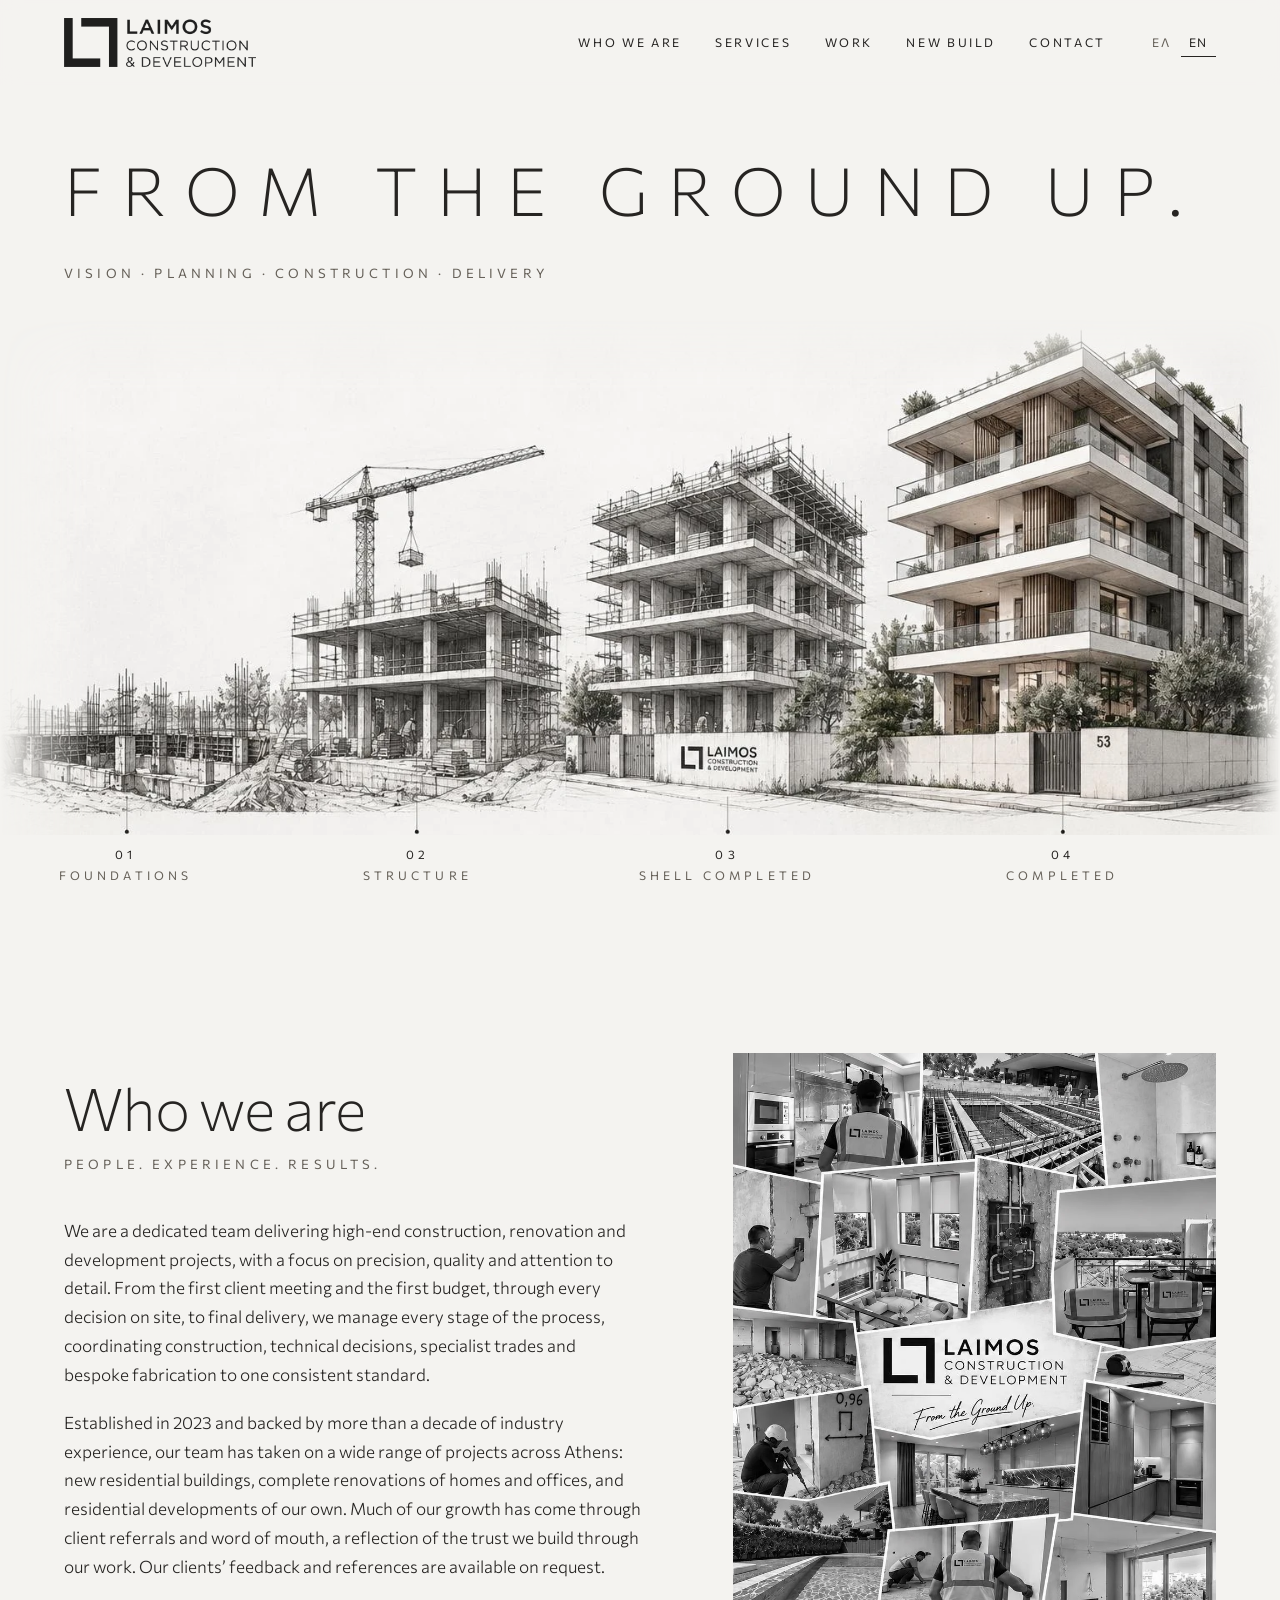
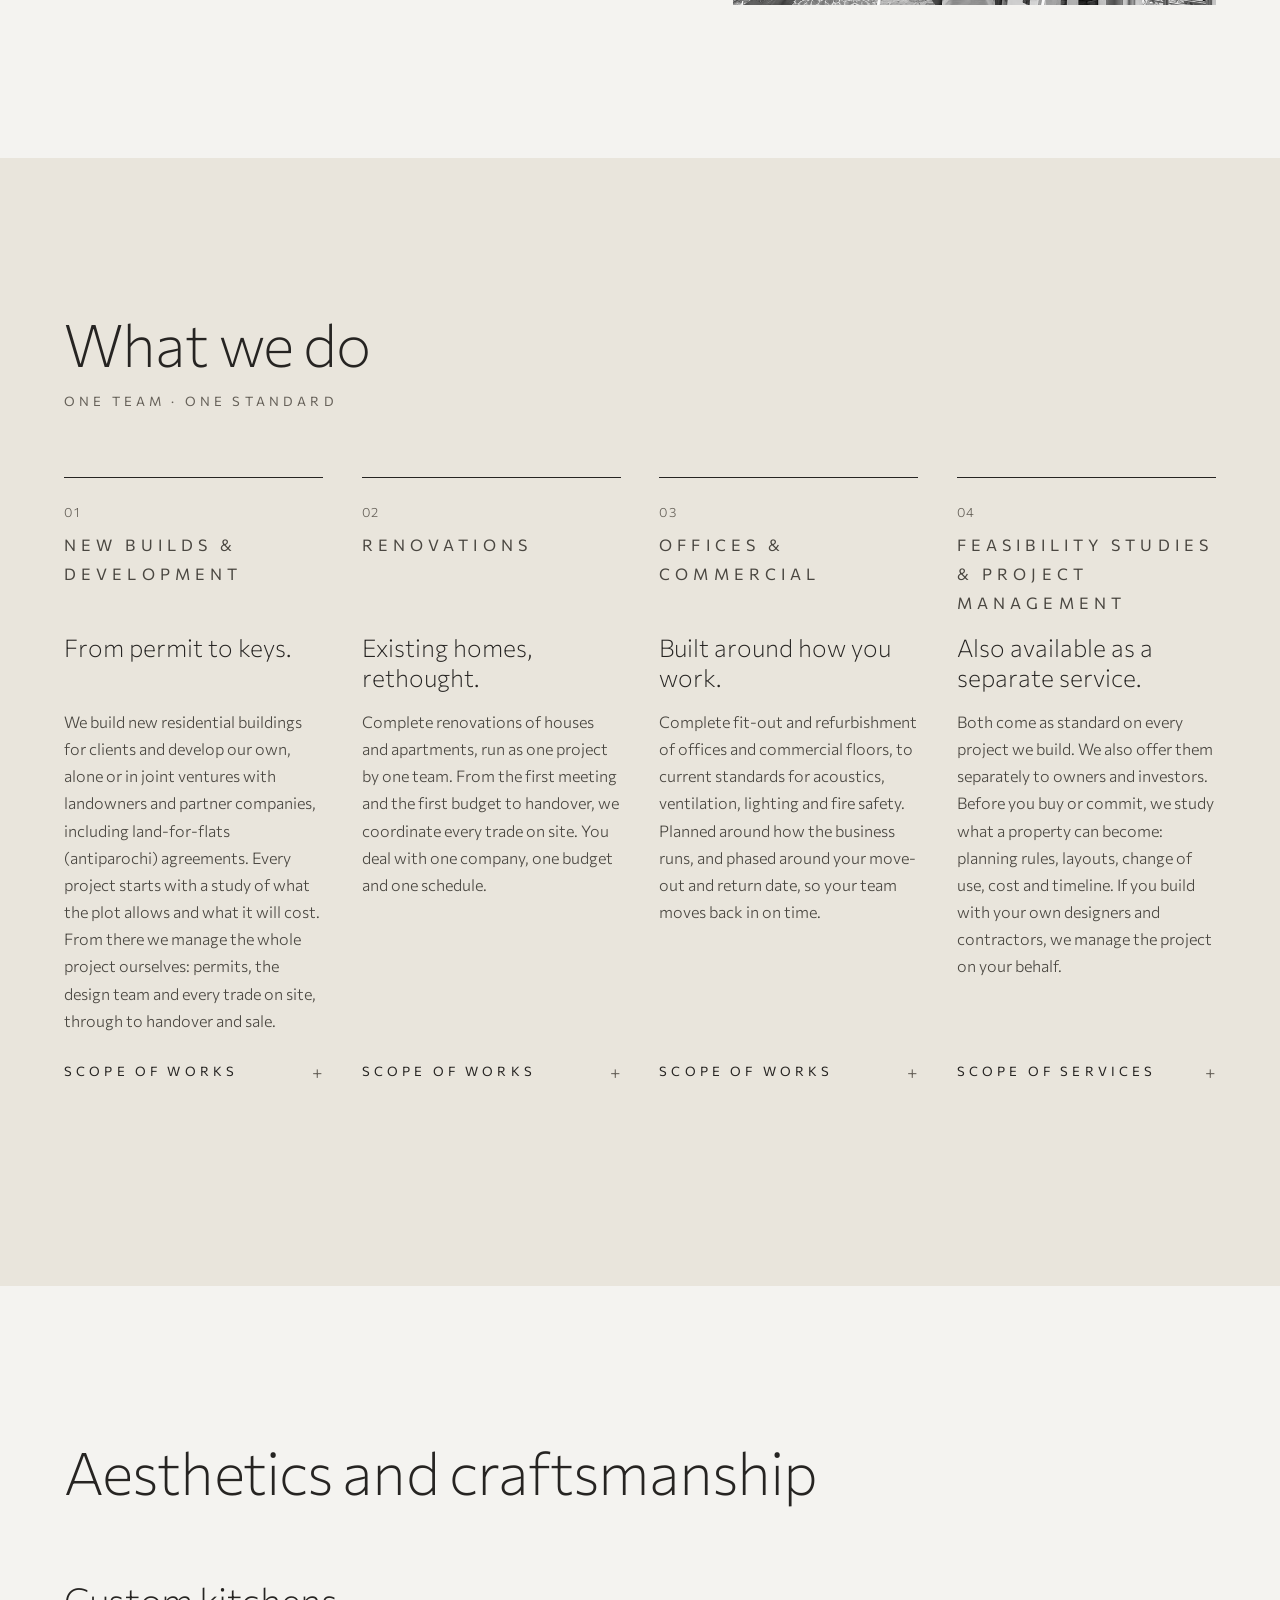
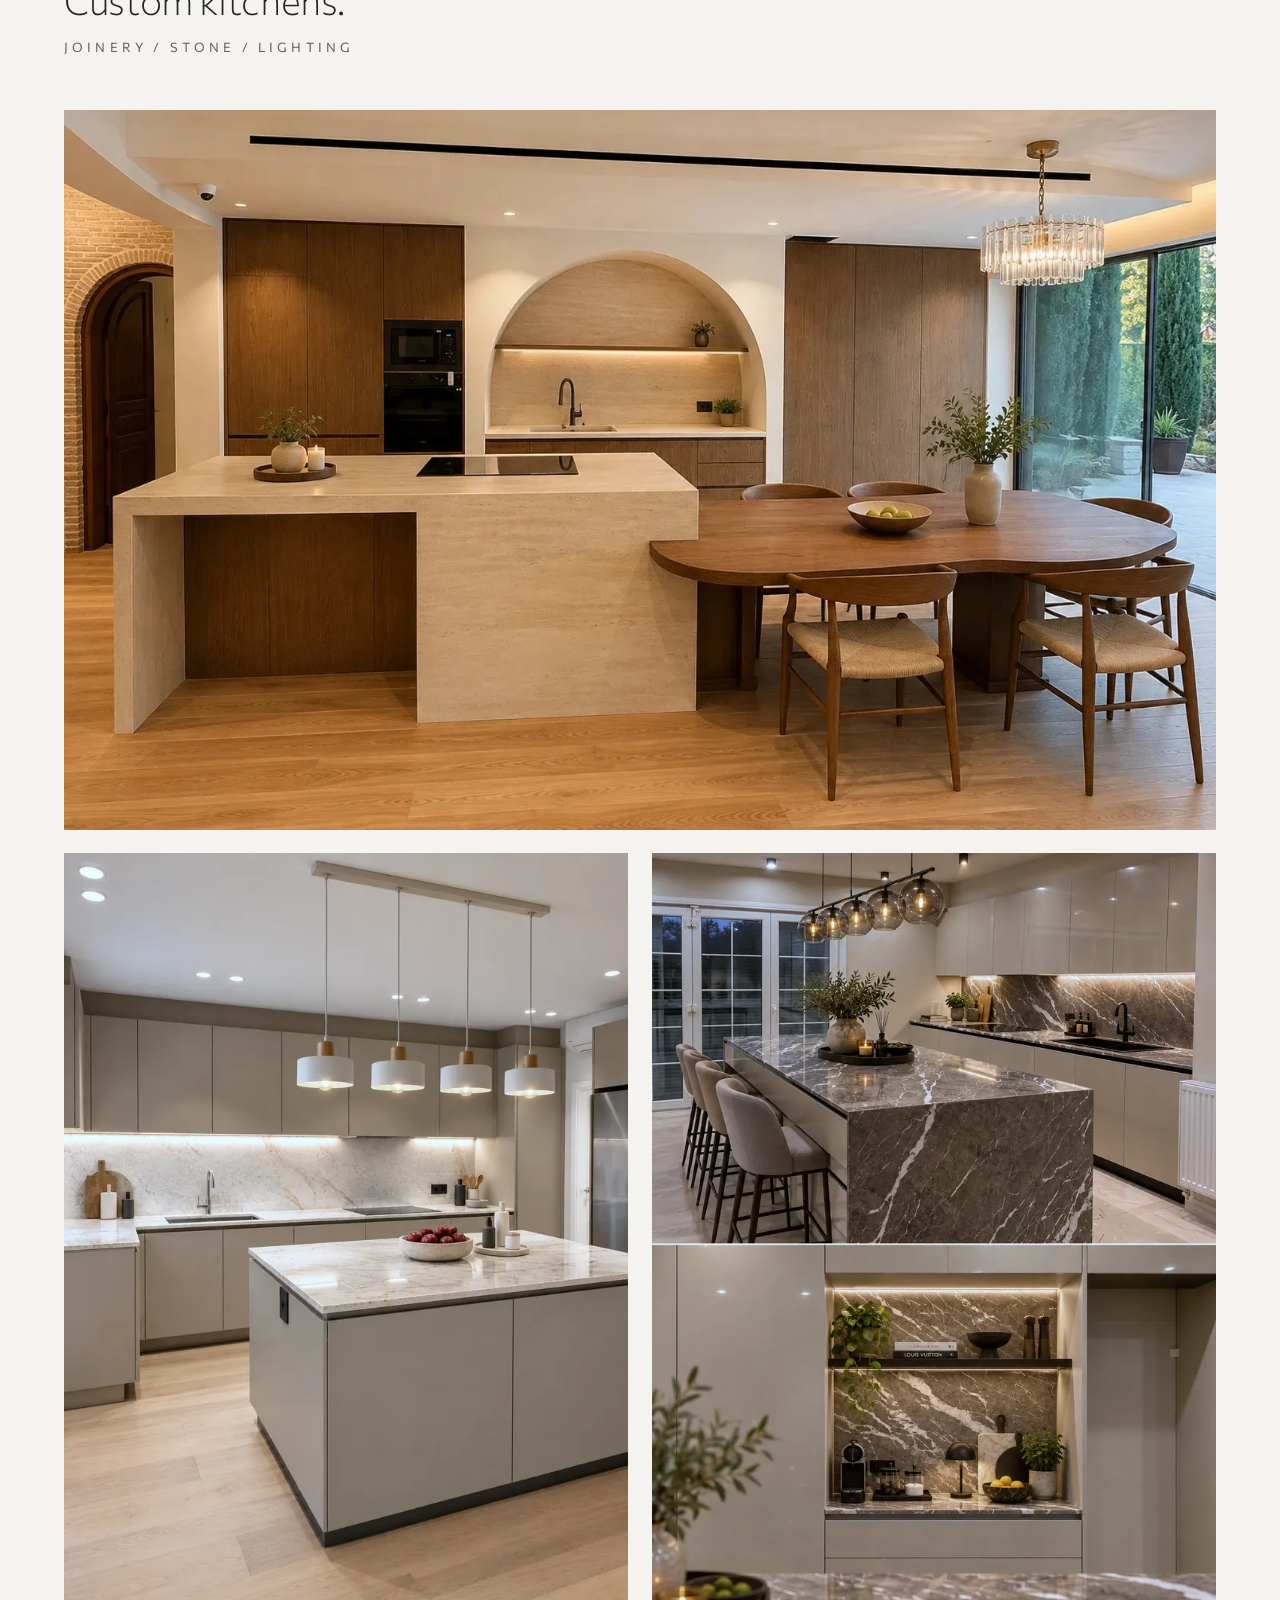
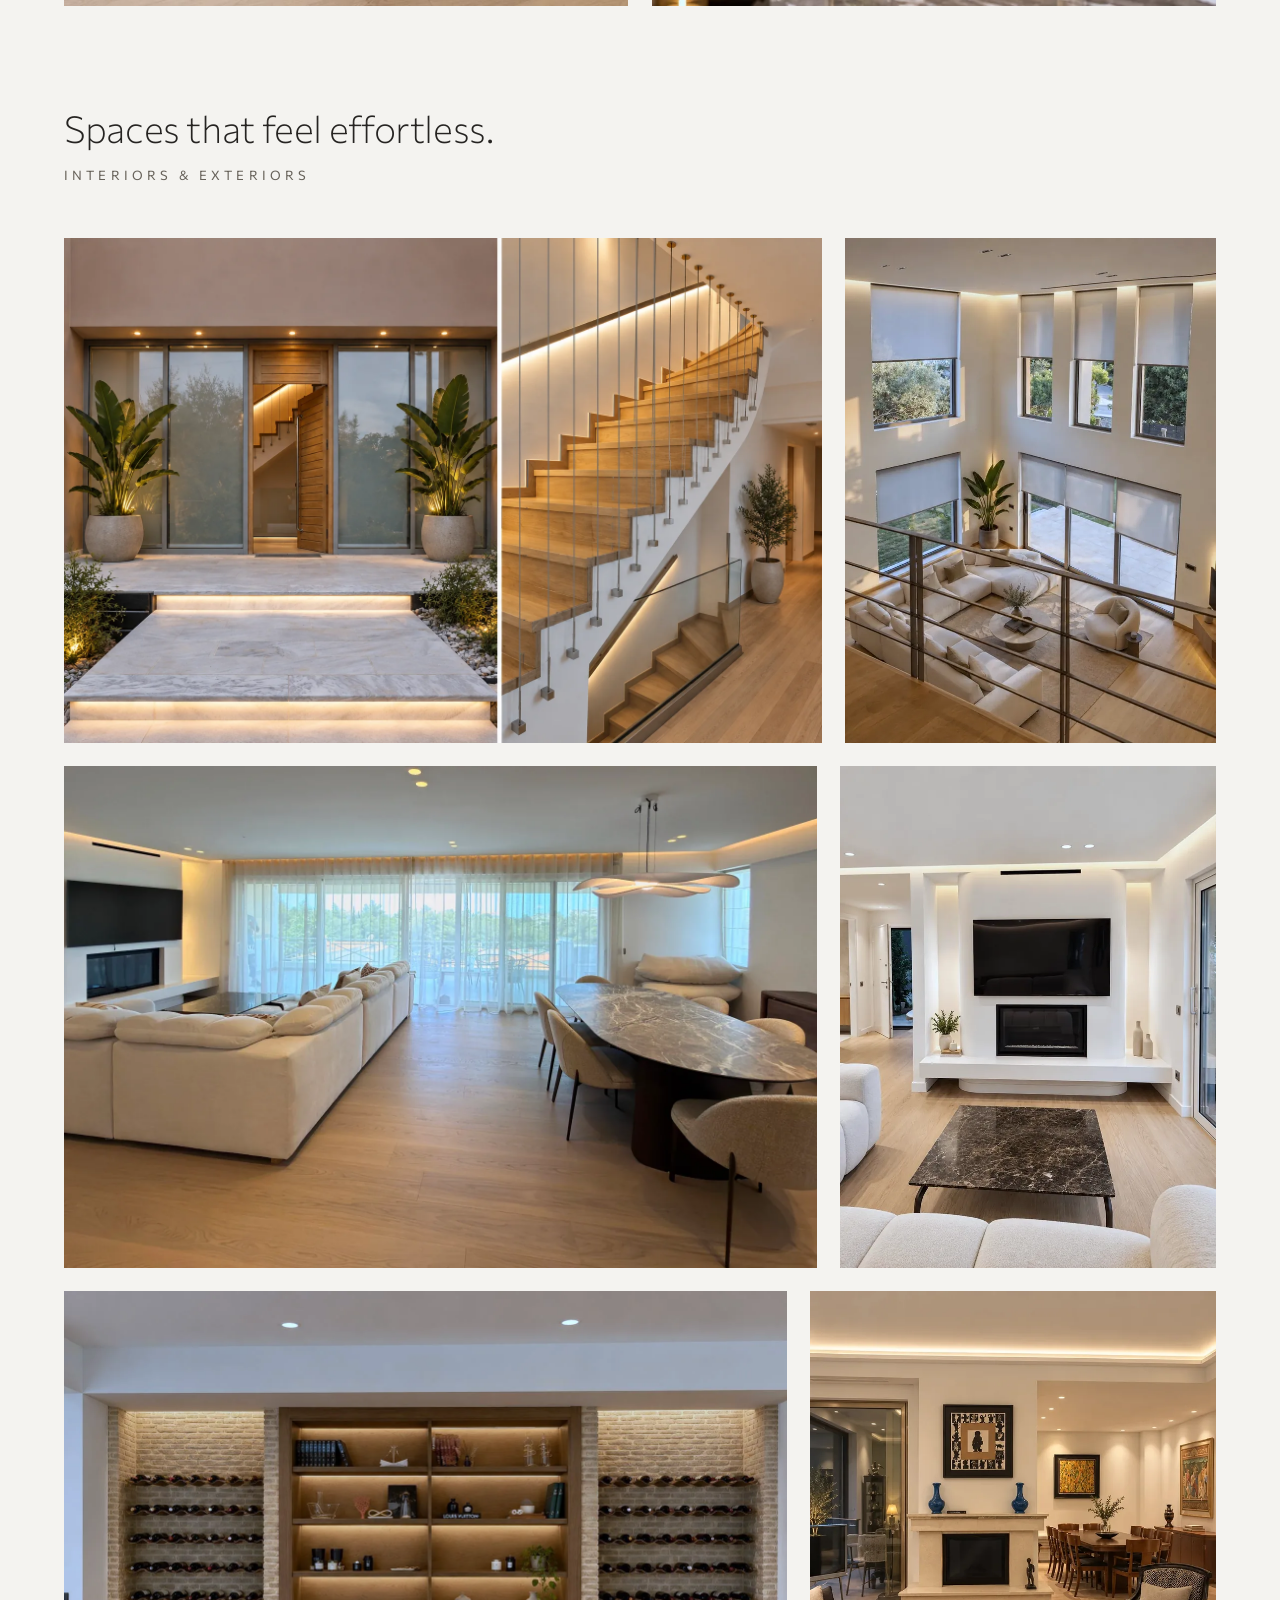
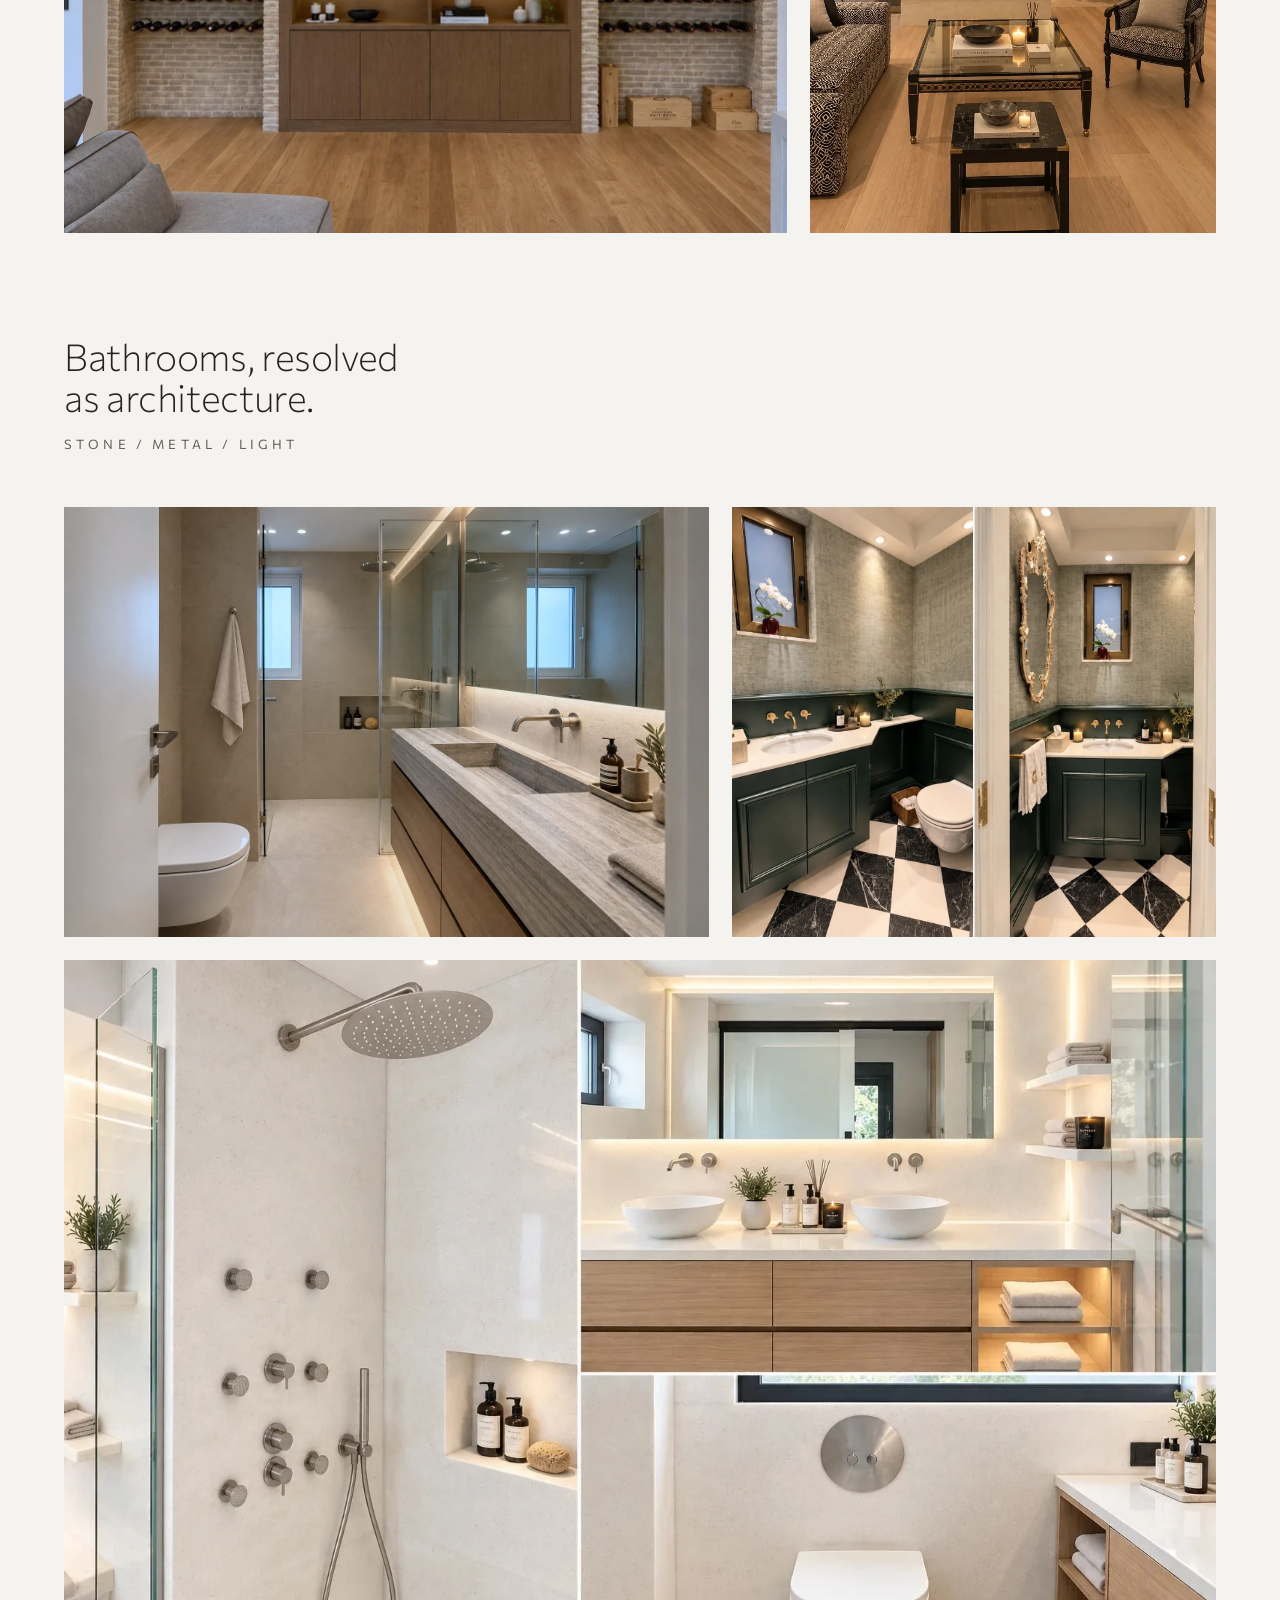
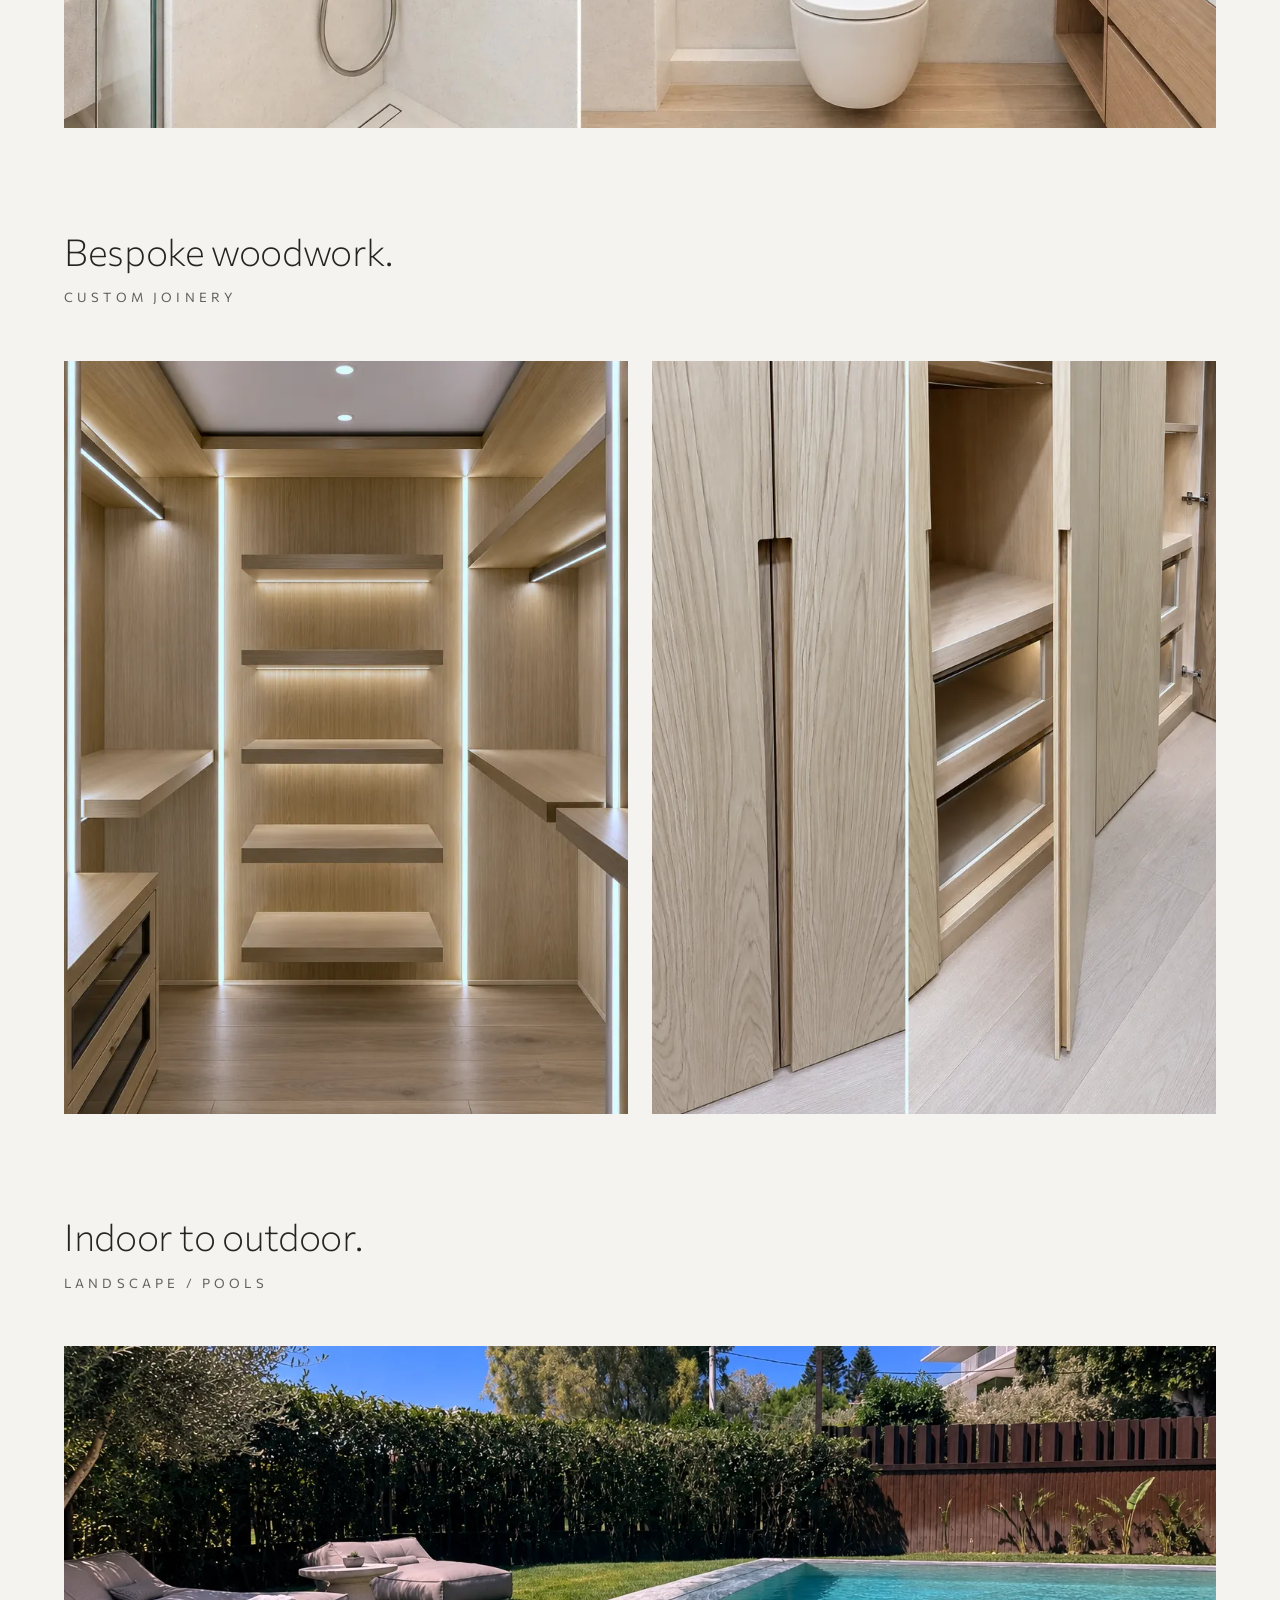
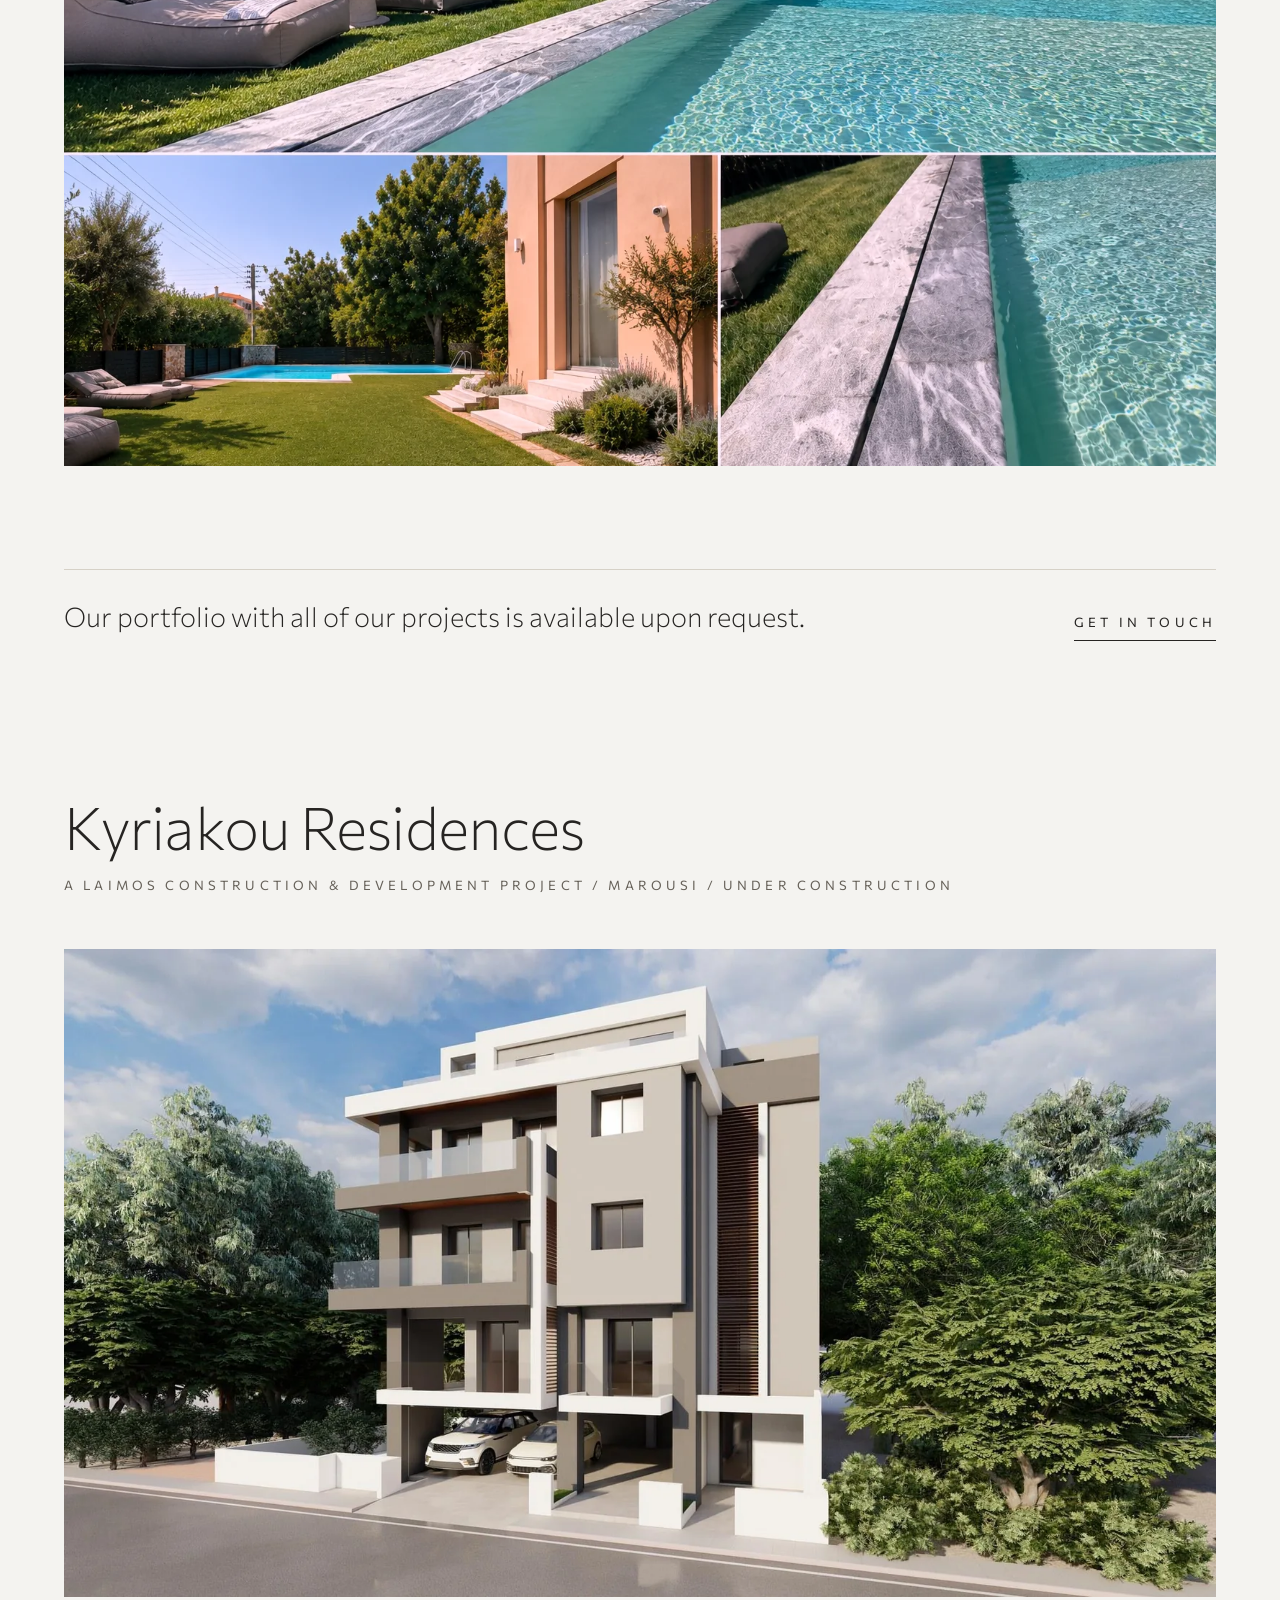
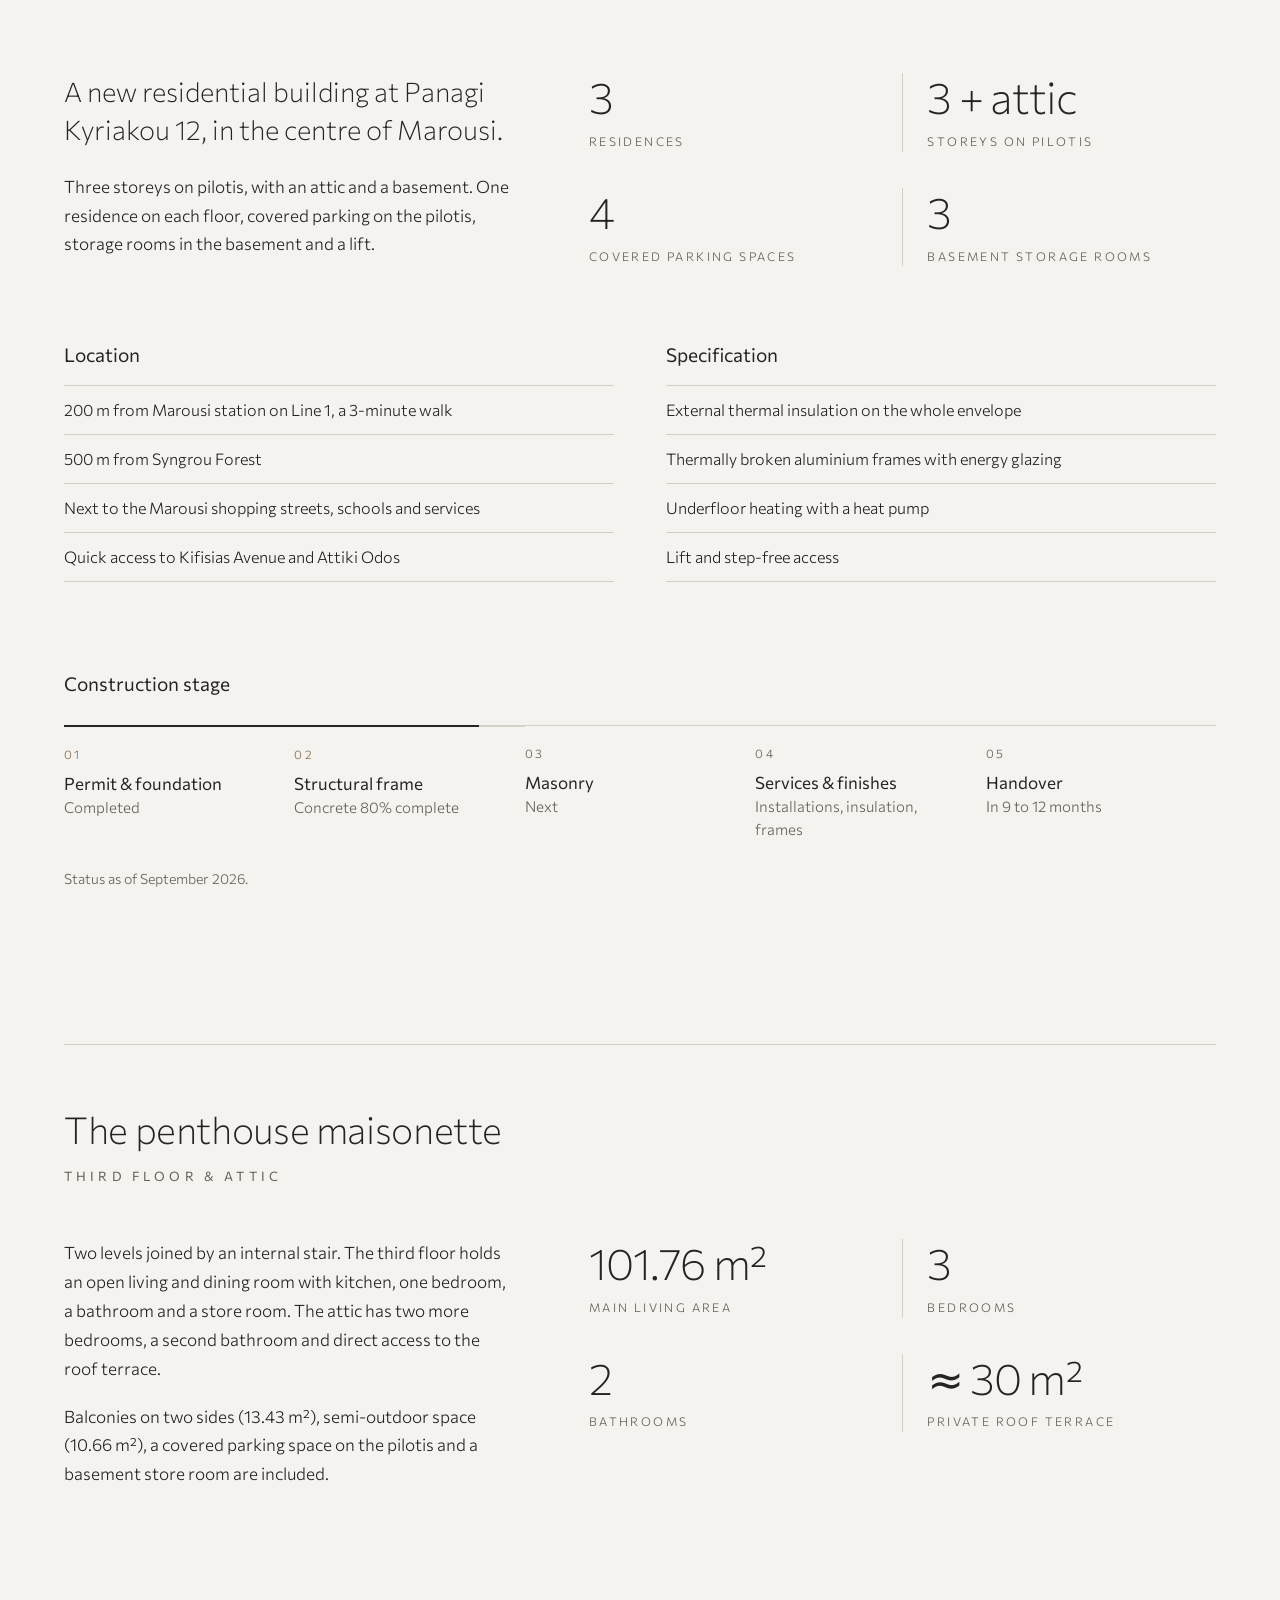
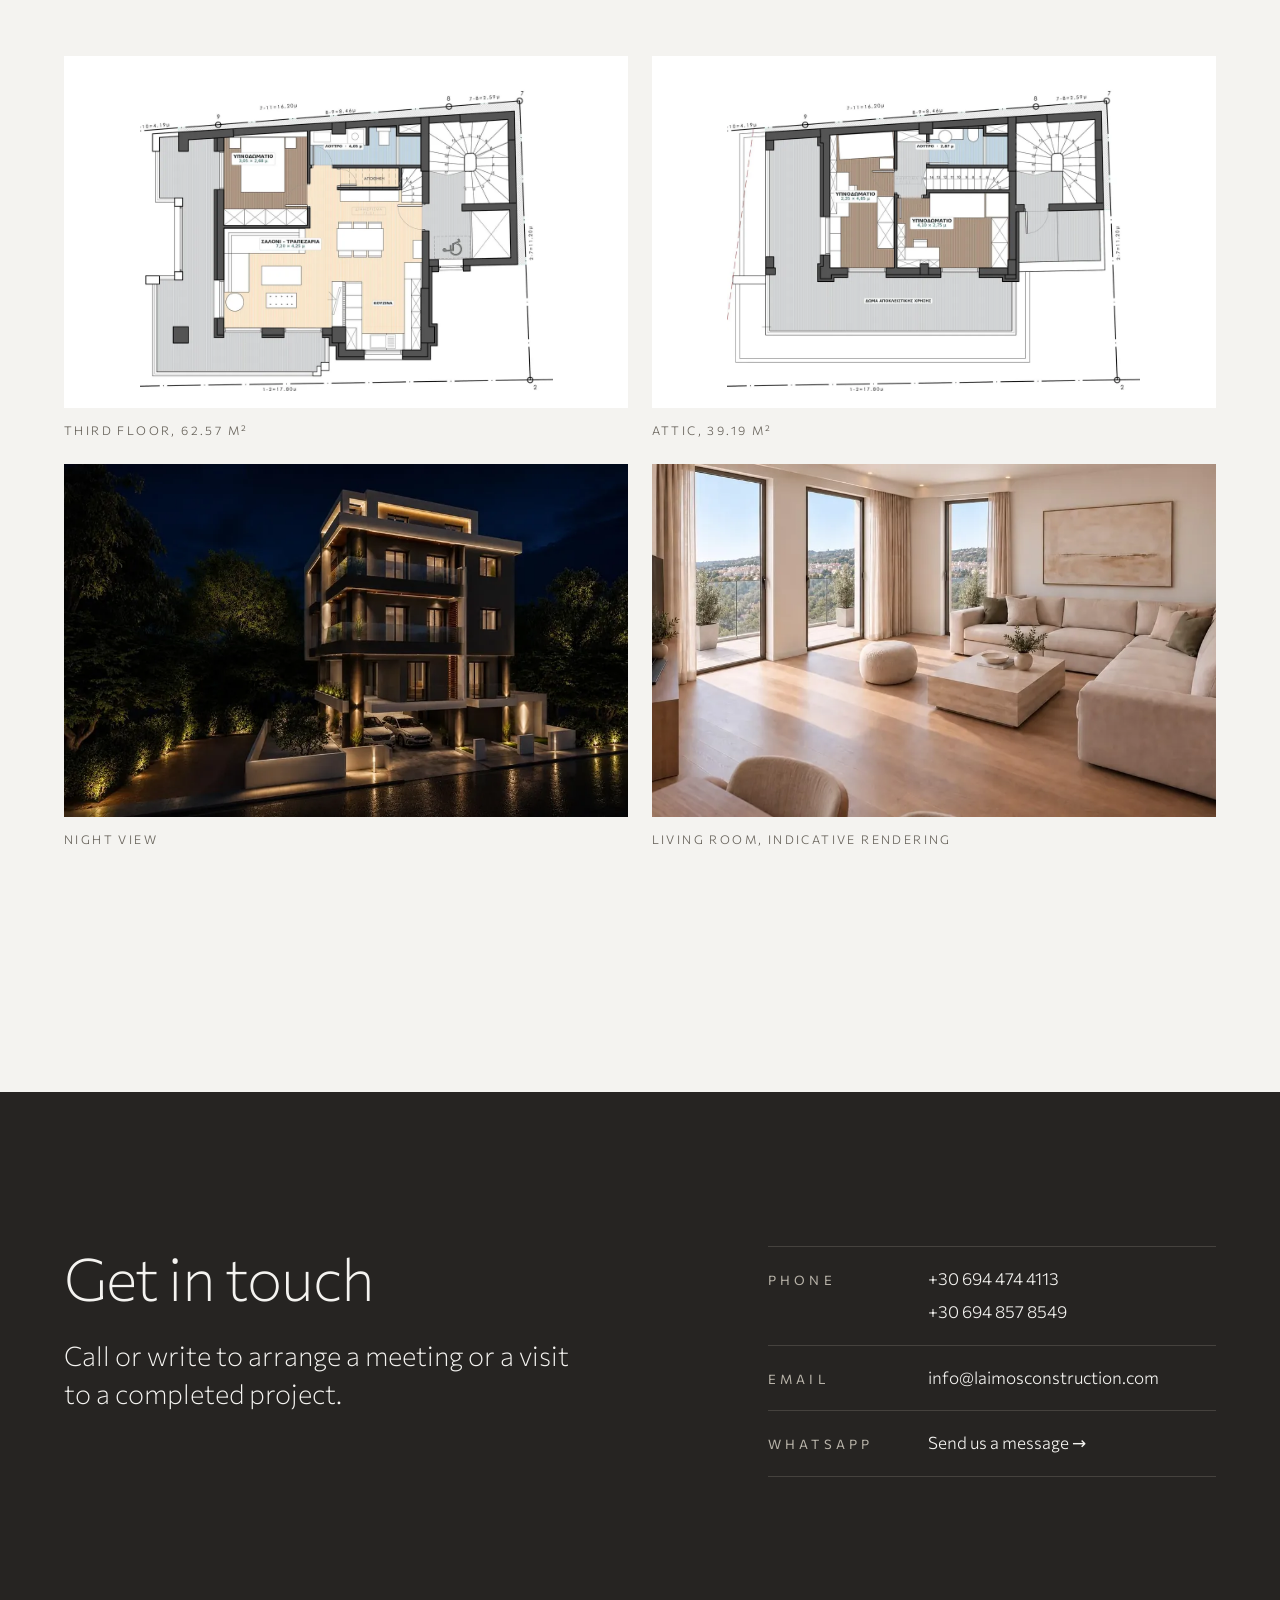
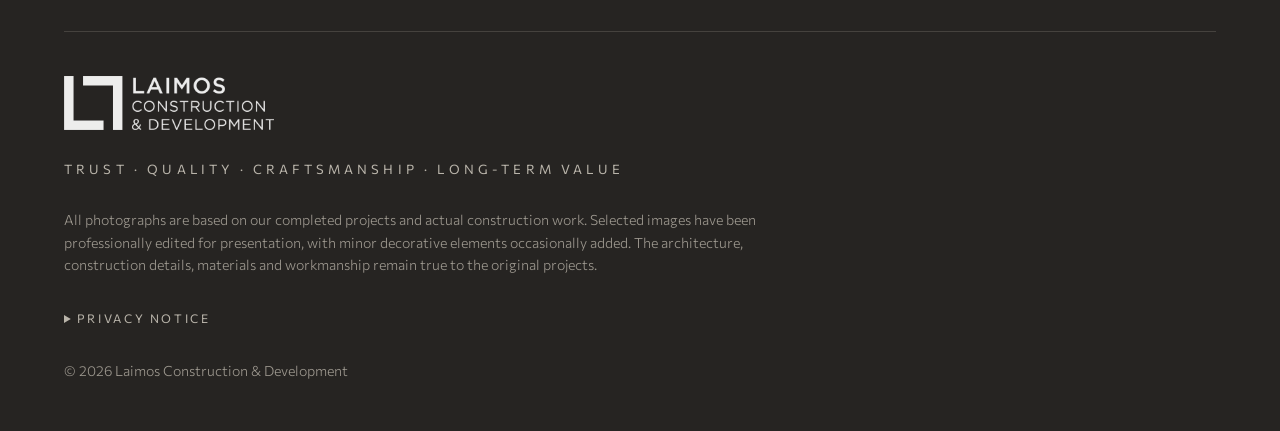
==== index.html @ f0419317 "Spaces: staircase rods retouched to hang plumb into their weights Co-Authored-By: Claude Opus 5.5 <n" ====
<!doctype html>
<html lang="en">
<head>
<meta charset="utf-8">
<meta name="viewport" content="width=device-width, initial-scale=1, viewport-fit=cover">
<meta name="theme-color" content="#f4f3f0">
<meta name="format-detection" content="telephone=no">
<title>Laimos Construction &amp; Development</title>
<meta name="description" content="Laimos Construction &amp; Development, Athens. New builds and property development, renovations, office fit-outs, feasibility studies and project management. Κατασκευές, ανακαινίσεις και ανάπτυξη ακινήτων στην Αθήνα.">
<meta property="og:type" content="website">
<meta property="og:site_name" content="Laimos Construction &amp; Development">
<meta property="og:title" content="Laimos Construction &amp; Development">
<meta property="og:description" content="Laimos Construction &amp; Development, Athens. New builds and property development, renovations, office fit-outs, feasibility studies and project management. Κατασκευές, ανακαινίσεις και ανάπτυξη ακινήτων στην Αθήνα.">
<link rel="icon" type="image/svg+xml" href="assets/mark.svg">
<link rel="preload" href="assets/fonts/commissioner-latin-wght-normal.woff2" as="font" type="font/woff2" crossorigin>
<link rel="preload" href="assets/fonts/commissioner-greek-wght-normal.woff2" as="font" type="font/woff2" crossorigin>
<link rel="stylesheet" href="styles.css?v=25">
<script>document.documentElement.classList.add("js");</script>
</head>
<body>

<a class="skip" href="#work"><span lang="en">Skip to the work</span><span lang="el">Μετάβαση στα έργα</span></a>

<header class="top">
  <a class="top__logo" href="#home" aria-label="Laimos Construction &amp; Development">
    <img src="assets/logo.png" width="1200" height="308" alt="Laimos Construction &amp; Development">
  </a>
  <button type="button" class="top__menu" aria-expanded="false" aria-controls="nav">
    <span class="when-closed"><span lang="en">Menu</span><span lang="el">Μενού</span></span>
    <span class="when-open"><span lang="en">Close</span><span lang="el">Κλείσιμο</span></span>
  </button>
  <nav class="top__nav" id="nav" aria-label="Main">
    <a href="#about"><span lang="en">Who we are</span><span lang="el">Ποιοι είμαστε</span></a>
    <a href="#services"><span lang="en">Services</span><span lang="el">Υπηρεσίες</span></a>
    <a href="#work"><span lang="en">Work</span><span lang="el">Έργα</span></a>
    <a href="#new-build"><span lang="en">New build</span><span lang="el">Νέα κατασκευή</span></a>
    <a href="#contact"><span lang="en">Contact</span><span lang="el">Επικοινωνία</span></a>
  </nav>
  <div class="lang" role="group" aria-label="Language / Γλώσσα">
    <button type="button" data-set-lang="el" aria-pressed="false">ΕΛ</button>
    <button type="button" data-set-lang="en" aria-pressed="true">EN</button>
  </div>
</header>

<main id="home">

  <section class="hero">
    <div class="hero__text">
      <h1>From the ground up.</h1>
      <p class="caps"><span lang="en">Vision · Planning · Construction · Delivery</span><span lang="el">Όραμα · Σχεδιασμός · Κατασκευή · Παράδοση</span></p>
    </div>
    <div class="hero__art">
      <div class="hero__draw"><img src="assets/img/ground-up.webp" width="1536" height="621" fetchpriority="high" alt="Drawing of one building at four stages: foundations, concrete structure, completed shell and the finished home"></div>
      <ol class="hero__stages caps">
        <li style="left: 9.8%"><span lang="en">Foundations</span><span lang="el">Θεμελίωση</span></li>
        <li style="left: 32.6%"><span lang="en">Structure</span><span lang="el">Σκελετός</span></li>
        <li style="left: 56.8%"><span lang="en">Shell completed</span><span lang="el">Κέλυφος</span></li>
        <li style="left: 83%"><span lang="en">Completed</span><span lang="el">Ολοκλήρωση</span></li>
      </ol>
    </div>
  </section>

  <section class="about" id="about">
    <div class="about__text">
      <h2><span lang="en">Who we are</span><span lang="el">Ποιοι είμαστε</span></h2>
      <p class="caps"><span lang="en">People. Experience. Results.</span><span lang="el">Άνθρωποι. Εμπειρία. Αποτέλεσμα.</span></p>
      <p lang="en">We are a dedicated team delivering high-end construction, renovation and development projects, with a focus on precision, quality and attention to detail. From the first client meeting and the first budget, through every decision on site, to final delivery, we manage every stage of the process, coordinating construction, technical decisions, specialist trades and bespoke fabrication to one consistent standard.</p>
      <p lang="el">Είμαστε μια ομάδα αφοσιωμένη σε έργα κατασκευής, ανακαίνισης και ανάπτυξης ακινήτων υψηλών προδιαγραφών, με έμφαση στην ακρίβεια, την ποιότητα και τη λεπτομέρεια. Από την πρώτη συνάντηση μαζί σας και τον πρώτο προϋπολογισμό, σε κάθε απόφαση στο εργοτάξιο και έως την τελική παράδοση, αναλαμβάνουμε και συντονίζουμε κάθε στάδιο του έργου: τις οικοδομικές εργασίες, τις τεχνικές αποφάσεις, τα εξειδικευμένα συνεργεία και τις ειδικές κατασκευές, με ενιαία πρότυπα ποιότητας.</p>
      <p lang="en">Established in 2023 and backed by more than a decade of industry experience, our team has taken on a wide range of projects across Athens: new residential buildings, complete renovations of homes and offices, and residential developments of our own. Much of our growth has come through client referrals and word of mouth, a reflection of the trust we build through our work. Our clients’ feedback and references are available on request.</p>
      <p lang="el">Η εταιρεία ιδρύθηκε το 2023 και στηρίζεται σε περισσότερα από δέκα χρόνια εμπειρίας στον κλάδο. Τα τελευταία χρόνια έχουμε αναλάβει ένα ευρύ φάσμα έργων σε όλη την Αθήνα: νέες πολυκατοικίες, ολικές ανακαινίσεις κατοικιών και επαγγελματικών χώρων, καθώς και δικές μας οικιστικές αναπτύξεις. Μεγάλο μέρος της ανάπτυξής μας οφείλεται σε πελάτες που μας πρότειναν σε άλλους, κάτι που αντικατοπτρίζει την εμπιστοσύνη που χτίζουμε με τη δουλειά μας. Οι απόψεις και οι συστάσεις των πελατών μας είναι διαθέσιμες κατόπιν αιτήματος.</p>
    </div>
    <img class="about__img" src="assets/img/who.webp" width="896" height="1024" loading="lazy" alt="Black-and-white collage of the Laimos crew on site and of finished rooms">
  </section>

  <section class="services" id="services">
    <header class="services__head">
      <h2><span lang="en">What we do</span><span lang="el">Τι κάνουμε</span></h2>
      <p class="caps"><span lang="en">One team &middot; One standard</span><span lang="el">Μία ομάδα &middot; Ένα πρότυπο</span></p>
    </header>
    <ul class="services__list">
      <li>
        <p class="services__num">01</p>
        <p class="caps"><span lang="en">New builds &amp; development</span><span lang="el">Νέες κατασκευές &amp; ανάπτυξη ακινήτων</span></p>
        <h3><span lang="en">From permit to keys.</span><span lang="el">Από την άδεια έως τα κλειδιά.</span></h3>
        <div class="services__text">
          <p lang="en">We build new residential buildings for clients and develop our own, alone or in joint ventures with landowners and partner companies, including land-for-flats (antiparochi) agreements. Every project starts with a study of what the plot allows and what it will cost. From there we manage the whole project ourselves: permits, the design team and every trade on site, through to handover and sale.</p>
          <p lang="el">Κατασκευάζουμε νέα κτίρια κατοικιών για πελάτες και αναπτύσσουμε δικά μας έργα, μόνοι μας ή σε συνεργασία με ιδιοκτήτες οικοπέδων και συνεργαζόμενες εταιρείες, καθώς και με το σύστημα της αντιπαροχής. Κάθε έργο ξεκινά με μελέτη του τι επιτρέπει το οικόπεδο και πόσο θα κοστίσει. Από εκεί και πέρα διαχειριζόμαστε οι ίδιοι ολόκληρο το έργο: τις άδειες, την ομάδα μελετητών και κάθε συνεργείο στο εργοτάξιο, έως την παράδοση και την πώληση.</p>
        </div>
        <div class="scope">
          <button type="button" class="scope__toggle caps" aria-expanded="false" aria-controls="scope-1"><span lang="en">Scope of works</span><span lang="el">Αντικείμενο εργασιών</span></button>
          <div class="scope__body" id="scope-1">
            <ul>
              <li><span lang="en">Plot assessment and feasibility study</span><span lang="el">Αξιολόγηση οικοπέδου και μελέτη σκοπιμότητας</span></li>
              <li><span lang="en">Planning rules, layouts and change of use</span><span lang="el">Όροι δόμησης, διαρρυθμίσεις και αλλαγή χρήσης</span></li>
              <li><span lang="en">Construction cost and timeline</span><span lang="el">Κόστος κατασκευής και χρονοδιάγραμμα</span></li>
              <li><span lang="en">Joint ventures and land-for-flats (antiparochi) agreements</span><span lang="el">Κοινοπραξίες και συμβάσεις αντιπαροχής</span></li>
              <li><span lang="en">Project and construction management, from foundations to handover</span><span lang="el">Διαχείριση έργου και κατασκευής, από τα θεμέλια έως την παράδοση</span></li>
              <li><span lang="en">Coordination of architects, engineers and every trade</span><span lang="el">Συντονισμός αρχιτεκτόνων, μηχανικών και όλων των συνεργείων</span></li>
              <li><span lang="en">Financing structure and sales</span><span lang="el">Χρηματοδοτικό σχήμα και πωλήσεις</span></li>
            </ul>
          </div>
        </div>
      </li>
      <li>
        <p class="services__num">02</p>
        <p class="caps"><span lang="en">Renovations</span><span lang="el">Ανακαινίσεις</span></p>
        <h3><span lang="en">Existing homes, rethought.</span><span lang="el">Υπάρχοντα σπίτια, με νέα ματιά.</span></h3>
        <div class="services__text">
          <p lang="en">Complete renovations of houses and apartments, run as one project by one team. From the first meeting and the first budget to handover, we coordinate every trade on site. You deal with one company, one budget and one schedule.</p>
          <p lang="el">Ολικές ανακαινίσεις κατοικιών και διαμερισμάτων, ως ένα έργο από μία ομάδα. Από την πρώτη συνάντηση και τον πρώτο προϋπολογισμό έως την παράδοση, συντονίζουμε κάθε συνεργείο στο εργοτάξιο. Συνεργάζεστε με μία εταιρεία, με έναν προϋπολογισμό και ένα χρονοδιάγραμμα.</p>
        </div>
        <div class="scope">
          <button type="button" class="scope__toggle caps" aria-expanded="false" aria-controls="scope-2"><span lang="en">Scope of works</span><span lang="el">Αντικείμενο εργασιών</span></button>
          <div class="scope__body" id="scope-2">
            <ul>
              <li><span lang="en">Demolition, removals and layout changes</span><span lang="el">Καθαιρέσεις, αποξηλώσεις και αλλαγές διαρρύθμισης</span></li>
              <li><span lang="en">Drywall partitions and suspended ceilings</span><span lang="el">Χωρίσματα γυψοσανίδας και ψευδοροφές</span></li>
              <li><span lang="en">Plumbing, drainage and electrical installations</span><span lang="el">Υδραυλικές, αποχετευτικές και ηλεκτρολογικές εγκαταστάσεις</span></li>
              <li><span lang="en">Heating, cooling and underfloor heating</span><span lang="el">Θέρμανση, ψύξη και ενδοδαπέδια θέρμανση</span></li>
              <li><span lang="en">Thermal insulation and waterproofing</span><span lang="el">Θερμομόνωση και στεγάνωση</span></li>
              <li><span lang="en">Aluminium frames and glazing</span><span lang="el">Κουφώματα αλουμινίου και υαλοπίνακες</span></li>
              <li><span lang="en">Flooring: tiles, marble and timber</span><span lang="el">Δάπεδα: πλακάκια, μάρμαρο και ξύλο</span></li>
              <li><span lang="en">Plastering and painting</span><span lang="el">Σοβατίσματα και βαφές</span></li>
              <li><span lang="en">Bathrooms and kitchens</span><span lang="el">Λουτρά και κουζίνες</span></li>
              <li><span lang="en">Custom joinery, interior doors and storage</span><span lang="el">Ειδικές ξυλουργικές κατασκευές, εσωτερικές πόρτες και αποθηκευτικοί χώροι</span></li>
              <li><span lang="en">Pools and landscaping</span><span lang="el">Πισίνες και διαμόρφωση κήπων</span></li>
            </ul>
          </div>
        </div>
      </li>
      <li>
        <p class="services__num">03</p>
        <p class="caps"><span lang="en">Offices &amp; commercial</span><span lang="el">Γραφεία &amp; επαγγελματικοί χώροι</span></p>
        <h3><span lang="en">Built around how you work.</span><span lang="el">Σχεδιασμένα για τον τρόπο που δουλεύετε.</span></h3>
        <div class="services__text">
          <p lang="en">Complete fit-out and refurbishment of offices and commercial floors, to current standards for acoustics, ventilation, lighting and fire safety. Planned around how the business runs, and phased around your move-out and return date, so your team moves back in on time.</p>
          <p lang="el">Πλήρης διαμόρφωση και ανακαίνιση γραφείων και επαγγελματικών ορόφων, με τα σύγχρονα πρότυπα ακουστικής, αερισμού, φωτισμού και πυρασφάλειας. Προγραμματίζουμε τις εργασίες με βάση τη λειτουργία της επιχείρησης και τις οργανώνουμε σε φάσεις, με βάση τις ημερομηνίες αποχώρησης και επιστροφής σας, ώστε η ομάδα σας να επιστρέψει στην ώρα της.</p>
        </div>
        <div class="scope">
          <button type="button" class="scope__toggle caps" aria-expanded="false" aria-controls="scope-3"><span lang="en">Scope of works</span><span lang="el">Αντικείμενο εργασιών</span></button>
          <div class="scope__body" id="scope-3">
            <ul>
              <li><span lang="en">Strip-out and new layouts</span><span lang="el">Αποξηλώσεις και νέες διαρρυθμίσεις</span></li>
              <li><span lang="en">Glass and acoustic drywall partitions</span><span lang="el">Γυάλινα και ηχομονωτικά χωρίσματα γυψοσανίδας</span></li>
              <li><span lang="en">Suspended and acoustic ceilings</span><span lang="el">Ψευδοροφές και ακουστικές οροφές</span></li>
              <li><span lang="en">Acoustic treatment for open-plan areas and meeting rooms</span><span lang="el">Ακουστική επεξεργασία ενιαίων χώρων και αιθουσών συσκέψεων</span></li>
              <li><span lang="en">HVAC and fresh-air ventilation</span><span lang="el">Κλιματισμός και αερισμός με νωπό αέρα</span></li>
              <li><span lang="en">Power, lighting and lighting controls</span><span lang="el">Ηλεκτρολογικά, φωτισμός και αυτοματισμοί φωτισμού</span></li>
              <li><span lang="en">Structured data cabling and AV</span><span lang="el">Δομημένη καλωδίωση και οπτικοακουστικά</span></li>
              <li><span lang="en">Fire detection, fire safety and access control</span><span lang="el">Πυρανίχνευση, πυρασφάλεια και έλεγχος πρόσβασης</span></li>
              <li><span lang="en">Raised access floors and floor finishes</span><span lang="el">Υπερυψωμένα δάπεδα και τελικές επιστρώσεις</span></li>
              <li><span lang="en">Reception, kitchenettes and washrooms</span><span lang="el">Υποδοχή, κουζίνες προσωπικού και χώροι υγιεινής</span></li>
              <li><span lang="en">Custom joinery and finishes</span><span lang="el">Ειδικές ξυλουργικές κατασκευές και τελειώματα</span></li>
              <li><span lang="en">Phased programme with an agreed handover date</span><span lang="el">Εργασίες σε φάσεις με συμφωνημένη ημερομηνία παράδοσης</span></li>
            </ul>
          </div>
        </div>
      </li>
      <li>
        <p class="services__num">04</p>
        <p class="caps"><span lang="en">Feasibility studies &amp; project management</span><span lang="el">Μελέτες σκοπιμότητας &amp; διαχείριση έργου</span></p>
        <h3><span lang="en">Also available as a separate service.</span><span lang="el">Διαθέσιμες και ως ξεχωριστή υπηρεσία.</span></h3>
        <div class="services__text">
          <p lang="en">Both come as standard on every project we build. We also offer them separately to owners and investors. Before you buy or commit, we study what a property can become: planning rules, layouts, change of use, cost and timeline. If you build with your own designers and contractors, we manage the project on your behalf.</p>
          <p lang="el">Και οι δύο υπηρεσίες περιλαμβάνονται σε κάθε έργο που κατασκευάζουμε. Τις προσφέρουμε και ξεχωριστά σε ιδιοκτήτες και επενδυτές. Πριν αγοράσετε ή δεσμευτείτε, μελετάμε τι μπορεί να γίνει ένα ακίνητο: όροι δόμησης, διαρρυθμίσεις, αλλαγή χρήσης, κόστος και χρονοδιάγραμμα. Αν χτίζετε με δικούς σας μελετητές και εργολάβους, διαχειριζόμαστε το έργο για λογαριασμό σας.</p>
        </div>
        <div class="scope">
          <button type="button" class="scope__toggle caps" aria-expanded="false" aria-controls="scope-4"><span lang="en">Scope of services</span><span lang="el">Αντικείμενο υπηρεσιών</span></button>
          <div class="scope__body" id="scope-4">
            <ul>
              <li><span lang="en">Feasibility studies before you buy or invest</span><span lang="el">Μελέτες σκοπιμότητας πριν από αγορά ή επένδυση</span></li>
              <li><span lang="en">Bill of quantities and budget</span><span lang="el">Προμέτρηση και προϋπολογισμός</span></li>
              <li><span lang="en">Contractor quotes, compared like for like</span><span lang="el">Συγκριτική αξιολόγηση προσφορών εργολάβων</span></li>
              <li><span lang="en">Contracts and scheduling</span><span lang="el">Συμβάσεις και χρονοπρογραμματισμός</span></li>
              <li><span lang="en">Site coordination</span><span lang="el">Συντονισμός εργοταξίου</span></li>
              <li><span lang="en">Payments tracked against the budget</span><span lang="el">Παρακολούθηση πληρωμών βάσει προϋπολογισμού</span></li>
            </ul>
          </div>
        </div>
      </li>
    </ul>
  </section>

  <div class="work" id="work">

    <header class="work__head">
      <h2><span lang="en">Aesthetics and craftsmanship</span><span lang="el">Αισθητική και τεχνική αρτιότητα</span></h2>
    </header>

    <section class="chapter">
      <header class="chapter__head">
        <h3><span lang="en">Custom kitchens.</span><span lang="el">Κουζίνες κατά παραγγελία.</span></h3>
        <p class="caps"><span lang="en">Joinery / Stone / Lighting</span><span lang="el">Ξυλουργική / Πέτρα / Φωτισμός</span></p>
      </header>
      <div class="chapter__photos">
        <button class="shot shot--lead" data-full="assets/img/kitchen-shelf-light.webp"><img src="assets/img/kitchen-shelf-light.webp" width="1448" height="1086" loading="lazy" alt="Open kitchen with a stone island, arched niche and round dining table"></button>
        <button class="shot shot--tall" data-full="assets/img/fb666c46.webp"><img src="assets/img/fb666c46-t.webp" width="750" height="1000" loading="lazy" alt="Kitchen with island and marble worktops"></button>
        <button class="shot shot--tall" data-full="assets/img/f0ee4e9c.webp"><img src="assets/img/f0ee4e9c-t.webp" width="750" height="1000" loading="lazy" alt="Kitchen with dark marble island and coffee niche"></button>
      </div>
    </section>

    <section class="chapter">
      <header class="chapter__head">
        <h3><span lang="en">Spaces that feel effortless.</span><span lang="el">Χώροι που λειτουργούν αβίαστα.</span></h3>
        <p class="caps"><span lang="en">Interiors &amp; exteriors</span><span lang="el">Εσωτερικοί &amp; εξωτερικοί χώροι</span></p>
      </header>
      <div class="chapter__rows">
        <div class="row">
          <button class="shot" style="--r: 1.5000" data-full="assets/img/spaces-entrance-rods.webp"><img src="assets/img/spaces-entrance-rods.webp" width="1536" height="1024" loading="lazy" alt="Lit entrance steps, and an oak staircase with a glass balustrade"></button>
          <button class="shot" style="--r: 0.7350" data-full="assets/img/spaces-gallery.webp"><img src="assets/img/spaces-gallery-t.webp" width="735" height="1000" loading="lazy" alt="Double-height living room seen from the gallery"></button>
        </div>
        <div class="row">
          <button class="shot" style="--r: 1.5000" data-full="assets/img/spaces-living-dining.webp"><img src="assets/img/spaces-living-dining.webp" width="1536" height="1024" loading="lazy" alt="Open living and dining room with sheer curtains and an oak floor"></button>
          <button class="shot" style="--r: 0.7500" data-full="assets/img/spaces-fire-white.webp"><img src="assets/img/spaces-fire-white-t.webp" width="750" height="1000" loading="lazy" alt="Living room with a white fireplace wall"></button>
        </div>
        <div class="row">
          <button class="shot" style="--r: 1.3333" data-full="assets/img/spaces-library.webp"><img src="assets/img/spaces-library.webp" width="1448" height="1086" loading="lazy" alt="Built-in bookcase flanked by wine racks on brick"></button>
          <button class="shot" style="--r: 0.7500" data-full="assets/img/spaces-fireplace-evening.webp"><img src="assets/img/spaces-fireplace-evening-t.webp" width="750" height="1000" loading="lazy" alt="Living room with a stone fireplace and the dining room beyond, in the evening"></button>
        </div>
      </div>
    </section>

    <section class="chapter">
      <header class="chapter__head">
        <h3><span lang="en">Bathrooms, resolved as architecture.</span><span lang="el">Λουτρά με αρχιτεκτονική σκέψη.</span></h3>
        <p class="caps"><span lang="en">Stone / Metal / Light</span><span lang="el">Πέτρα / Μέταλλο / Φως</span></p>
      </header>
      <div class="chapter__rows">
        <div class="row">
          <button class="shot" style="--r: 1.5000" data-full="assets/img/6dc8dea7.webp"><img src="assets/img/6dc8dea7.webp" width="1536" height="1024" loading="lazy" alt="Bathroom with stone basin and walk-in shower"></button>
          <button class="shot" style="--r: 1.1252" data-full="assets/img/powder-room-plain.webp"><img src="assets/img/powder-room-plain.webp" width="1330" height="1182" loading="lazy" alt="Guest WC with green panelling, brass taps and a black-and-white marble floor"></button>
        </div>
        <div class="row">
          <button class="shot" style="--r: 1.5000" data-full="assets/img/bathroom-taps.webp"><img src="assets/img/bathroom-taps.webp" width="1536" height="1024" loading="lazy" alt="Shower with brushed-steel body jets, a double basin vanity and a wall-hung WC"></button>
        </div>
      </div>
    </section>

    <section class="chapter">
      <header class="chapter__head">
        <h3><span lang="en">Bespoke woodwork.</span><span lang="el">Ειδικές ξυλουργικές κατασκευές.</span></h3>
        <p class="caps"><span lang="en">Custom joinery</span><span lang="el">Κατά παραγγελία</span></p>
      </header>
      <div class="chapter__photos">
        <button class="shot shot--tall" data-full="assets/img/043b3291.webp"><img src="assets/img/043b3291-t.webp" width="750" height="1000" loading="lazy" alt="Walk-in wardrobe in oak with integrated lighting"></button>
        <button class="shot shot--tall" data-full="assets/img/1cc1d82c.webp"><img src="assets/img/1cc1d82c-t.webp" width="750" height="1000" loading="lazy" alt="Oak wardrobe doors with recessed handles"></button>
      </div>
    </section>

    <section class="chapter">
      <header class="chapter__head">
        <h3><span lang="en">Indoor to outdoor.</span><span lang="el">Από μέσα προς τα έξω.</span></h3>
        <p class="caps"><span lang="en">Landscape / Pools</span><span lang="el">Κήποι / Πισίνες</span></p>
      </header>
      <div class="chapter__photos">
        <button class="shot shot--lead" data-full="assets/img/a45ef52d.webp"><img src="assets/img/a45ef52d.webp" width="1536" height="1024" loading="lazy" alt="Swimming pool with stone coping, lawn and garden"></button>
      </div>
    </section>

    <p class="work__note">
      <span lang="en">Our portfolio with all of our projects is available upon request.</span><span lang="el">Ο φάκελος με όλα τα έργα μας είναι διαθέσιμος κατόπιν αιτήματος.</span>
      <a class="caps" href="#contact"><span lang="en">Get in touch</span><span lang="el">Επικοινωνήστε μαζί μας</span></a>
    </p>

  </div>

  <section class="build" id="new-build">
    <header class="chapter__head">
      <h2>Kyriakou Residences</h2>
      <p class="caps"><span lang="en">A Laimos Construction &amp; Development project / Marousi / Under construction</span><span lang="el">Ένα έργο της Laimos Construction &amp; Development / Μαρούσι / Υπό ανέγερση</span></p>
    </header>

    <button class="shot build__hero" data-full="assets/img/kyriakou-exterior.webp">
      <img src="assets/img/kyriakou-exterior.webp" width="1600" height="900" loading="lazy" alt="Rendering of the three-storey Kyriakou Residences building from the street">
    </button>

    <div class="build__intro">
      <div>
        <p class="large" lang="en">A new residential building at Panagi Kyriakou 12, in the centre of Marousi.</p>
        <p class="large" lang="el">Νέα πολυκατοικία στην οδό Παναγή Κυριακού 12, στο κέντρο του Αμαρουσίου.</p>
        <p lang="en">Three storeys on pilotis, with an attic and a basement. One residence on each floor, covered parking on the pilotis, storage rooms in the basement and a lift.</p>
        <p lang="el">Τρεις όροφοι σε πυλωτή, με σοφίτα και υπόγειο. Μία κατοικία ανά όροφο, στεγασμένη στάθμευση στην πυλωτή, αποθήκες στο υπόγειο και ανελκυστήρας.</p>
      </div>
      <dl class="figures">
        <div><dd>3</dd><dt><span lang="en">residences</span><span lang="el">κατοικίες</span></dt></div>
        <div><dd><span lang="en">3 + attic</span><span lang="el">3 + σοφίτα</span></dd><dt><span lang="en">storeys on pilotis</span><span lang="el">όροφοι σε πυλωτή</span></dt></div>
        <div><dd>4</dd><dt><span lang="en">covered parking spaces</span><span lang="el">στεγασμένες θέσεις στάθμευσης</span></dt></div>
        <div><dd>3</dd><dt><span lang="en">basement storage rooms</span><span lang="el">αποθήκες στο υπόγειο</span></dt></div>
      </dl>
    </div>

    <div class="build__cols build__cols--two">
      <div>
        <h3><span lang="en">Location</span><span lang="el">Η θέση</span></h3>
        <ul lang="en">
          <li>200 m from Marousi station on Line 1, a 3-minute walk</li>
          <li>500 m from Syngrou Forest</li>
          <li>Next to the Marousi shopping streets, schools and services</li>
          <li>Quick access to Kifisias Avenue and Attiki Odos</li>
        </ul>
        <ul lang="el">
          <li>200 μ. από τον σταθμό «Μαρούσι» της Γραμμής 1, 3 λεπτά με τα πόδια</li>
          <li>500 μ. από το Δάσος Συγγρού</li>
          <li>Δίπλα στην αγορά του Αμαρουσίου, σε σχολεία και υπηρεσίες</li>
          <li>Άμεση πρόσβαση στη Λ. Κηφισίας και στην Αττική Οδό</li>
        </ul>
      </div>
      <div>
        <h3><span lang="en">Specification</span><span lang="el">Προδιαγραφές</span></h3>
        <ul lang="en">
          <li>External thermal insulation on the whole envelope</li>
          <li>Thermally broken aluminium frames with energy glazing</li>
          <li>Underfloor heating with a heat pump</li>
          <li>Lift and step-free access</li>
        </ul>
        <ul lang="el">
          <li>Εξωτερική θερμοπρόσοψη σε όλο το κέλυφος</li>
          <li>Κουφώματα αλουμινίου με θερμοδιακοπή και ενεργειακούς υαλοπίνακες</li>
          <li>Ενδοδαπέδια θέρμανση με αντλία θερμότητας</li>
          <li>Ανελκυστήρας και πρόσβαση ΑμεΑ</li>
        </ul>
      </div>
    </div>

    <div class="stage">
      <h3><span lang="en">Construction stage</span><span lang="el">Στάδιο κατασκευής</span></h3>
      <ol class="stage__steps">
        <li class="is-done"><strong><span lang="en">Permit &amp; foundation</span><span lang="el">Άδεια &amp; θεμελίωση</span></strong><span lang="en">Completed</span><span lang="el">Ολοκληρωμένο</span></li>
        <li class="is-now"><strong><span lang="en">Structural frame</span><span lang="el">Φέρων οργανισμός</span></strong><span lang="en">Concrete 80% complete</span><span lang="el">Σκυροδετήσεις κατά 80%</span></li>
        <li><strong><span lang="en">Masonry</span><span lang="el">Τοιχοποιίες</span></strong><span lang="en">Next</span><span lang="el">Επόμενο</span></li>
        <li><strong><span lang="en">Services &amp; finishes</span><span lang="el">Η/Μ &amp; τελειώματα</span></strong><span lang="en">Installations, insulation, frames</span><span lang="el">Εγκαταστάσεις, θερμοπρόσοψη, κουφώματα</span></li>
        <li><strong><span lang="en">Handover</span><span lang="el">Παράδοση</span></strong><span lang="en">In 9 to 12 months</span><span lang="el">Σε 9 έως 12 μήνες</span></li>
      </ol>
      <p class="note" lang="en">Status as of September 2026.</p>
      <p class="note" lang="el">Κατάσταση Σεπτεμβρίου 2026.</p>
    </div>

    <div class="build__unit">
      <header class="chapter__head">
        <h3><span lang="en">The penthouse maisonette</span><span lang="el">Η ρετιρέ μεζονέτα</span></h3>
        <p class="caps"><span lang="en">Third floor &amp; attic</span><span lang="el">Γ΄ όροφος &amp; σοφίτα</span></p>
      </header>
      <div class="build__intro">
        <div>
          <p lang="en">Two levels joined by an internal stair. The third floor holds an open living and dining room with kitchen, one bedroom, a bathroom and a store room. The attic has two more bedrooms, a second bathroom and direct access to the roof terrace.</p>
          <p lang="el">Δύο επίπεδα με εσωτερική σκάλα. Στον Γ΄ όροφο ο ενιαίος χώρος ημέρας με ανοιχτή κουζίνα, ένα υπνοδωμάτιο, λουτρό και εσωτερική αποθήκη. Στη σοφίτα δύο ακόμη υπνοδωμάτια, δεύτερο λουτρό και άμεση έξοδος στο δώμα.</p>
          <p lang="en">Balconies on two sides (13.43 m²), semi-outdoor space (10.66 m²), a covered parking space on the pilotis and a basement store room are included.</p>
          <p lang="el">Περιλαμβάνονται εξώστες σε δύο πλευρές (13,43 τ.μ.), ημιυπαίθριοι χώροι (10,66 τ.μ.), στεγασμένη θέση στάθμευσης στην πυλωτή και αποθήκη στο υπόγειο.</p>
        </div>
        <dl class="figures">
          <div><dd><span lang="en">101.76 m²</span><span lang="el">101,76 τ.μ.</span></dd><dt><span lang="en">main living area</span><span lang="el">κύριοι χώροι</span></dt></div>
          <div><dd>3</dd><dt><span lang="en">bedrooms</span><span lang="el">υπνοδωμάτια</span></dt></div>
          <div><dd>2</dd><dt><span lang="en">bathrooms</span><span lang="el">λουτρά</span></dt></div>
          <div><dd><span lang="en">≈ 30 m²</span><span lang="el">≈ 30 τ.μ.</span></dd><dt><span lang="en">private roof terrace</span><span lang="el">δώμα αποκλειστικής χρήσης</span></dt></div>
        </dl>
      </div>

      <div class="build__gallery">
        <button class="shot shot--plan" data-full="assets/img/kyriakou-plan-floor3.webp"><img src="assets/img/kyriakou-plan-floor3-t.webp" width="1000" height="772" loading="lazy" alt="Third floor plan"><span class="shot__cap"><span lang="en">Third floor, 62.57 m²</span><span lang="el">Γ΄ όροφος, 62,57 τ.μ.</span></span></button>
        <button class="shot shot--plan" data-full="assets/img/kyriakou-plan-attic.webp"><img src="assets/img/kyriakou-plan-attic-t.webp" width="1000" height="772" loading="lazy" alt="Attic floor plan"><span class="shot__cap"><span lang="en">Attic, 39.19 m²</span><span lang="el">Σοφίτα, 39,19 τ.μ.</span></span></button>
        <button class="shot" data-full="assets/img/kyriakou-night.webp"><img src="assets/img/kyriakou-night-t.webp" width="1000" height="562" loading="lazy" alt="Rendering of the building at night"><span class="shot__cap"><span lang="en">Night view</span><span lang="el">Νυχτερινή όψη</span></span></button>
        <button class="shot" data-full="assets/img/kyriakou-living.webp"><img src="assets/img/kyriakou-living-t.webp" width="1000" height="563" loading="lazy" alt="Indicative rendering of the living room"><span class="shot__cap"><span lang="en">Living room, indicative rendering</span><span lang="el">Καθιστικό, ενδεικτική απεικόνιση</span></span></button>
      </div>
    </div>
  </section>

</main>

<footer class="contact" id="contact">
  <div class="contact__main">
    <div>
      <h2><span lang="en">Get in touch</span><span lang="el">Επικοινωνία</span></h2>
      <p class="large" lang="en">Call or write to arrange a meeting or a visit to a completed project.</p>
      <p class="large" lang="el">Καλέστε ή γράψτε μας για μια συνάντηση ή μια επίσκεψη σε ολοκληρωμένο έργο.</p>
    </div>
    <div>
      <dl class="contact__list">
        <div>
          <dt class="caps"><span lang="en">Phone</span><span lang="el">Τηλέφωνο</span></dt>
          <dd><a href="tel:+306944744113">+30 694 474 4113</a></dd>
          <dd><a href="tel:+306948578549">+30 694 857 8549</a></dd>
        </div>
        <div>
          <dt class="caps">Email</dt>
          <dd><a data-mail="info" data-host="laimosconstruction.com" href="#contact">info [at] laimosconstruction.com</a></dd>
        </div>
        <div>
          <dt class="caps">WhatsApp</dt>
          <dd><a href="https://wa.me/306944744113" target="_blank" rel="noopener"><span lang="en">Send us a message</span><span lang="el">Στείλτε μας μήνυμα</span> <span aria-hidden="true">&rarr;</span></a></dd>
        </div>
      </dl>
    </div>
  </div>
  <div class="contact__foot">
    <img src="assets/logo-white.png" width="1200" height="308" loading="lazy" alt="Laimos Construction &amp; Development">
    <p class="caps"><span lang="en">Trust · Quality · Craftsmanship · Long-term value</span><span lang="el">Εμπιστοσύνη · Ποιότητα · Τεχνική αρτιότητα · Διαχρονική αξία</span></p>
    <p class="note" lang="en">All photographs are based on our completed projects and actual construction work. Selected images have been professionally edited for presentation, with minor decorative elements occasionally added. The architecture, construction details, materials and workmanship remain true to the original projects.</p>
    <p class="note" lang="el">Όλες οι φωτογραφίες βασίζονται σε ολοκληρωμένα έργα μας και σε πραγματικές κατασκευαστικές εργασίες. Ορισμένες εικόνες έχουν υποστεί επαγγελματική επεξεργασία για λόγους παρουσίασης, με περιστασιακή προσθήκη μικρών διακοσμητικών στοιχείων. Η αρχιτεκτονική, οι κατασκευαστικές λεπτομέρειες, τα υλικά και η ποιότητα της εργασίας παραμένουν πιστά στα πραγματικά έργα.</p>
    <details class="privacy" id="privacy">
      <summary><span lang="en">Privacy notice</span><span lang="el">Πολιτική απορρήτου</span></summary>
      <div lang="en">
        <p><strong>Who we are.</strong> Laimos Construction &amp; Development is responsible for the personal data described here. Contact: <a data-mail="info" data-host="laimosconstruction.com" href="#contact">info [at] laimosconstruction.com</a>, +30 694 474 4113.</p>
        <p><strong>When you contact us.</strong> If you call, email or message us on WhatsApp, we use your name, contact details and message only to reply and to prepare an offer. We keep them for up to 12 months, or for as long as the law requires if we work together.</p>
        <p><strong>Hosting.</strong> This website is hosted on GitHub Pages, which records visitors' IP addresses for security and to deliver the site.</p>
        <p><strong>Cookies.</strong> This website uses no cookies and no tracking or advertising tools. It only remembers your language choice (EL/EN) in your own browser.</p>
        <p><strong>Your rights.</strong> You can ask to see, correct or delete your data by writing to us. You can also complain to the Hellenic Data Protection Authority (<a href="https://www.dpa.gr" target="_blank" rel="noopener">www.dpa.gr</a>).</p>
      </div>
      <div lang="el">
        <p><strong>Ποιοι είμαστε.</strong> Υπεύθυνος για τα προσωπικά δεδομένα που περιγράφονται εδώ είναι η Laimos Construction &amp; Development. Επικοινωνία: <a data-mail="info" data-host="laimosconstruction.com" href="#contact">info [at] laimosconstruction.com</a>, +30 694 474 4113.</p>
        <p><strong>Όταν επικοινωνείτε μαζί μας.</strong> Αν μας καλέσετε, μας στείλετε email ή μήνυμα στο WhatsApp, χρησιμοποιούμε το όνομα, τα στοιχεία επικοινωνίας και το μήνυμά σας μόνο για να σας απαντήσουμε και να ετοιμάσουμε προσφορά. Τα διατηρούμε έως 12 μήνες ή, αν συνεργαστούμε, για όσο χρόνο απαιτεί ο νόμος.</p>
        <p><strong>Φιλοξενία.</strong> Ο ιστότοπος φιλοξενείται στο GitHub Pages, το οποίο καταγράφει τις διευθύνσεις IP των επισκεπτών για λόγους ασφάλειας και λειτουργίας.</p>
        <p><strong>Cookies.</strong> Ο ιστότοπος δεν χρησιμοποιεί cookies ούτε εργαλεία παρακολούθησης ή διαφήμισης. Αποθηκεύει μόνο την επιλογή γλώσσας (ΕΛ/EN) στο δικό σας πρόγραμμα περιήγησης.</p>
        <p><strong>Τα δικαιώματά σας.</strong> Μπορείτε να ζητήσετε πρόσβαση, διόρθωση ή διαγραφή των δεδομένων σας γράφοντάς μας. Μπορείτε επίσης να υποβάλετε καταγγελία στην Αρχή Προστασίας Δεδομένων Προσωπικού Χαρακτήρα (<a href="https://www.dpa.gr" target="_blank" rel="noopener">www.dpa.gr</a>).</p>
      </div>
    </details>
    <p class="note">© <span id="year">2026</span> Laimos Construction &amp; Development</p>
  </div>
</footer>

<dialog class="viewer" id="viewer" aria-label="Photo viewer">
  <button type="button" class="viewer__close" data-close aria-label="Close">×</button>
  <button type="button" class="viewer__nav viewer__nav--prev" data-step="-1" aria-label="Previous photo">‹</button>
  <figure>
    <img id="viewer-img" alt="">
  </figure>
  <button type="button" class="viewer__nav viewer__nav--next" data-step="1" aria-label="Next photo">›</button>
</dialog>

<script src="script.js?v=25"></script>
</body>
</html>
---- styles.css ----
/* Laimos Construction & Development
   The look follows the company book: warm paper, charcoal ink, light lettering,
   small wide-spaced capitals, and large photographs with room around them. */

/* Commissioner, served from this site (no requests to Google) */
@font-face {
  font-family: "Commissioner"; font-style: normal; font-display: swap; font-weight: 100 900;
  src: url("assets/fonts/commissioner-greek-wght-normal.woff2") format("woff2-variations");
  unicode-range: U+0370-0377,U+037A-037F,U+0384-038A,U+038C,U+038E-03A1,U+03A3-03FF;
}
@font-face {
  font-family: "Commissioner"; font-style: normal; font-display: swap; font-weight: 100 900;
  src: url("assets/fonts/commissioner-latin-ext-wght-normal.woff2") format("woff2-variations");
  unicode-range: U+0100-02BA,U+02BD-02C5,U+02C7-02CC,U+02CE-02D7,U+02DD-02FF,U+0304,U+0308,U+0329,U+1D00-1DBF,U+1E00-1E9F,U+1EF2-1EFF,U+2020,U+20A0-20AB,U+20AD-20C0,U+2113,U+2C60-2C7F,U+A720-A7FF;
}
@font-face {
  font-family: "Commissioner"; font-style: normal; font-display: swap; font-weight: 100 900;
  src: url("assets/fonts/commissioner-latin-wght-normal.woff2") format("woff2-variations");
  unicode-range: U+0000-00FF,U+0131,U+0152-0153,U+02BB-02BC,U+02C6,U+02DA,U+02DC,U+0304,U+0308,U+0329,U+2000-206F,U+20AC,U+2122,U+2191,U+2193,U+2212,U+2215,U+FEFF,U+FFFD;
}

:root {
  --paper: #f4f3f0;      /* the paper of the cover drawing */
  --sand: #e9e5dc;
  --ink: #262422;
  --stone: #666159;
  --wide: 1560px;         /* content never gets wider than this; it centres on larger screens */
  --edge: max(var(--gutter), calc((100% - var(--wide)) / 2));
  --line: #d6d1c7;
  --oak: #8b6b4a;
  --gutter: clamp(20px, 5vw, 80px);
  --section: clamp(80px, 12vw, 190px);
  --font: "Commissioner", "Segoe UI", system-ui, sans-serif;
}

*, *::before, *::after { box-sizing: border-box; }

html { scroll-behavior: smooth; scroll-padding-top: 96px; -webkit-text-size-adjust: 100%; text-size-adjust: 100%; }

body {
  margin: 0;
  -webkit-tap-highlight-color: transparent;
  background: var(--paper);
  color: var(--ink);
  font: 300 1.0625rem/1.7 var(--font);
  -webkit-font-smoothing: antialiased;
}

/* Language switching: both languages are in the page, one is hidden */
html[lang="en"] [lang="el"],
html[lang="el"] [lang="en"] { display: none; }

img { display: block; max-width: 100%; height: auto; }
a { color: inherit; }
ul, ol { margin: 0; padding: 0; list-style: none; }
h1, h2, h3, p, dl, dd, figure { margin: 0; }

h1, h2 { font-weight: 200; line-height: 1.08; letter-spacing: -0.015em; text-wrap: balance; }
h2 { font-size: clamp(2.1rem, 4.6vw, 4.25rem); }
h3 { font-size: 1.1875rem; font-weight: 400; line-height: 1.3; }

p { max-width: 64ch; }
p + p { margin-top: 1.1em; }
.large { font-size: clamp(1.3rem, 2.1vw, 1.9rem); line-height: 1.4; font-weight: 200; max-width: 30ch; }
.note { font-size: 0.875rem; line-height: 1.6; color: var(--stone); max-width: 78ch; }

/* The book's small wide-spaced capitals */
.caps {
  font-size: 0.8125rem; font-weight: 400; line-height: 1.8;
  letter-spacing: 0.32em; text-transform: uppercase; color: var(--stone);
  max-width: none;
}

:focus-visible { outline: 2px solid var(--ink); outline-offset: 4px; }

.skip { position: absolute; left: -999px; top: 0; background: var(--ink); color: var(--paper); padding: 12px 16px; z-index: 30; }
.skip:focus { left: 0; }

/* Header */
.top {
  position: sticky; top: 0; z-index: 20;
  display: flex; align-items: center; gap: clamp(16px, 3vw, 44px);
  padding: 18px max(var(--edge), env(safe-area-inset-right)) 18px max(var(--edge), env(safe-area-inset-left));
  background: rgb(244 243 240 / 0.93);
  -webkit-backdrop-filter: blur(10px);
  backdrop-filter: blur(10px);
  transition: transform 350ms ease;
}
.top.is-hidden { transform: translateY(-100%); }   /* hidden while scrolling down, back when scrolling up */
.top__menu {
  display: none;
  font: 400 0.75rem/1 var(--font); letter-spacing: 0.22em; text-transform: uppercase;
  min-height: 44px; padding: 0 0 0 8px; border: 0; background: none; color: var(--ink); cursor: pointer;
}
.top__menu .when-open, .top.is-open .top__menu .when-closed { display: none; }
.top.is-open .top__menu .when-open { display: inline; }
.top__logo { margin-right: auto; }
.top__logo img { width: clamp(150px, 15vw, 196px); opacity: 0.88; }
.top__nav { display: flex; gap: clamp(16px, 2.6vw, 40px); }
.top__nav a {
  text-decoration: none; font-size: 0.75rem; font-weight: 400; white-space: nowrap;
  letter-spacing: 0.22em; text-transform: uppercase;
  padding: 8px 0; border-bottom: 1px solid transparent;
}
.top__nav a:hover { border-bottom-color: var(--ink); }

.lang { display: flex; gap: 2px; }
.lang button {
  font: 400 0.75rem/1 var(--font); letter-spacing: 0.14em;
  padding: 8px 8px; border: 0; background: none; color: var(--stone); cursor: pointer;
  border-bottom: 1px solid transparent;
}
.lang button[aria-pressed="true"] { color: var(--ink); border-bottom-color: var(--ink); }

.btn {
  display: inline-block; padding: 17px 30px;
  border: 1px solid currentColor; text-decoration: none;
  font-size: 0.75rem; font-weight: 400; letter-spacing: 0.24em; text-transform: uppercase;
  transition: background-color 200ms, color 200ms;
}

/* Opening screen: the slogan over the cover drawing */
.hero {
  min-height: calc(100vh - 86px);
  min-height: calc(100svh - 86px);
  display: flex; flex-direction: column; justify-content: space-between;
  overflow: hidden;
}
.hero__text { padding: clamp(40px, 7vh, 96px) var(--edge) 0; }
.hero h1 {
  font-size: clamp(1.5rem, 5.2vw, 5.25rem);
  font-weight: 200; letter-spacing: 0.3em; text-transform: uppercase; line-height: 1.25;
  margin-right: -0.3em;
}
.hero__text .caps { margin-top: clamp(16px, 2.4vw, 32px); }

/* The drawing is as wide as the screen allows while the whole opening still fits in one view */
.hero__art { position: relative; padding-bottom: 64px; margin-left: auto; margin-right: max(0px, calc((100% - var(--wide)) / 2)); width: min(100%, var(--wide), calc((100svh - 310px - 3.5vw) * 2.473)); min-width: min(100%, 720px); }
.hero__art img {
  width: 100%;
  -webkit-mask-image: linear-gradient(to bottom, transparent, #000 14%), linear-gradient(to right, transparent, #000 7%, #000 97%, transparent);
  -webkit-mask-composite: source-in;
  mask-image: linear-gradient(to bottom, transparent, #000 14%), linear-gradient(to right, transparent, #000 7%, #000 97%, transparent);
  mask-composite: intersect;
}

/* On opening, the drawing is revealed from left to right: foundations first, finished building last */
.hero__draw {
  -webkit-mask: linear-gradient(to right, #000 86%, transparent) no-repeat 0 0 / 118% 100%;
  mask: linear-gradient(to right, #000 86%, transparent) no-repeat 0 0 / 118% 100%;
  animation: build 2600ms cubic-bezier(0.45, 0.05, 0.3, 1) 250ms both;
}
@keyframes build { from { -webkit-mask-size: 0% 100%; mask-size: 0% 100%; } to { -webkit-mask-size: 118% 100%; mask-size: 118% 100%; } }
@keyframes appear { from { opacity: 0; } to { opacity: 1; } }

.hero__stages { counter-reset: stage; }
.hero__stages li {
  counter-increment: stage;
  position: absolute; bottom: 14px; transform: translateX(-50%);
  text-align: center; white-space: nowrap; font-size: 0.75rem; line-height: 1.7;
  animation: appear 700ms ease both;
}
.hero__stages li:nth-child(1) { animation-delay: 700ms; }
.hero__stages li:nth-child(2) { animation-delay: 1250ms; }
.hero__stages li:nth-child(3) { animation-delay: 1800ms; }
.hero__stages li:nth-child(4) { animation-delay: 2400ms; }
.hero__stages li::before { content: "0" counter(stage); display: block; color: var(--ink); }

/* Who we are */
.about {
  display: grid; grid-template-columns: minmax(0, 6fr) minmax(0, 5fr);
  gap: clamp(36px, 7vw, 120px); align-items: center;
  padding: var(--section) var(--edge);
}
.about h2 { margin-bottom: 14px; }
.about .caps { margin-bottom: 40px; }
.about__img { width: 100%; }

.figures { display: flex; flex-wrap: wrap; margin-top: clamp(40px, 5vw, 72px); }
.figures div { flex: 1 1 0; min-width: 130px; padding-right: 24px; }
.figures div + div { padding-left: 24px; border-left: 1px solid var(--line); }
.figures dd { font-size: clamp(2.25rem, 4.2vw, 3.75rem); font-weight: 200; line-height: 1.1; letter-spacing: -0.02em; white-space: nowrap; }
.figures dt { margin-top: 10px; font-size: 0.75rem; letter-spacing: 0.2em; text-transform: uppercase; line-height: 1.7; color: var(--stone); }

/* What we do */
.services { padding: var(--section) var(--edge); background: var(--sand); }
.services__head { margin-bottom: clamp(36px, 5vw, 80px); }
.services__head h2 { margin-bottom: 14px; }
.services__list { display: grid; grid-template-columns: repeat(4, minmax(0, 1fr)); gap: clamp(24px, 3vw, 56px); }
.services__list > li { padding-top: 24px; border-top: 1px solid var(--ink); }
.services__list h3 { margin-bottom: 14px; min-height: 2.6em; }
.services__list p { font-size: 1rem; color: #4a4741; }

/* Work: a few chapters, each with a handful of large photographs */
.work { padding: 0 var(--edge); }
.chapter { padding-top: clamp(64px, 8vw, 128px); }
.chapter__head { margin-bottom: clamp(28px, 4vw, 60px); }
.chapter__head h2 { max-width: 16ch; margin-bottom: 16px; }
/* One title for the whole of the work; each chapter below it carries a smaller one */
.work__head { padding-top: var(--section); }
.work__head + .chapter { padding-top: clamp(44px, 6vw, 96px); }
.chapter__head h3 { font-size: clamp(1.6rem, 2.9vw, 2.6rem); font-weight: 200; line-height: 1.12; letter-spacing: -0.01em; text-wrap: balance; max-width: 22ch; margin-bottom: 14px; }
.work__note { display: flex; flex-wrap: wrap; align-items: baseline; justify-content: space-between; gap: 16px 40px; max-width: none; margin-top: clamp(56px, 8vw, 120px); padding-top: 28px; border-top: 1px solid var(--line); font-size: clamp(1.3rem, 2.1vw, 1.9rem); font-weight: 200; line-height: 1.4; }
.work__note a { color: var(--ink); text-decoration: none; padding: 6px 0; border-bottom: 1px solid var(--ink); }
.work__note a:hover { color: var(--stone); border-bottom-color: var(--stone); }

.chapter__photos { display: grid; grid-template-columns: repeat(2, minmax(0, 1fr)); gap: clamp(12px, 1.8vw, 28px); }
.shot { display: block; width: 100%; padding: 0; border: 0; background: var(--sand); cursor: zoom-in; font: inherit; color: inherit; text-align: left; overflow: hidden; }
.shot img { width: 100%; height: 100%; object-fit: cover; transition: transform 900ms cubic-bezier(0.2, 0.7, 0.1, 1); }
@media (hover: hover) { .shot:hover img { transform: scale(1.025); } }
.shot--lead { grid-column: 1 / -1; aspect-ratio: 16 / 10; }
.shot--tall { aspect-ratio: 3 / 4; }
.shot--wide { aspect-ratio: 3 / 2; }

/* Photos fade in once as they scroll into view (only when the script is running) */
.js .reveal { opacity: 0; transform: translateY(26px); transition: opacity 1000ms ease, transform 1000ms cubic-bezier(0.2, 0.7, 0.1, 1); }
.js .reveal.is-in { opacity: 1; transform: none; }
/* Blocks that sit side by side follow one another */
.build__cols > .reveal:nth-child(2), .contact__main > .reveal:nth-child(2) { transition-delay: 140ms; }
.build__cols > .reveal:nth-child(3) { transition-delay: 280ms; }

.shot__cap { display: block; padding-top: 12px; font-size: 0.75rem; letter-spacing: 0.2em; text-transform: uppercase; color: var(--stone); }

/* New build */
.build { padding: var(--section) var(--edge); }
.build__hero { aspect-ratio: 16 / 9; }
.build__intro {
  display: grid; grid-template-columns: minmax(0, 5fr) minmax(0, 7fr); gap: clamp(32px, 6vw, 96px);
  align-items: start; padding: clamp(40px, 6vw, 96px) 0;
}
.build__intro .figures { margin-top: 0; display: grid; grid-template-columns: repeat(2, minmax(0, 1fr)); row-gap: 36px; }
.build__intro .figures div { min-width: 0; }
.build__intro .figures div:nth-child(odd) { padding-left: 0; border-left: 0; }
.build__intro .figures dd { font-size: clamp(1.75rem, 3.4vw, 3.25rem); }

.build__cols { display: grid; grid-template-columns: 5fr 4fr 4fr; gap: clamp(28px, 4vw, 72px); }
.build__cols h3 { margin-bottom: 18px; }
.build__cols li { padding: 12px 0; border-top: 1px solid var(--line); font-size: 1rem; line-height: 1.5; }
.build__cols li:last-child { border-bottom: 1px solid var(--line); }
.build__cols--two { grid-template-columns: 1fr 1fr; }
.build__cols + .stage { margin-top: clamp(56px, 7vw, 110px); }
/* The penthouse: one residence of the building, presented under it */
.build__unit { margin-top: var(--section); padding-top: clamp(40px, 5vw, 72px); border-top: 1px solid var(--line); }
.build__unit .build__intro { padding-top: 0; }
.build__intro > div > .large { margin-bottom: 24px; }

.build__gallery { display: grid; grid-template-columns: repeat(2, minmax(0, 1fr)); gap: clamp(12px, 1.8vw, 28px); margin: clamp(48px, 7vw, 110px) 0; }
.build__gallery .shot { background: none; overflow: visible; }
.build__gallery .shot img { aspect-ratio: 16 / 10; height: auto; }
.build__gallery .shot:hover img { transform: none; }
.shot--plan img { object-fit: contain; background: #fff; padding: 3%; }

.stage h3 { margin-bottom: 28px; }
.stage__steps { display: grid; grid-template-columns: repeat(5, minmax(0, 1fr)); counter-reset: step; margin-bottom: 28px; }
.stage__steps li { counter-increment: step; padding: 18px 18px 0 0; border-top: 1px solid var(--line); font-size: 0.9375rem; line-height: 1.5; color: var(--stone); }
.stage__steps li::before { content: "0" counter(step); display: block; font-size: 0.75rem; letter-spacing: 0.2em; margin-bottom: 8px; }
.stage__steps strong { display: block; color: var(--ink); font-weight: 400; font-size: 1.0625rem; }
.stage__steps .is-done, .stage__steps .is-now { border-top: 2px solid var(--ink); }
.stage__steps .is-now { border-image: linear-gradient(to right, var(--ink) 80%, var(--line) 80%) 1; }
.stage__steps .is-now::before, .stage__steps .is-done::before { color: var(--oak); }

/* Contact and footer */
.contact { background: var(--ink); color: var(--paper); padding: var(--section) var(--edge) calc(48px + env(safe-area-inset-bottom)); }
.contact__main { display: grid; grid-template-columns: minmax(0, 7fr) minmax(0, 5fr); gap: clamp(36px, 6vw, 96px); }
.contact h2 { margin-bottom: 28px; }
/* Contact details: a small label, then the detail, each on a thin rule */
.contact__list { margin: 0; }
.contact__list > div { display: grid; grid-template-columns: 8.5rem minmax(0, 1fr); gap: 4px 24px; align-items: baseline; padding: 18px 0; border-top: 1px solid #45423e; }
.contact__list > div:last-child { border-bottom: 1px solid #45423e; }
.contact__list dt { color: #b9b4aa; }
.contact__list dd { grid-column: 2; margin: 0; }
.contact__list a {
  display: inline-block; font-weight: 300; line-height: 1.4;
  font-size: clamp(1.0625rem, 1.3vw, 1.25rem); text-decoration: none; overflow-wrap: anywhere;
  border-bottom: 1px solid transparent;
}
.contact__list a:hover { border-bottom-color: currentColor; }
.contact :focus-visible { outline-color: var(--paper); }
.contact__foot { margin-top: var(--section); padding-top: 44px; border-top: 1px solid #45423e; }
.contact__foot img { width: 210px; margin-bottom: 28px; opacity: 0.92; }
.contact__foot .caps { color: #b9b4aa; margin-bottom: 28px; }
.contact__foot .note { color: #9c978e; }
.privacy { margin: 28px 0; color: #9c978e; font-size: 0.875rem; max-width: 72ch; }
.privacy summary { cursor: pointer; color: #b9b4aa; font: 400 0.75rem/1 var(--font); letter-spacing: 0.22em; text-transform: uppercase; padding: 8px 0; }
.privacy summary:hover { color: var(--paper); }
.privacy p { margin-top: 12px; }
.privacy a { color: inherit; }

/* Photo viewer */
.viewer { width: 100vw; height: 100dvh; max-width: none; max-height: none; margin: 0; padding: 0; border: 0; background: #1b1a18; color: var(--paper); }
.viewer[open] { display: grid; grid-template-columns: auto 1fr auto; align-items: center; animation: appear 300ms ease; }
.viewer figure img { opacity: 0; transition: opacity 400ms ease; }
.viewer figure img.is-ready { opacity: 1; }
.viewer::backdrop { background: #1b1a18; }
.viewer figure { display: flex; align-items: center; justify-content: center; height: 100dvh; padding: 56px 8px 32px; min-width: 0; }
.viewer img { max-height: calc(100dvh - 96px); width: auto; max-width: 100%; object-fit: contain; }
.viewer button { background: none; border: 0; color: var(--paper); cursor: pointer; font: 200 2.75rem/1 var(--font); padding: 12px 20px; }
.viewer button:hover { opacity: 0.6; }
.viewer :focus-visible { outline-color: var(--paper); }
.viewer__close { position: absolute; top: 4px; right: 8px; z-index: 1; }

/* Smaller screens */
@media (max-width: 1000px) {
  .services__list { grid-template-columns: repeat(2, minmax(0, 1fr)); }
  .services__list h3 { min-height: 0; }
  .build__intro, .contact__main { grid-template-columns: 1fr; }
  .build__cols { grid-template-columns: 1fr 1fr; }
  .build__cols > :first-child { grid-column: 1 / -1; }
  .build__cols--two > :first-child { grid-column: auto; }
  .stage__steps { grid-template-columns: 1fr; }
  .stage__steps li { padding-bottom: 18px; }
}

/* Phones and upright tablets: the links move into a menu that opens under the header */
@media (max-width: 1080px) {
  html { scroll-padding-top: 76px; }
  .top { padding-block: 10px; gap: 12px; }
  .top__menu { display: block; }
  .top__nav {
    display: none;
    position: absolute; top: 100%; left: 0; right: 0;
    height: calc(100vh - 100%); height: calc(100dvh - 100%);
    flex-direction: column; gap: 0;
    padding: 12px var(--gutter) 40px; background: var(--paper); overflow-y: auto;
  }
  .top.is-open { background: var(--paper); }
  .top.is-open .top__nav { display: flex; }
  .top__nav a { font-size: 1rem; letter-spacing: 0.24em; padding: 26px 0; border-bottom: 1px solid var(--line); }
  .lang button { min-height: 44px; padding-inline: 10px; }
  body.menu-open { overflow: hidden; }
  .hero { min-height: calc(100vh - 64px); min-height: calc(100svh - 64px); }
}

@media (max-width: 820px) {
  .hero h1 { letter-spacing: 0.22em; margin-right: 0; font-size: clamp(1.6rem, 7.4vw, 3rem); }
  .hero__art { padding-bottom: 0; width: 100%; }
  .hero__art img { width: 190%; max-width: none; margin-left: -90%; }   /* show the finished building large */
  .hero__stages { display: none; }
  .about { grid-template-columns: 1fr; }
  .shot--lead { aspect-ratio: 4 / 3; }
  .contact__list a { padding-block: 4px; }
  .contact__list > div { grid-template-columns: 1fr; }
  .contact__list dd { grid-column: 1; }
  .figures dd { font-size: clamp(1.75rem, 8vw, 2.75rem); }
  .figures dt { letter-spacing: 0.14em; }
  .figures div { min-width: 0; padding-right: 12px; }
  .figures div + div { padding-left: 12px; }
  .build__intro .figures dd { font-size: clamp(1.75rem, 8vw, 2.75rem); }
}

@media (max-width: 560px) {
  /* Phone opening: the slogan sits lower and the finished building is drawn as large as the screen height allows */
  .hero__text { padding-top: 11vh; padding-top: 11svh; }
  .hero__art img { --w: clamp(190%, calc((100svh - 330px) * 2.473), 240%); width: var(--w); margin-left: calc(100% - var(--w)); }
  .services__list, .build__cols, .chapter__photos, .build__gallery { grid-template-columns: 1fr; }
  .viewer[open] { grid-template-columns: 1fr; }
  .viewer__nav { position: absolute; bottom: 4px; }
  .viewer__nav--prev { left: 8px; }
  .viewer__nav--next { right: 8px; }
  .viewer figure { padding-bottom: 72px; }
}

@media (prefers-reduced-motion: reduce) {
  html { scroll-behavior: auto; }
  .hero__draw, .hero__stages li, .viewer[open] { animation: none; }
  .js .reveal { opacity: 1; transform: none; transition: none; }
  .top, .viewer figure img { transition: none; }
  .top.is-hidden { transform: none; }
  .shot img { transition: none; }
  .shot:hover img { transform: none; }
}

/* Rows laid out as in the company book: photos keep their own shape and share one height per row */
.chapter__rows { display: flex; flex-direction: column; gap: clamp(12px, 1.8vw, 28px); }
.row { display: flex; gap: clamp(12px, 1.8vw, 28px); }
.row .shot { flex: var(--r) 1 0; min-width: 0; aspect-ratio: var(--r); }
@media (max-width: 560px) {
  .row { flex-direction: column; }
  .row .shot { flex: none; }
}

/* What we do: each service is a name, a short line and a sentence. On first view the rule above
   each one is drawn from the left and its text follows, one column after another. */
.services__list > li { position: relative; border-top: 0; }
.services__list > li::before { content: ""; position: absolute; top: 0; left: 0; right: 0; border-top: 1px solid var(--ink); transform-origin: left; }
/* Name, line and sentence share rows across the columns, so they line up whatever the text length */
.services__list { row-gap: 0; }
.services__list > li { display: grid; grid-template-rows: subgrid; grid-row: span 5; row-gap: 16px; padding-bottom: clamp(24px, 3vw, 56px); }
.services__list .caps { margin: 0; }
.services__list h3 { font-size: clamp(1.4rem, 1.9vw, 1.75rem); font-weight: 200; line-height: 1.2; min-height: 0; margin: 0; }
.services__list > li > p { margin: 0; }
.services__text p { font-size: 1rem; color: #4a4741; }

.services__list.will-draw > li::before { transform: scaleX(0); }
.services__list.will-draw > li > * { opacity: 0; transform: translateY(16px); }
.services__list.will-draw.is-in > li::before { transform: none; transition-property: transform; transition-duration: 1100ms; transition-timing-function: cubic-bezier(0.2, 0.7, 0.1, 1); }
.services__list.will-draw.is-in > li > * { opacity: 1; transform: none; transition-property: opacity, transform; transition-duration: 800ms; transition-timing-function: ease, cubic-bezier(0.2, 0.7, 0.1, 1); }
.services__list.is-in > li:nth-child(2)::before { transition-delay: 180ms; }
.services__list.is-in > li:nth-child(3)::before { transition-delay: 360ms; }
.services__list.is-in > li:nth-child(4)::before { transition-delay: 540ms; }
.services__list.is-in > li:nth-child(1) > * { transition-delay: 250ms; }
.services__list.is-in > li:nth-child(2) > * { transition-delay: 430ms; }
.services__list.is-in > li:nth-child(3) > * { transition-delay: 610ms; }
.services__list.is-in > li:nth-child(4) > * { transition-delay: 790ms; }
@media (prefers-reduced-motion: reduce) {
  .services__list.will-draw > li::before, .services__list.will-draw > li > * { transform: none; opacity: 1; transition: none; }
}

/* What we do: a number above each service, and below it the scope of works, folded away.
   A click on any "Scope of works" opens all four lists together and a second click closes them; on a phone each opens on its own. */
.services__list > li > .services__num { font-size: 0.8125rem; letter-spacing: 0.12em; color: var(--stone); margin-bottom: -8px; }
.scope__toggle { display: flex; align-items: center; justify-content: space-between; gap: 16px; width: 100%; min-height: 44px; padding: 0; border: 0; background: none; font-family: var(--font); color: var(--ink); text-align: left; cursor: pointer; }
.scope__toggle::after { content: "+"; font-size: 1.125rem; font-weight: 300; letter-spacing: 0; line-height: 1; color: var(--stone); transition: transform 500ms cubic-bezier(0.2, 0.7, 0.1, 1); }
.scope__body { display: grid; grid-template-rows: 0fr; visibility: hidden; transition: grid-template-rows 700ms cubic-bezier(0.2, 0.7, 0.1, 1), visibility 0s 700ms; }
.scope__body > ul { min-height: 0; overflow: hidden; }
.scope__body li { padding: 9px 0; border-top: 1px solid #cdc7ba; font-size: 0.9375rem; line-height: 1.45; opacity: 0; transition: opacity 500ms ease; }
.scope__body li:last-child { border-bottom: 1px solid #cdc7ba; }
.services__list > li.is-open .scope__body { grid-template-rows: 1fr; visibility: visible; transition-delay: 0s; }
.services__list > li.is-open .scope__body li { opacity: 1; transition-delay: 200ms; }
.services__list > li.is-open .scope__toggle::after { transform: rotate(45deg); }
@media (prefers-reduced-motion: reduce) {
  .scope__body, .scope__body li, .scope__toggle::after { transition: none; }
}
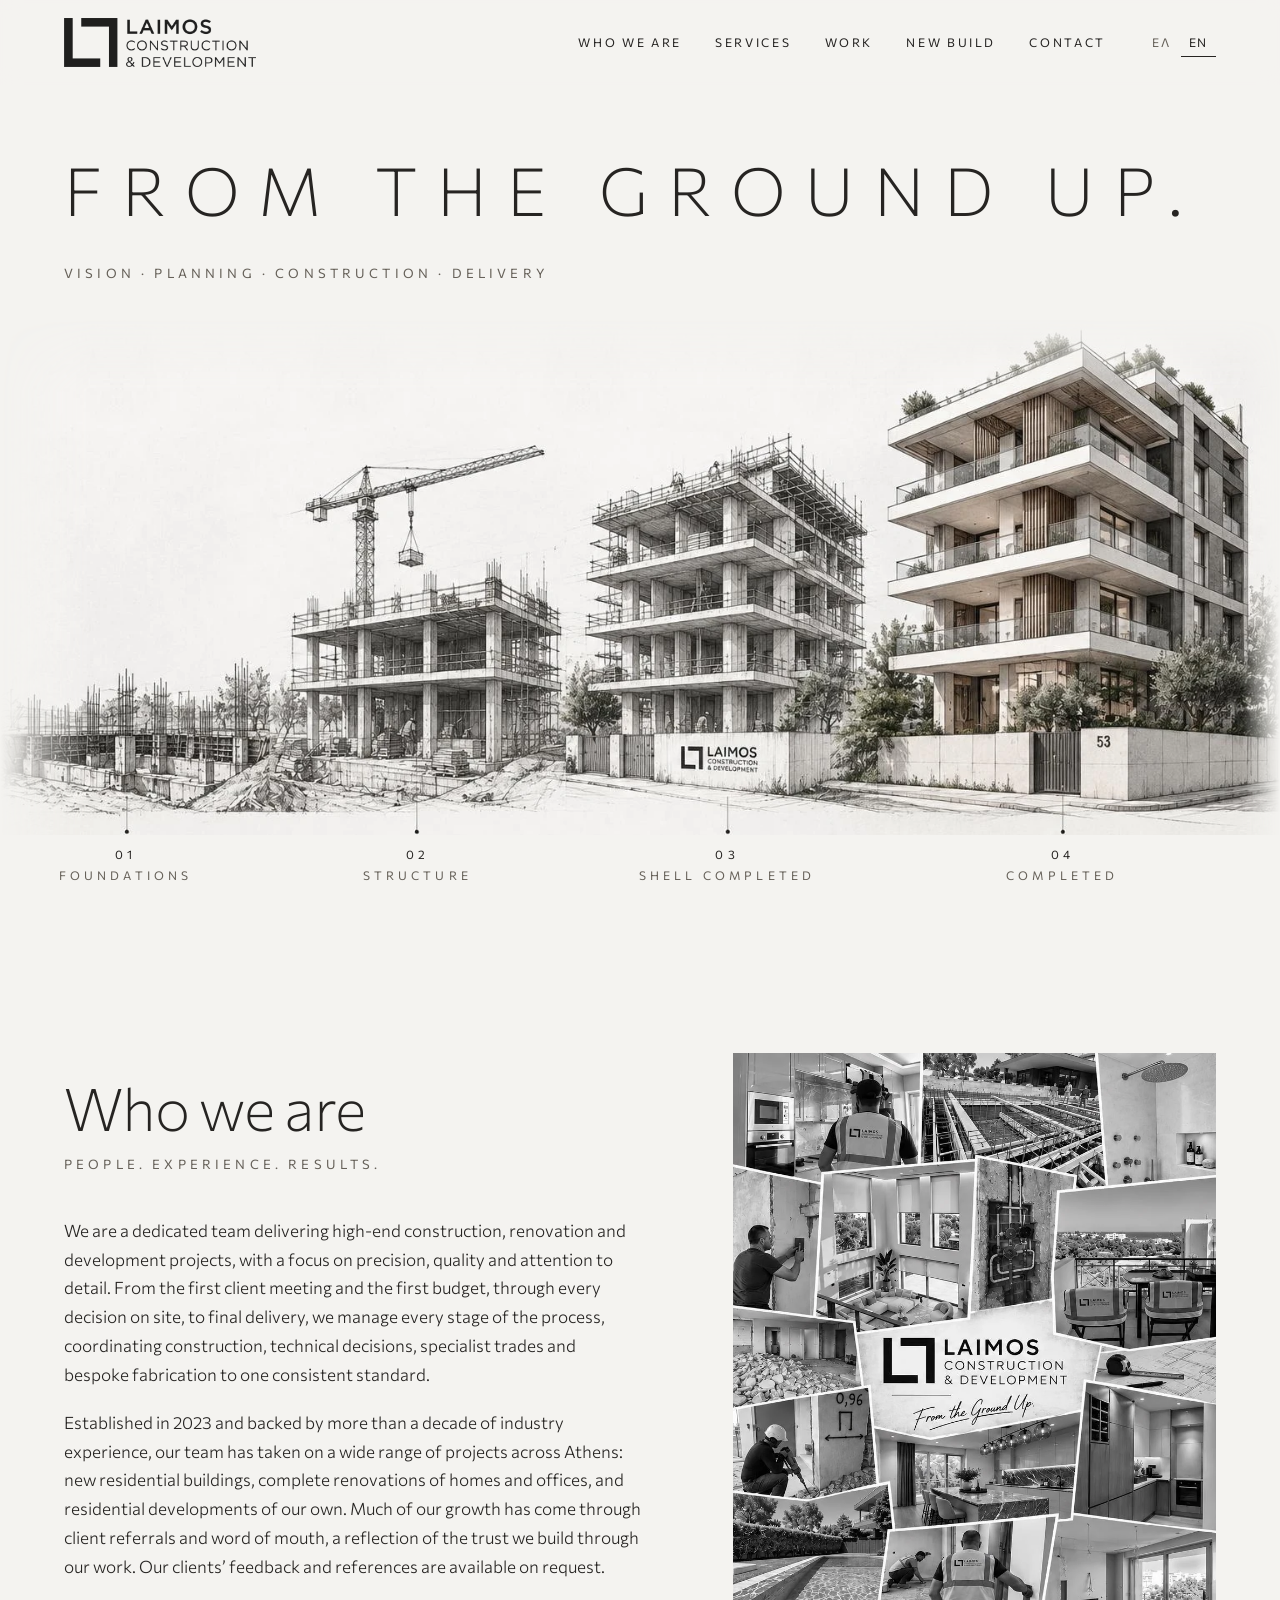
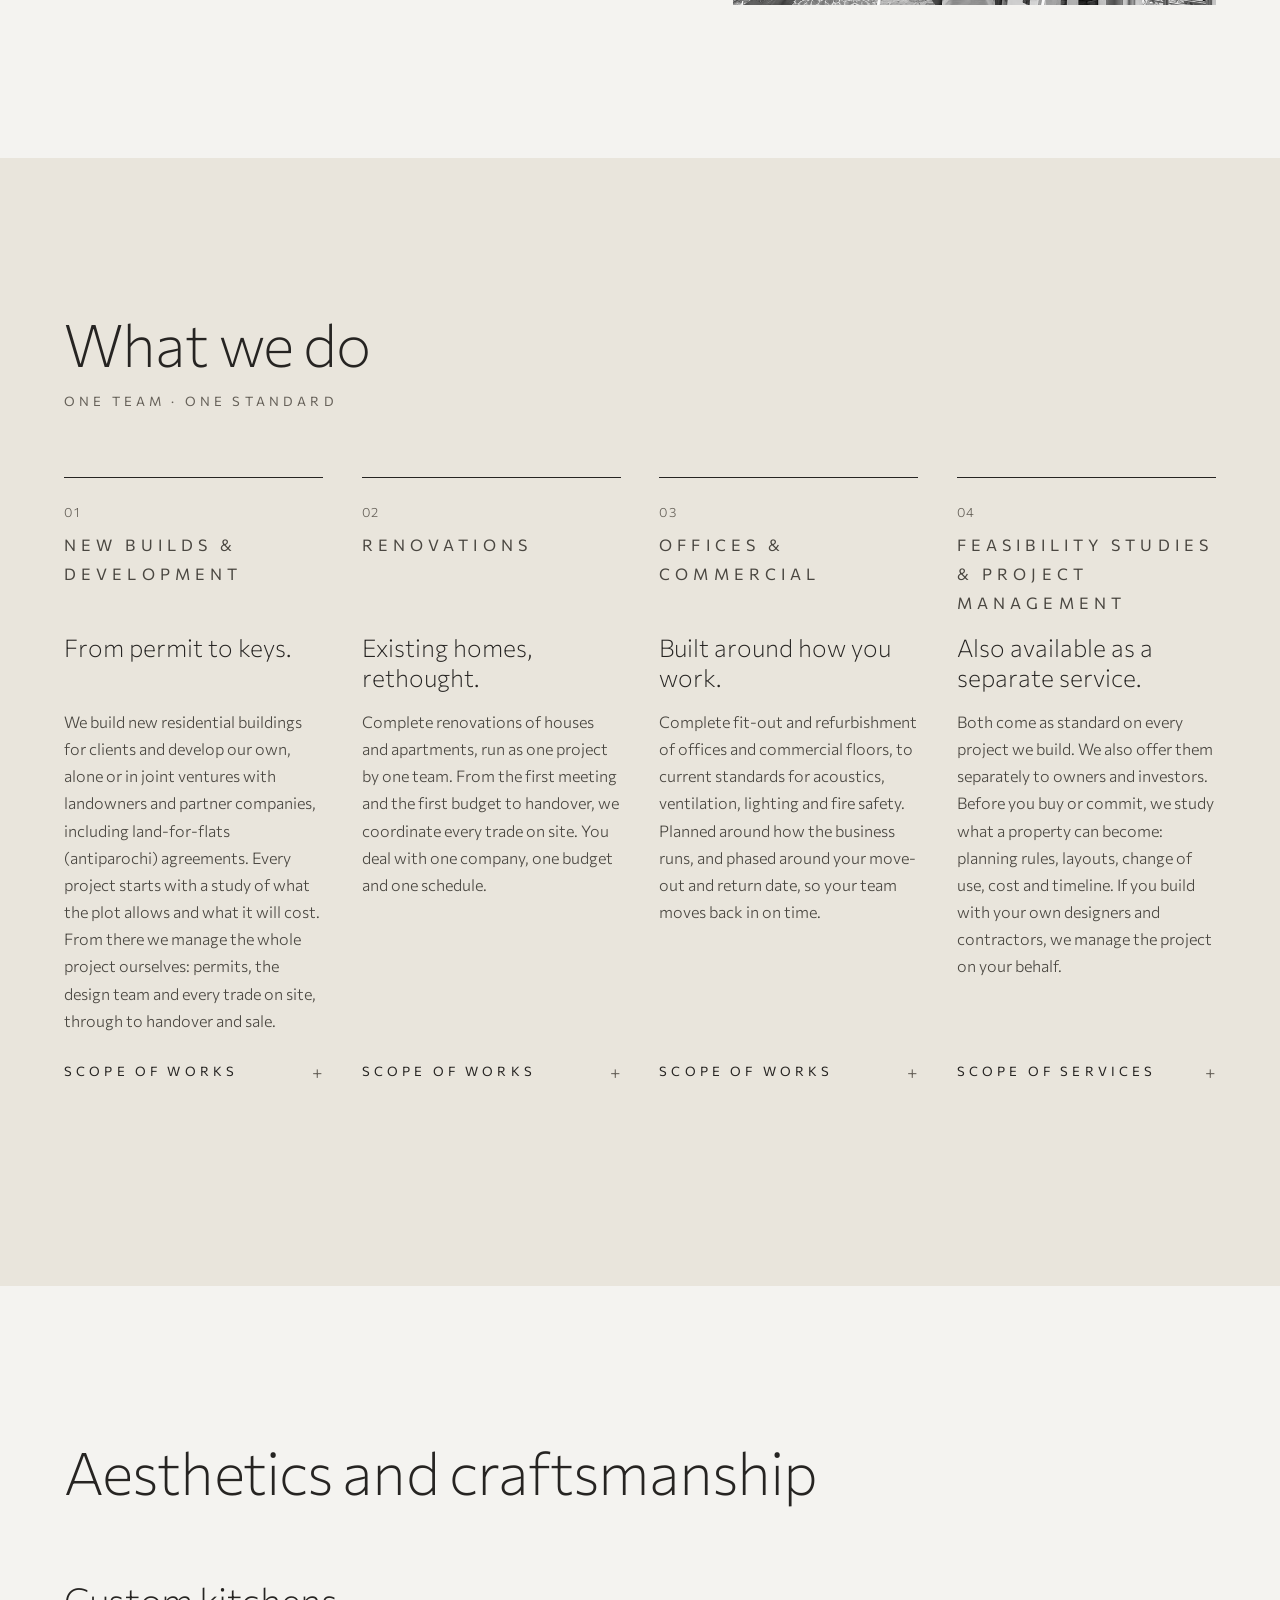
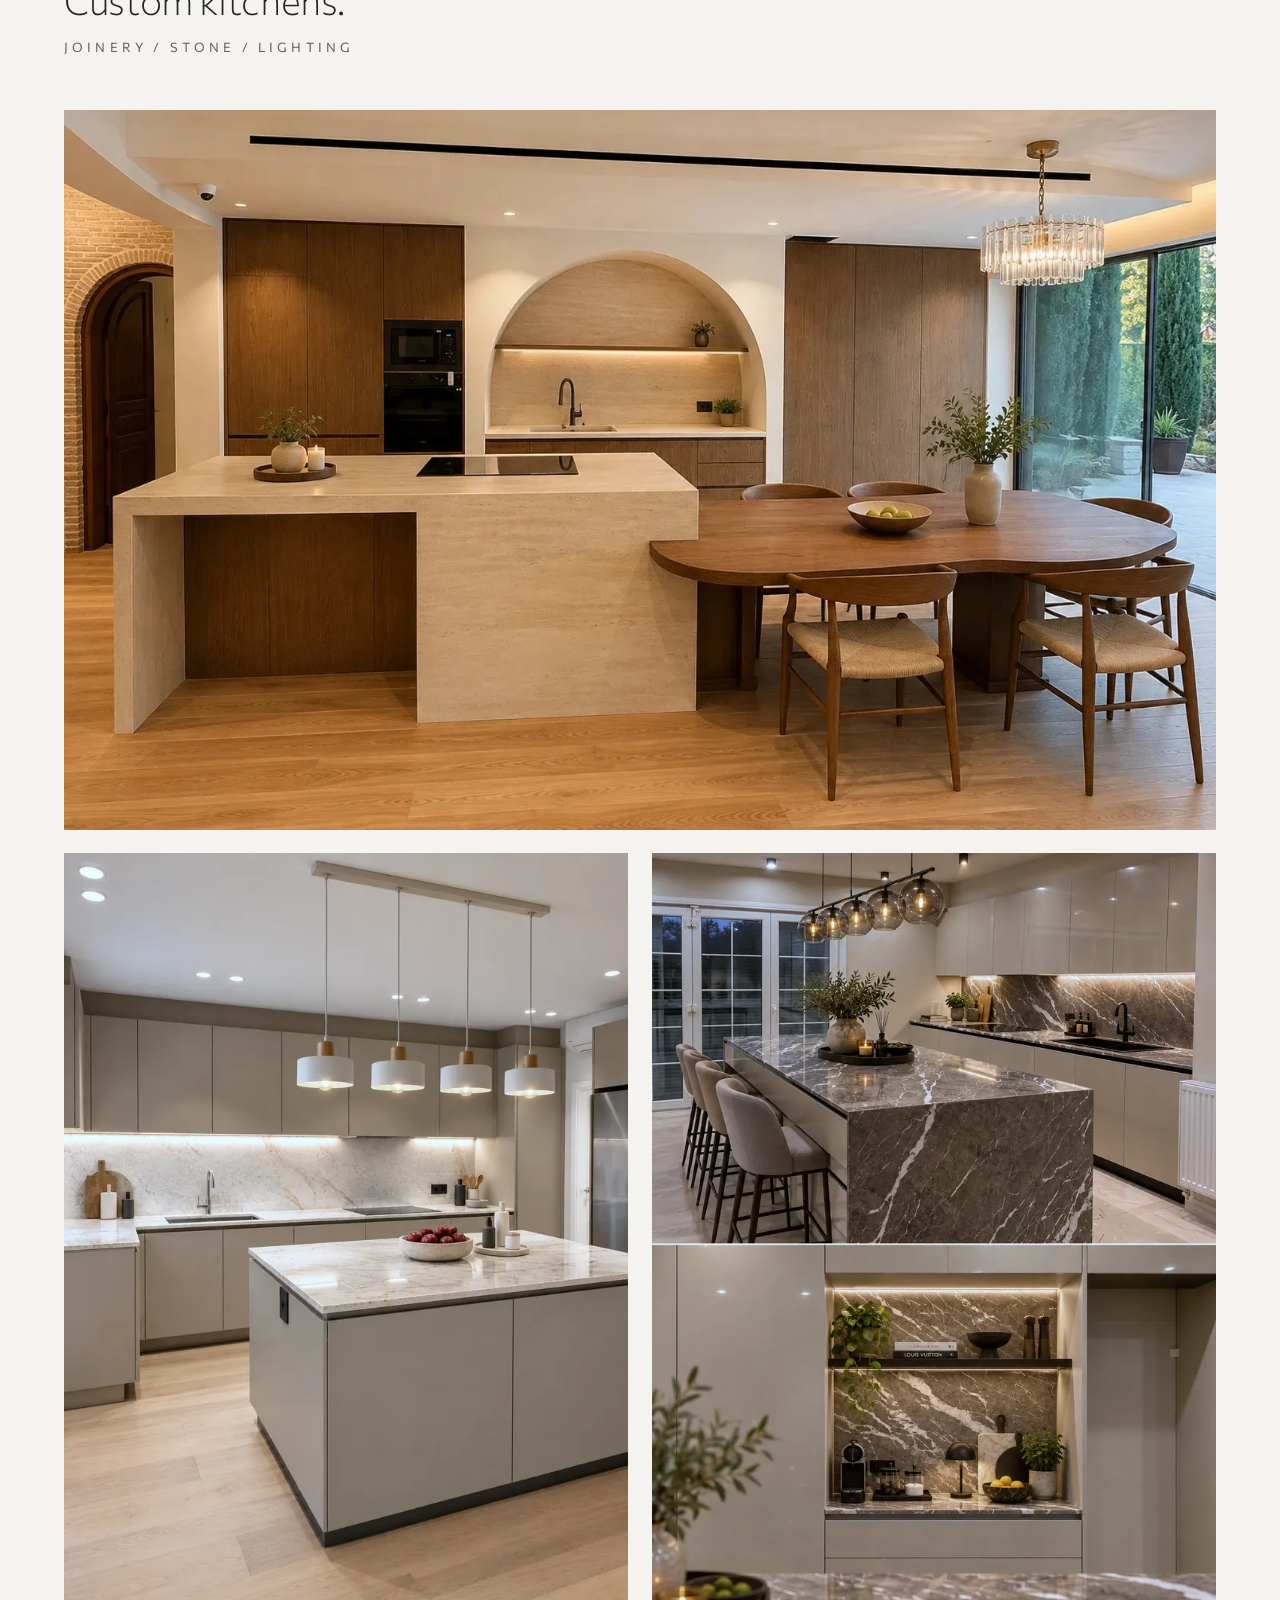
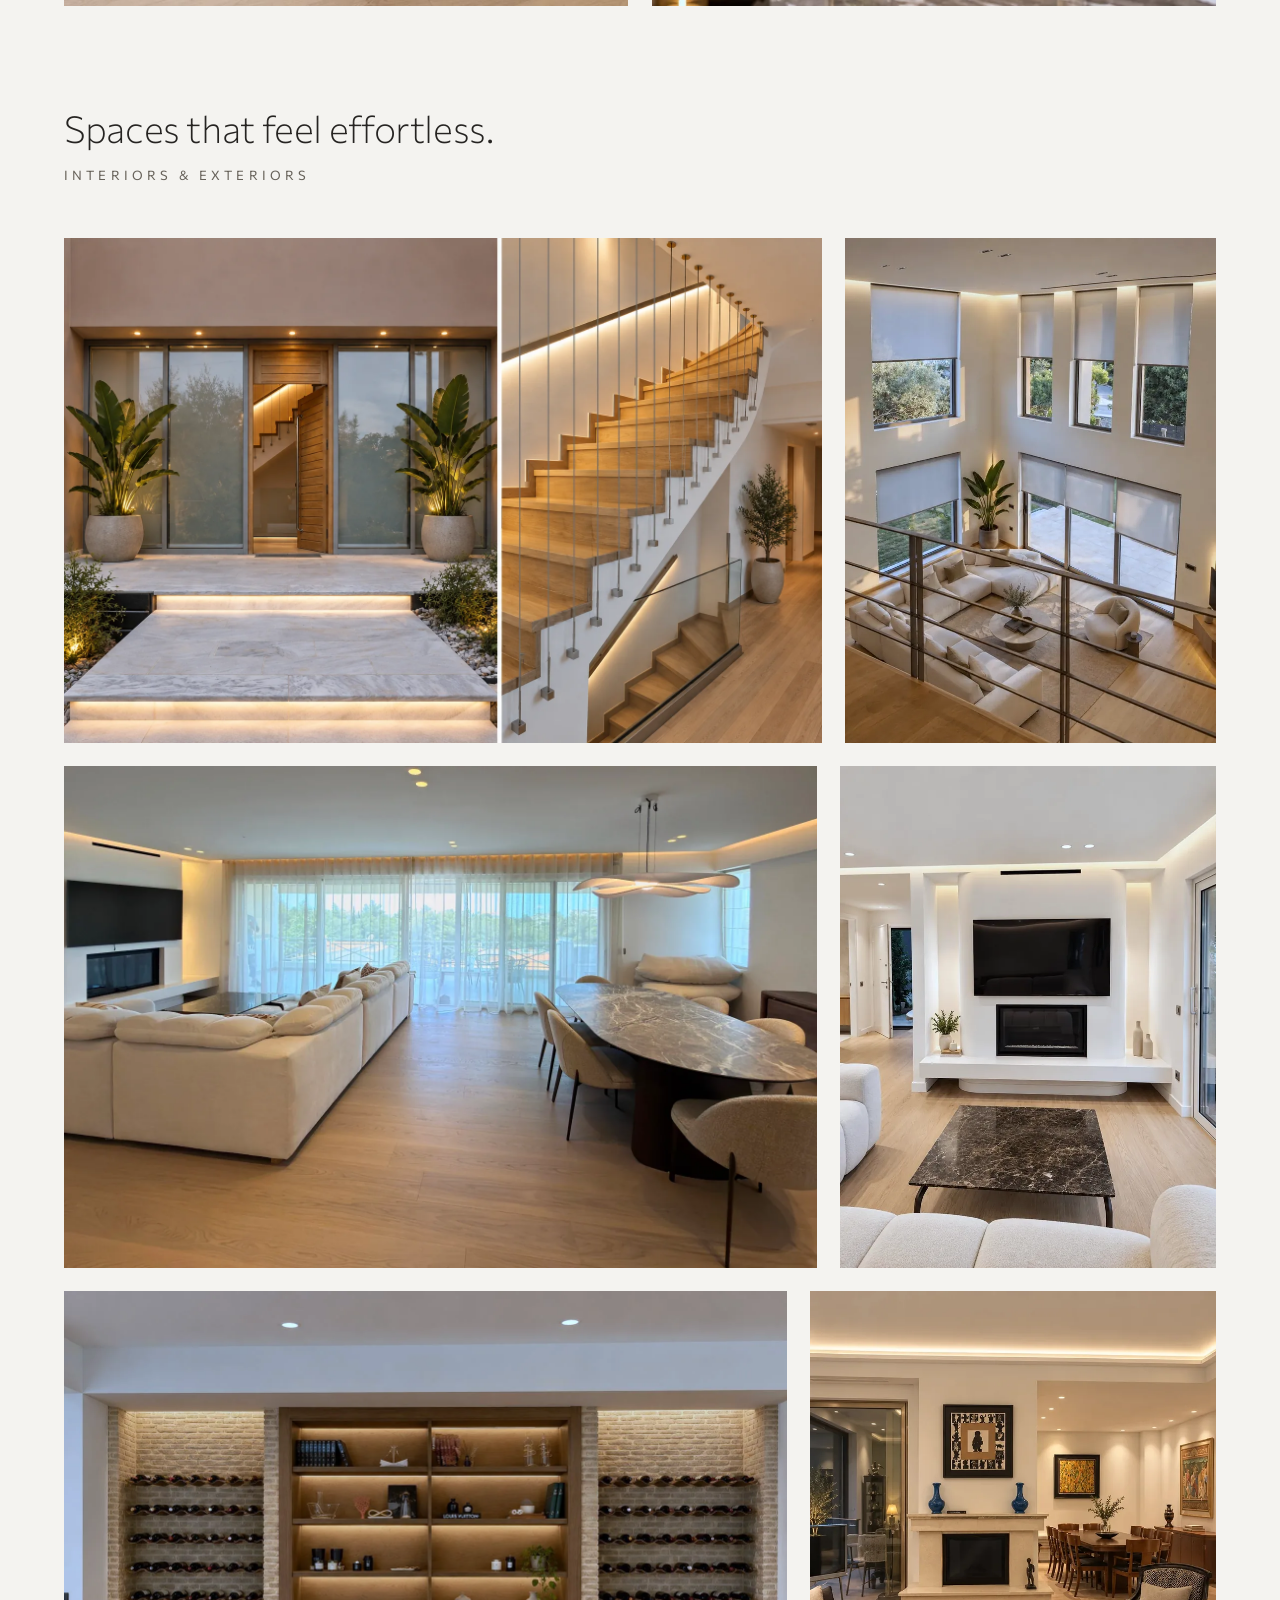
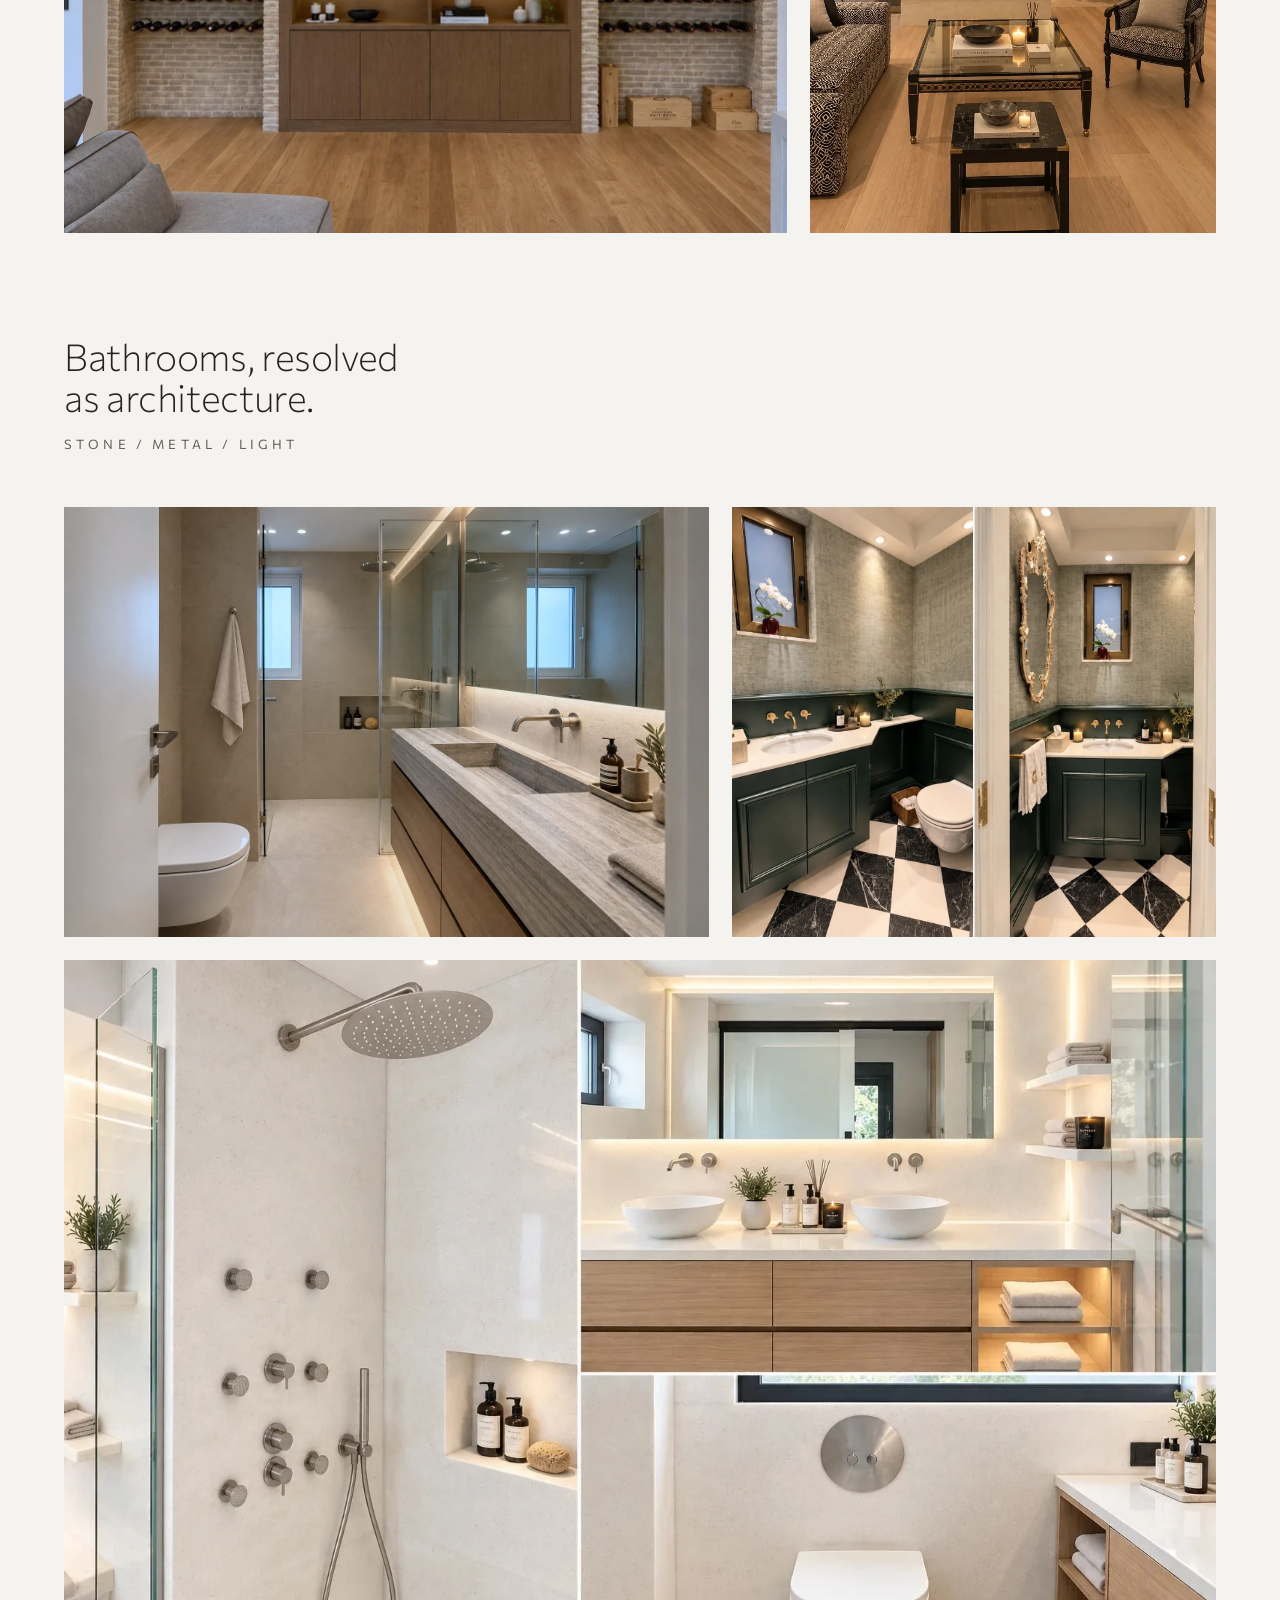
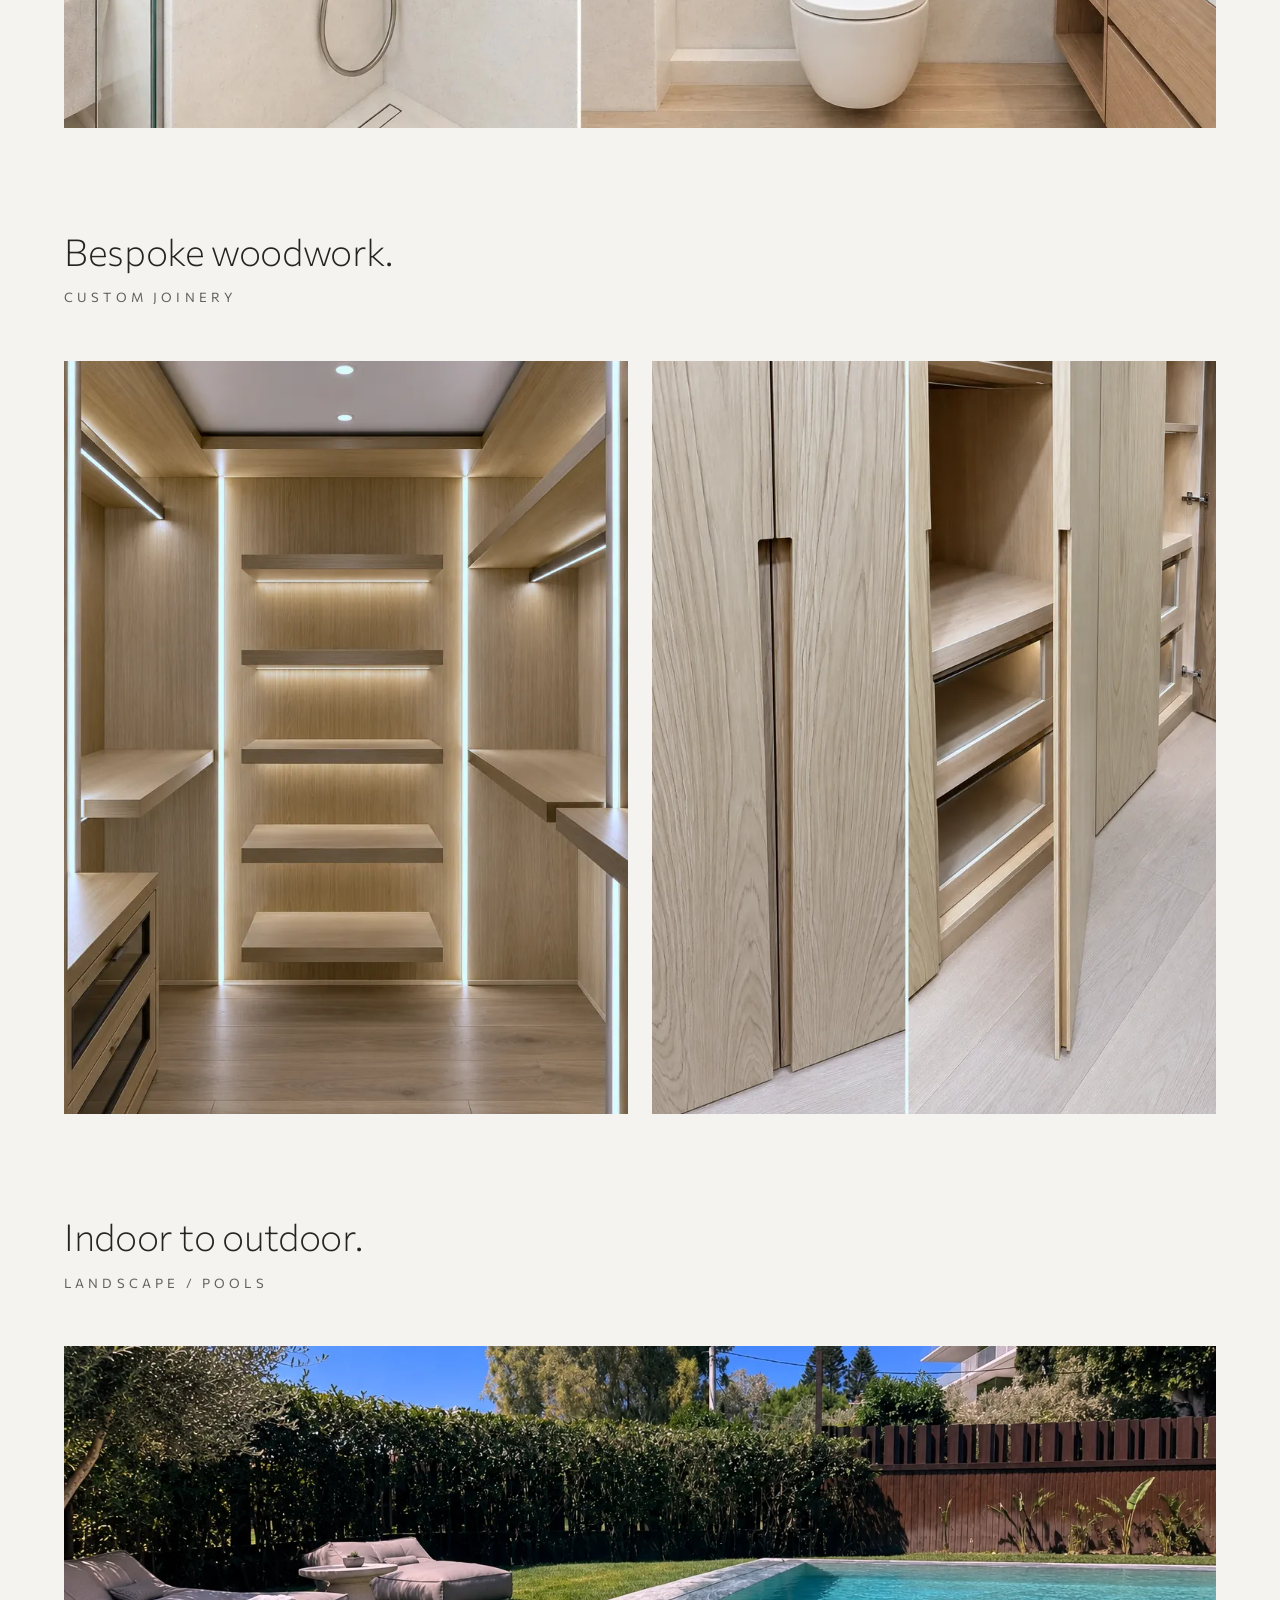
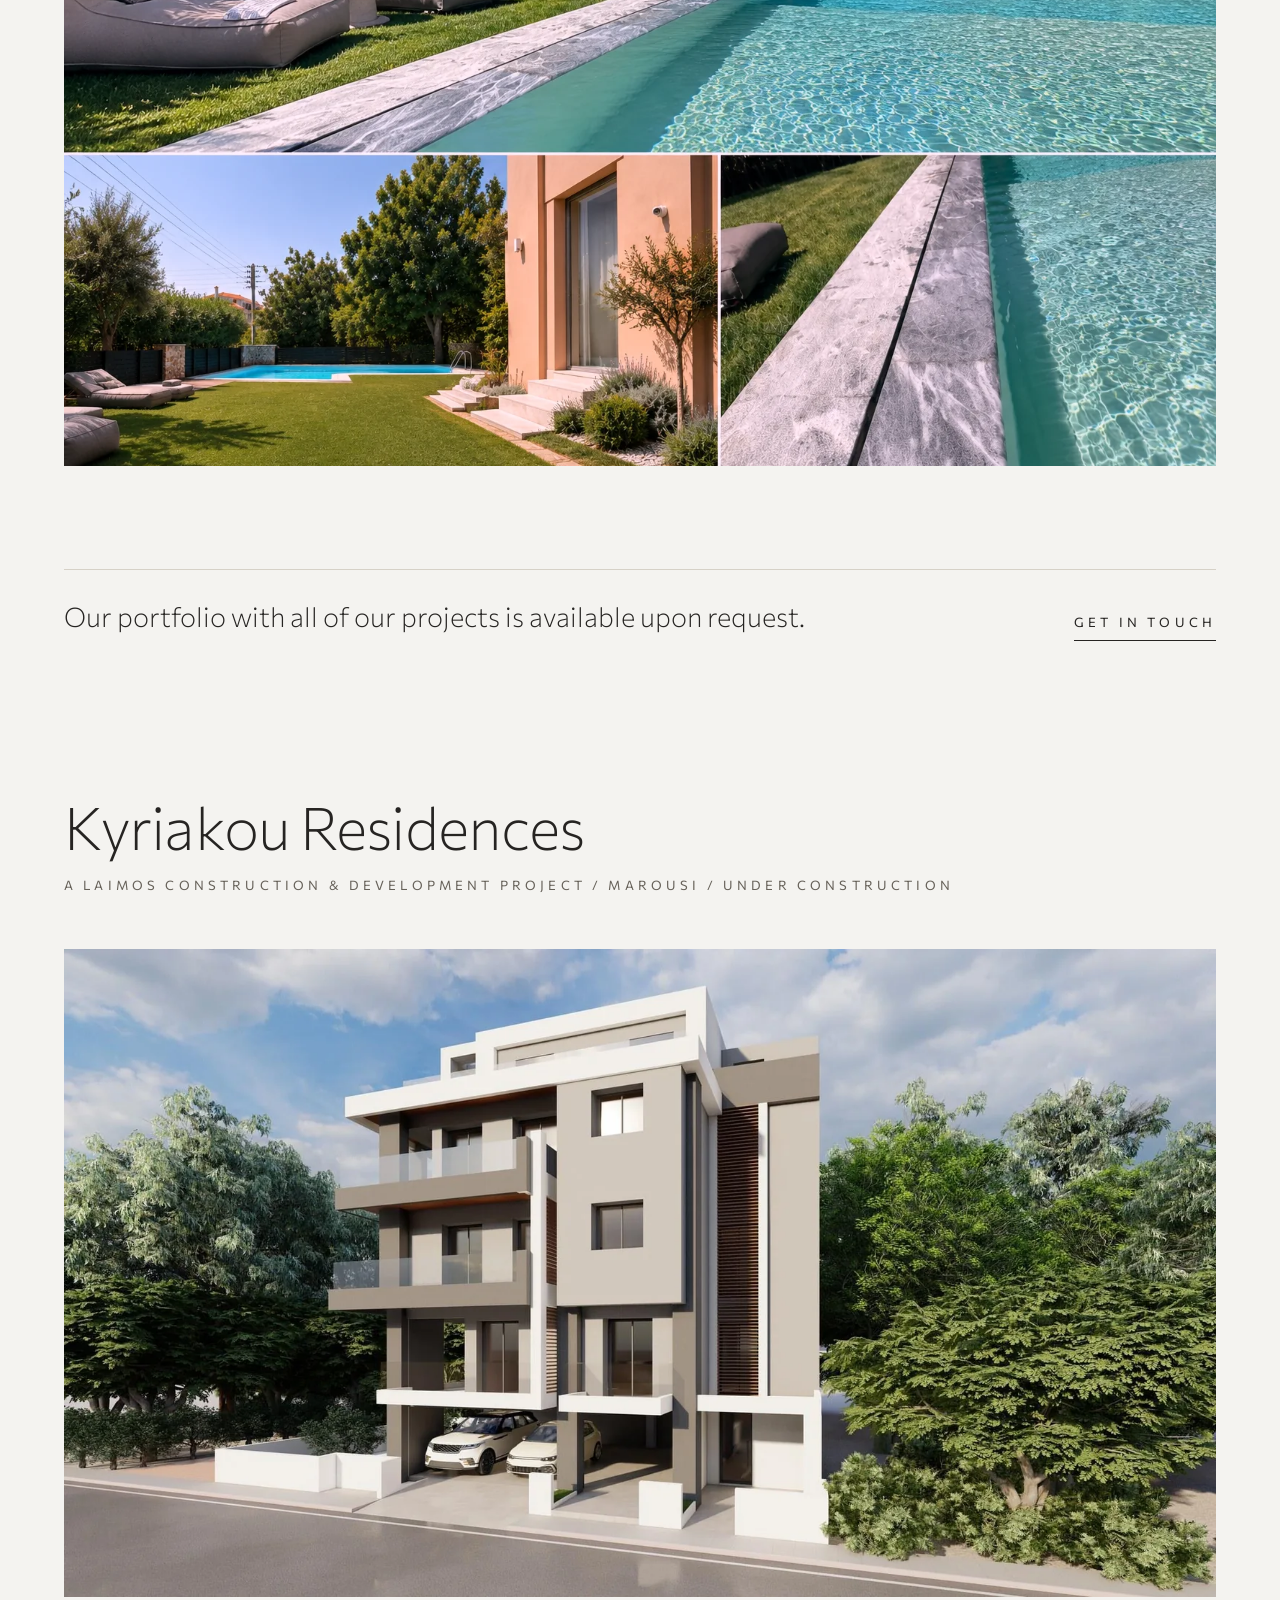
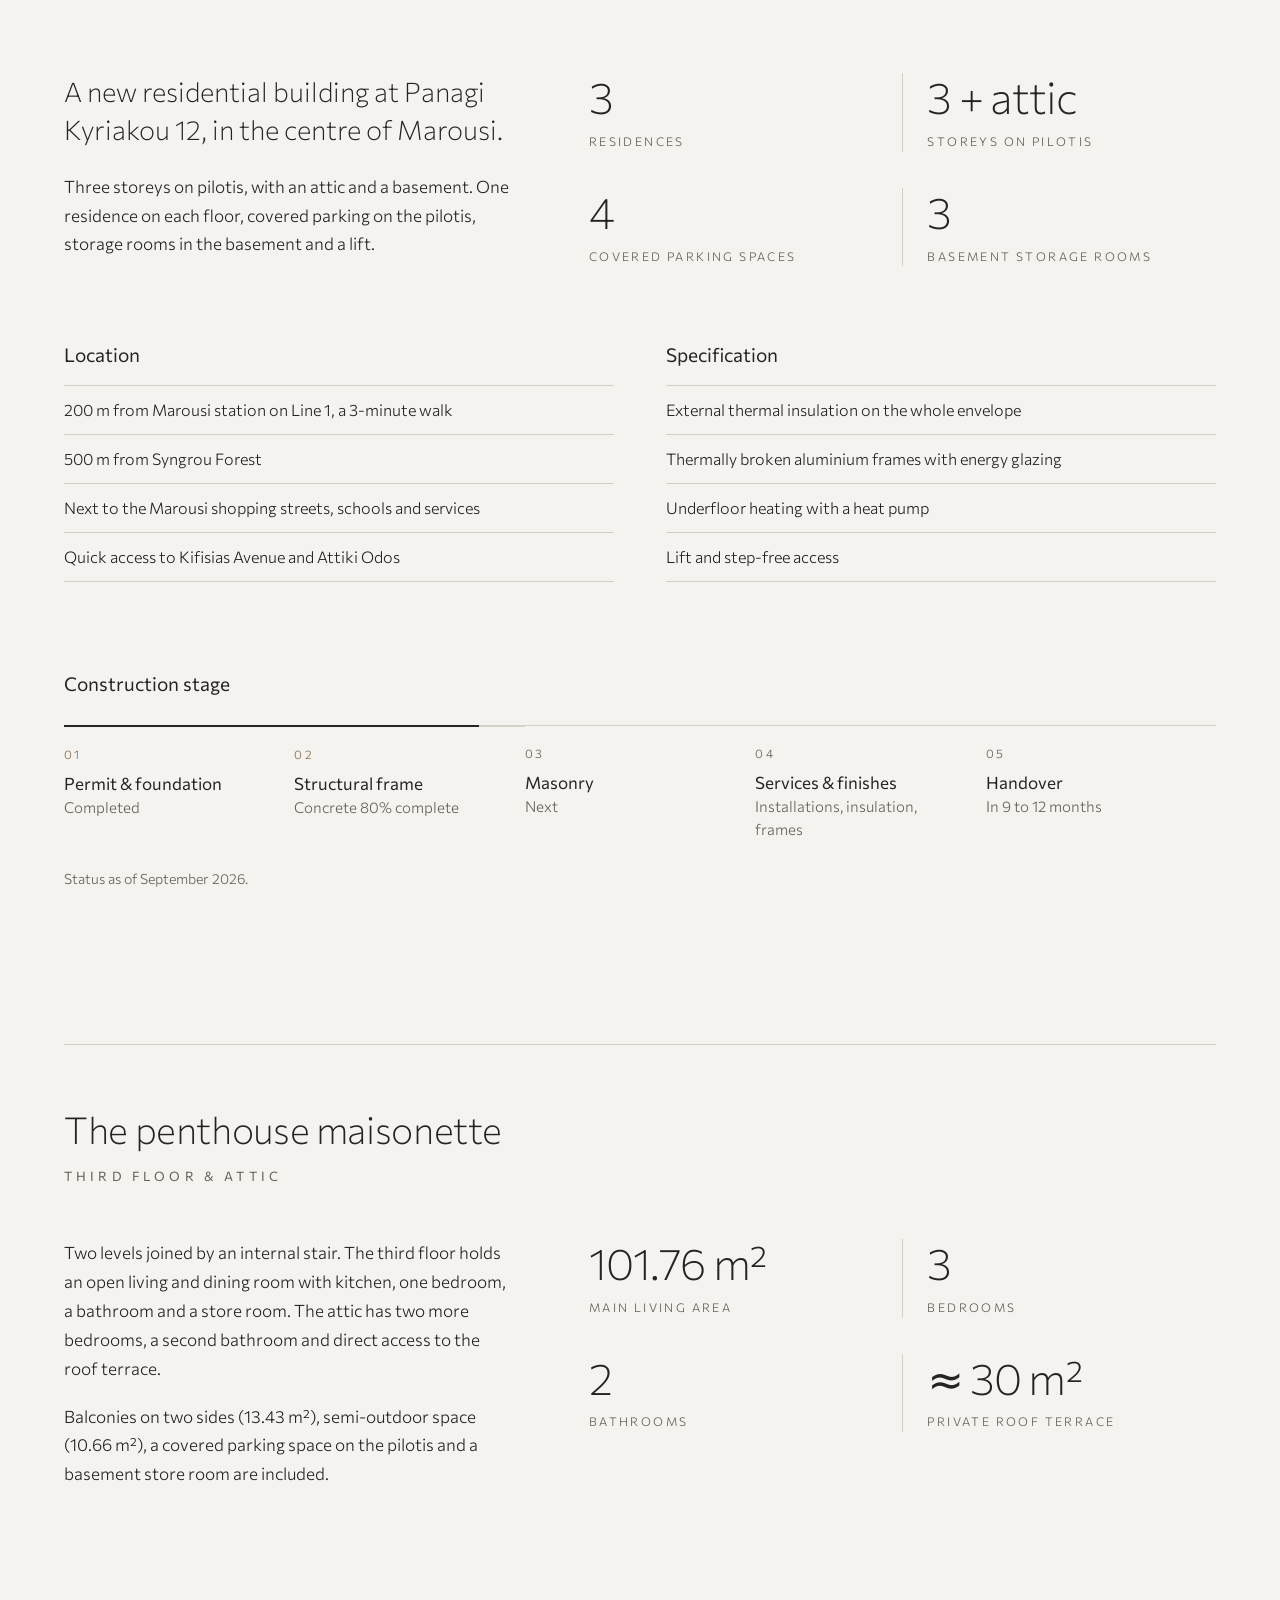
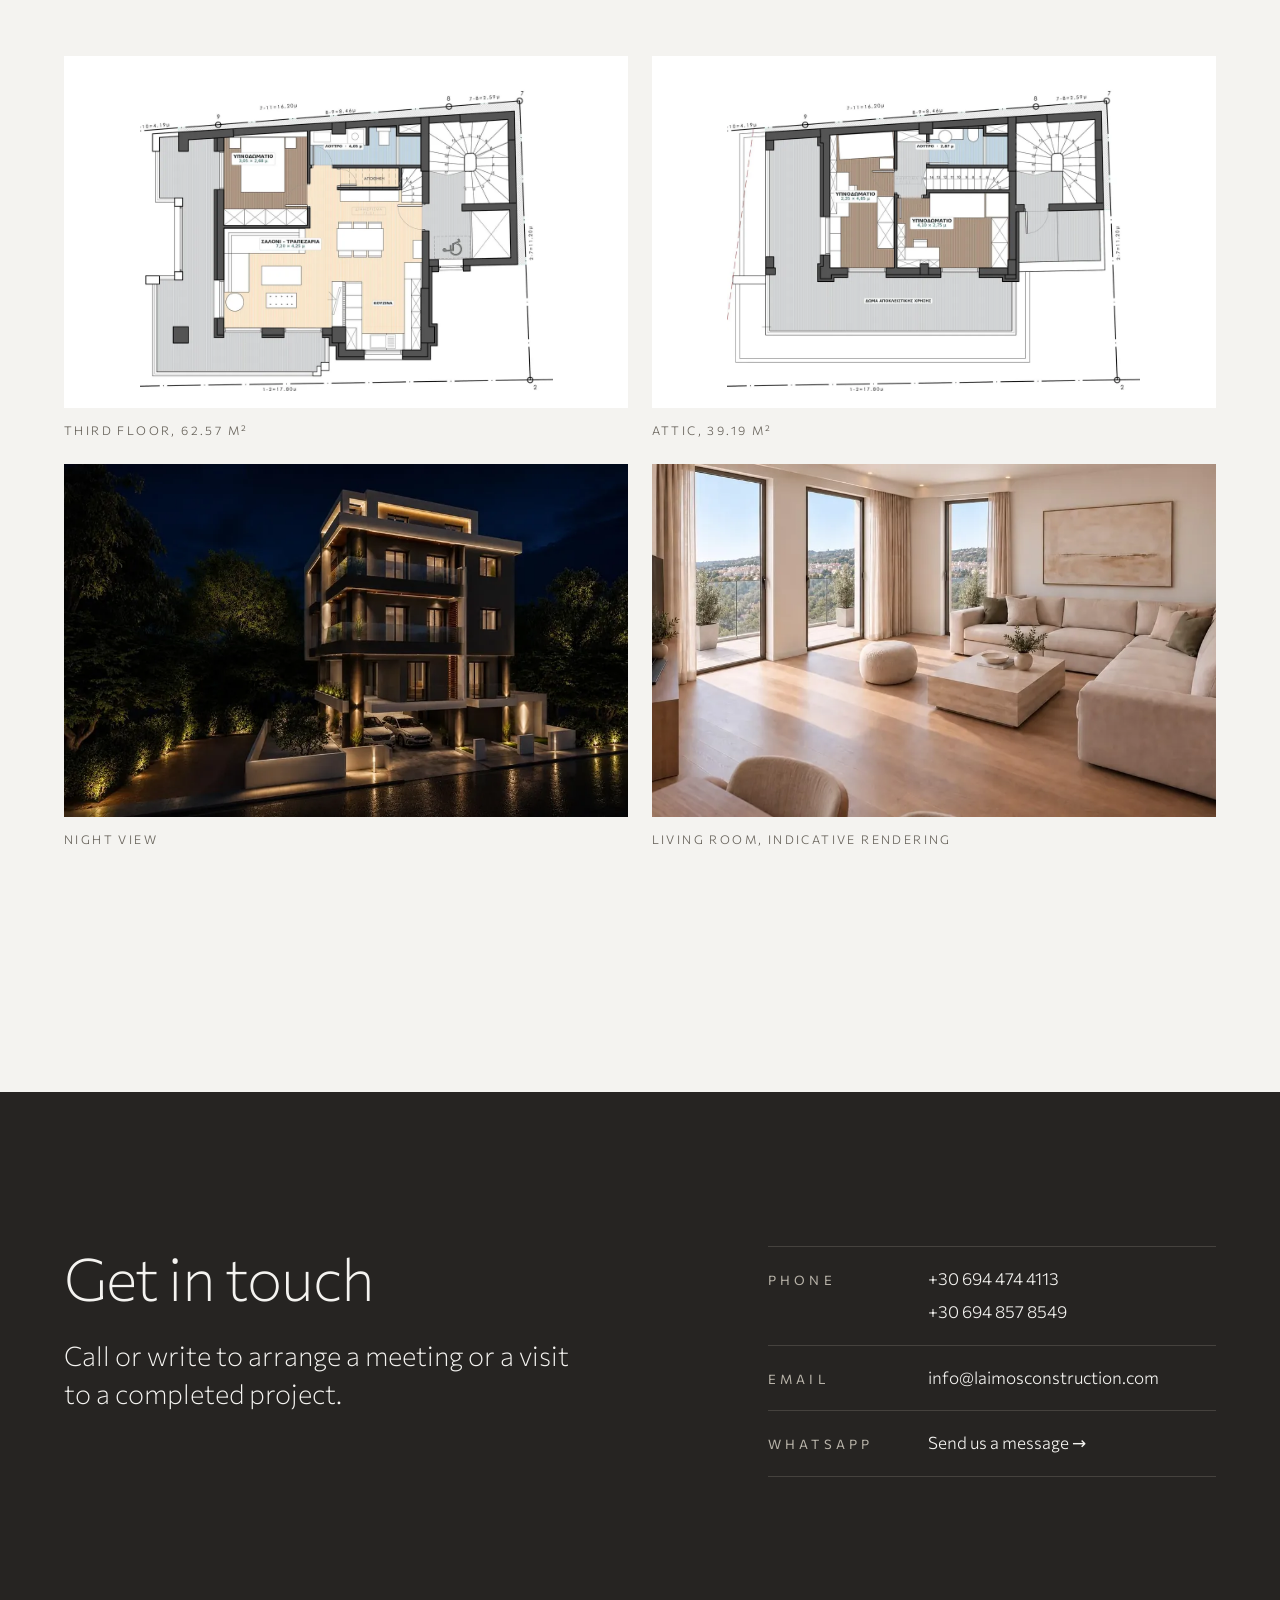
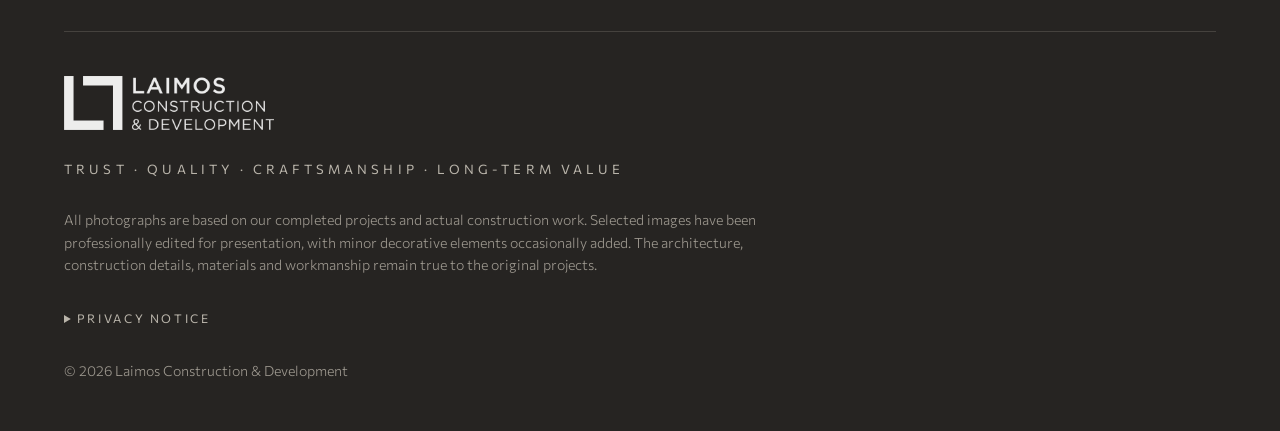
==== commit f1afdd38: "Staircase retouch: remove doubled rod lines on the steps Co-Authored-By: Claude Opus 5.5 <noreply@an" ====
--- a/index.html
+++ b/index.html
@@ -206,7 +206,7 @@
       </header>
       <div class="chapter__rows">
         <div class="row">
-          <button class="shot" style="--r: 1.5000" data-full="assets/img/spaces-entrance-rods.webp"><img src="assets/img/spaces-entrance-rods.webp" width="1536" height="1024" loading="lazy" alt="Lit entrance steps, and an oak staircase with a glass balustrade"></button>
+          <button class="shot" style="--r: 1.5000" data-full="assets/img/spaces-entrance-rods2.webp"><img src="assets/img/spaces-entrance-rods2.webp" width="1536" height="1024" loading="lazy" alt="Lit entrance steps, and an oak staircase with a glass balustrade"></button>
           <button class="shot" style="--r: 0.7350" data-full="assets/img/spaces-gallery.webp"><img src="assets/img/spaces-gallery-t.webp" width="735" height="1000" loading="lazy" alt="Double-height living room seen from the gallery"></button>
         </div>
         <div class="row">
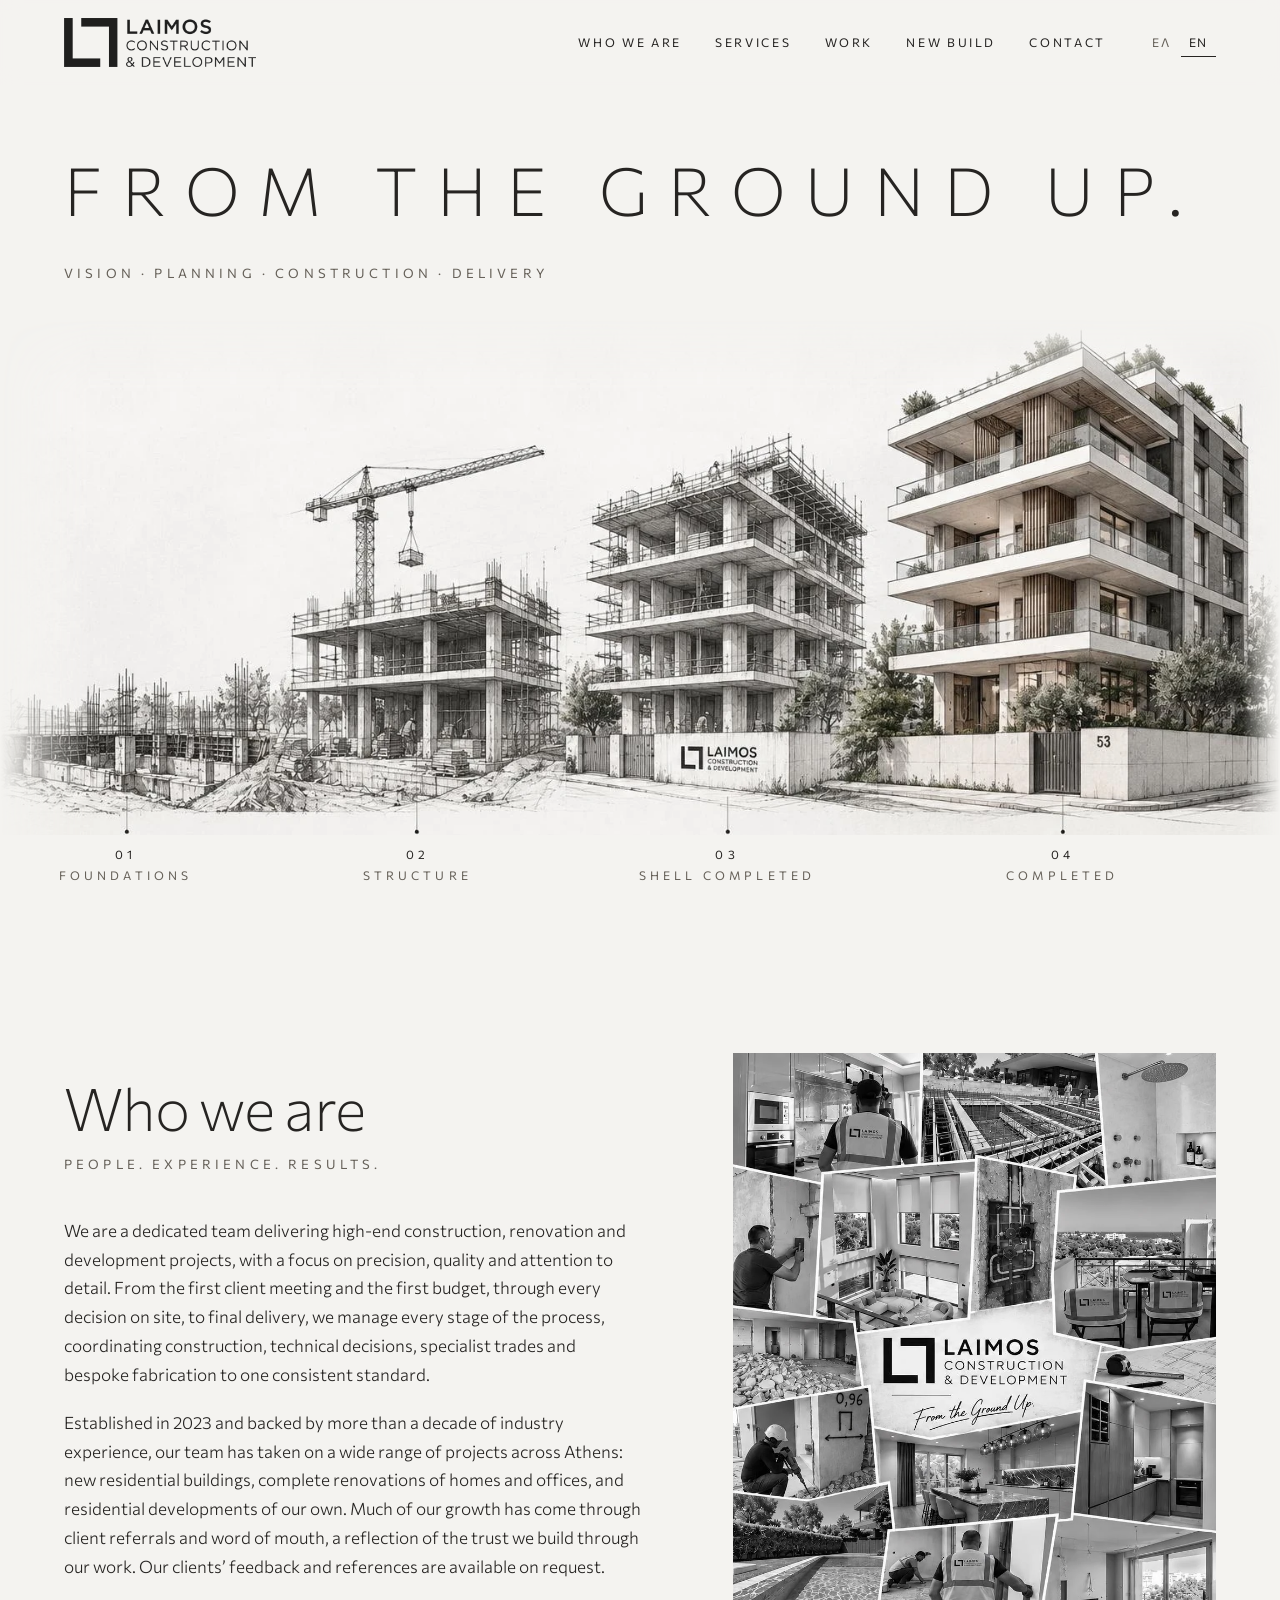
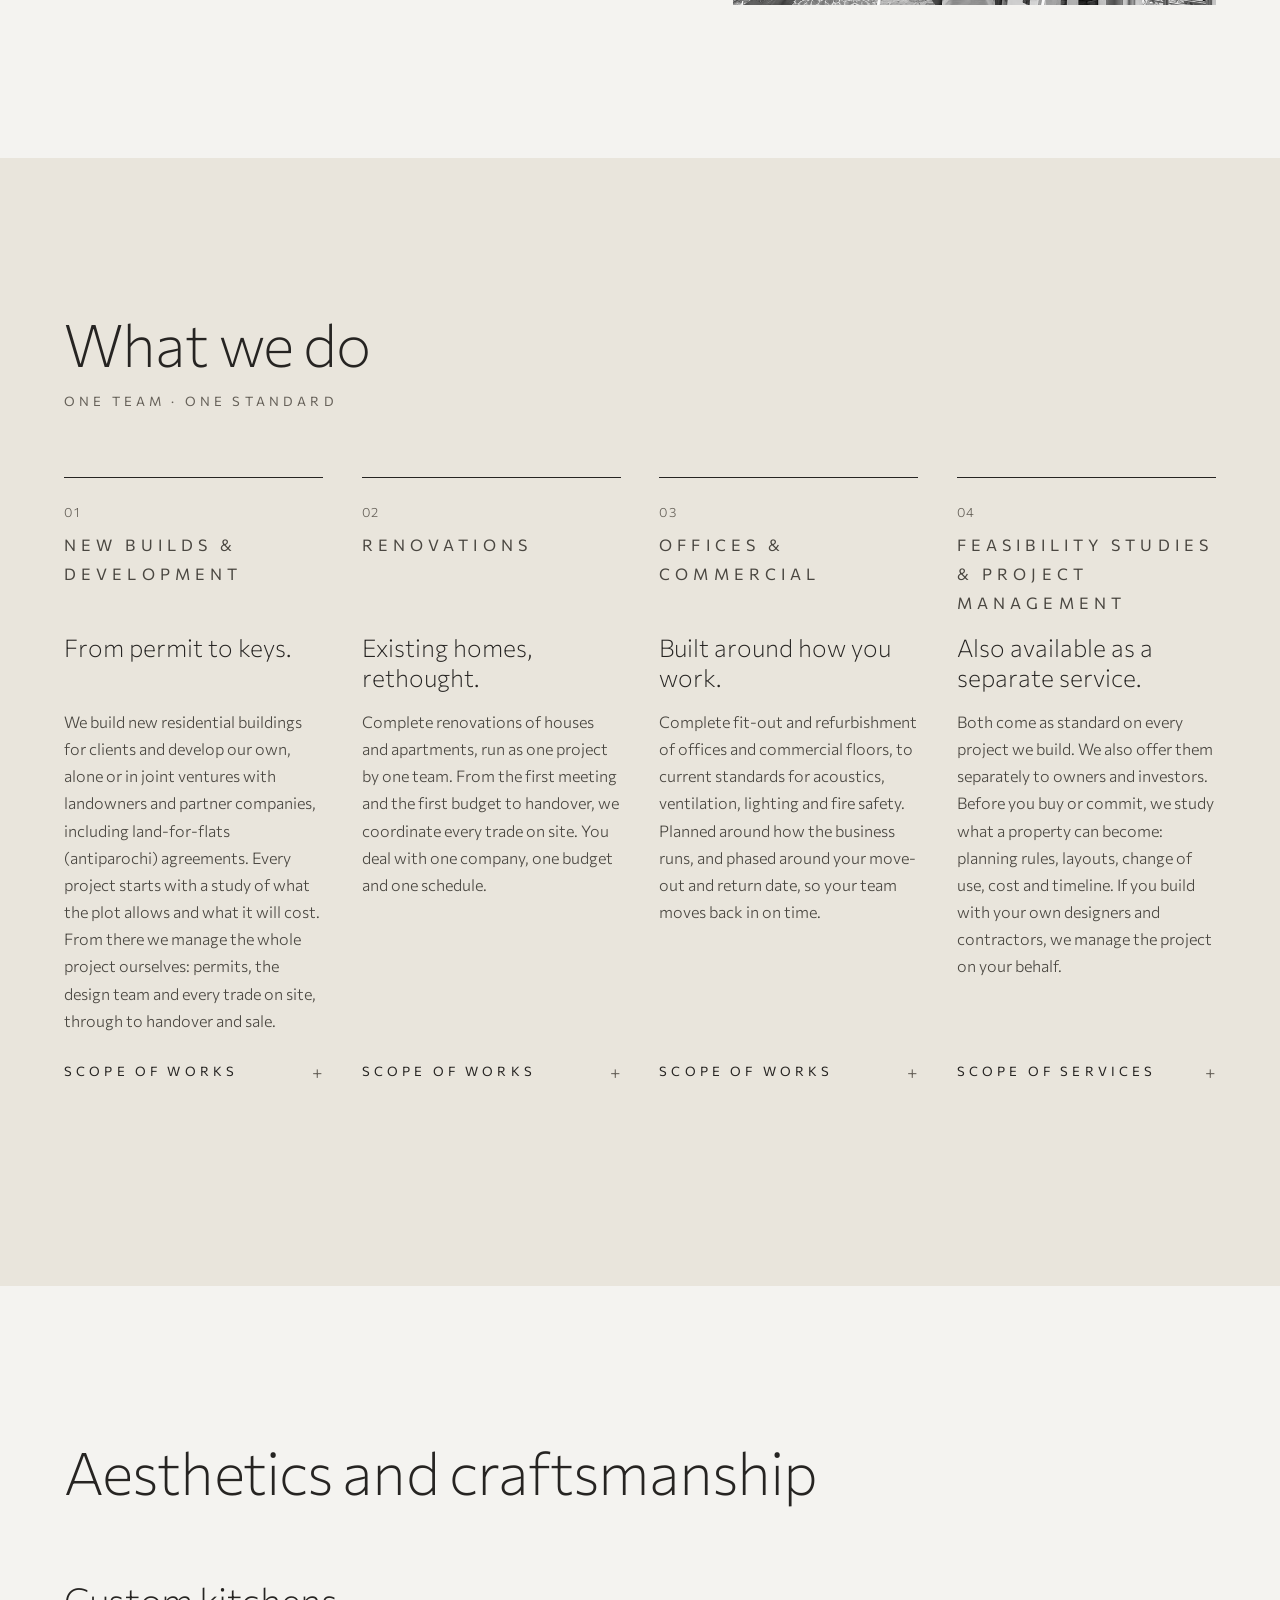
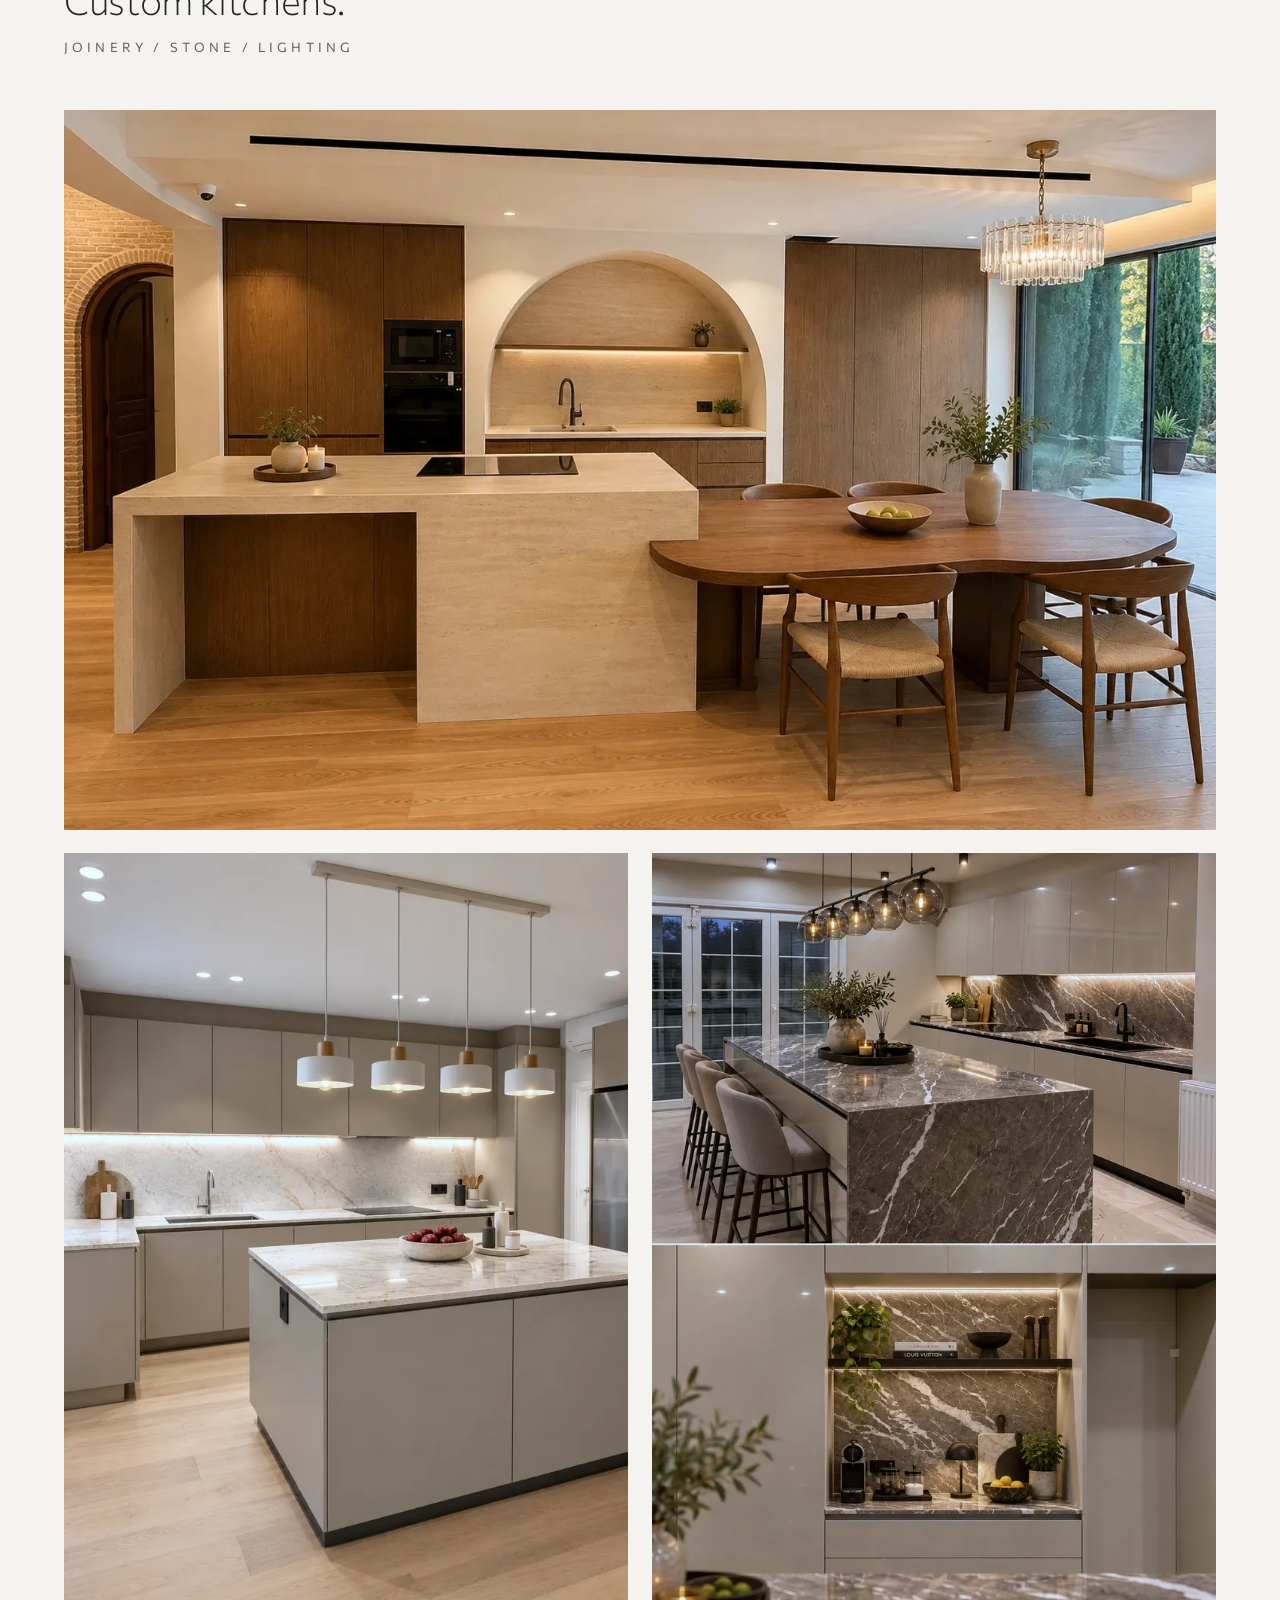
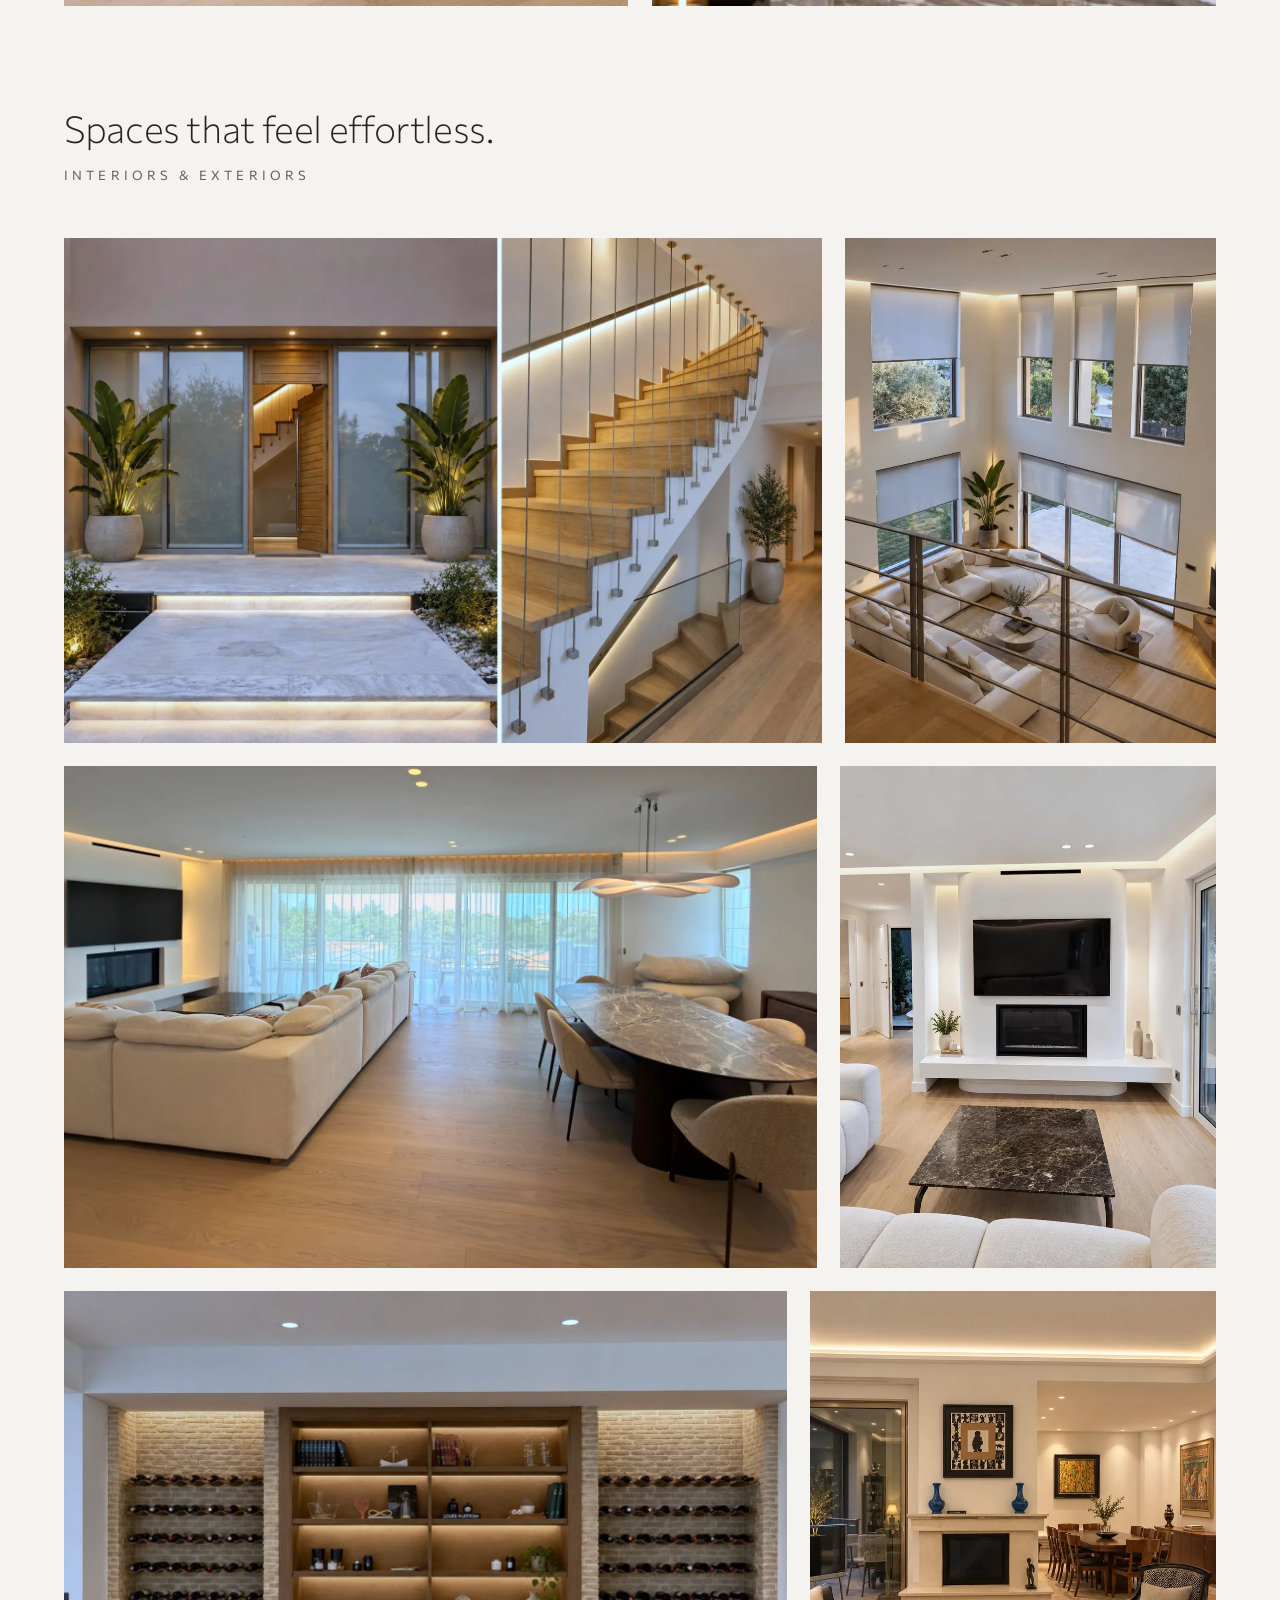
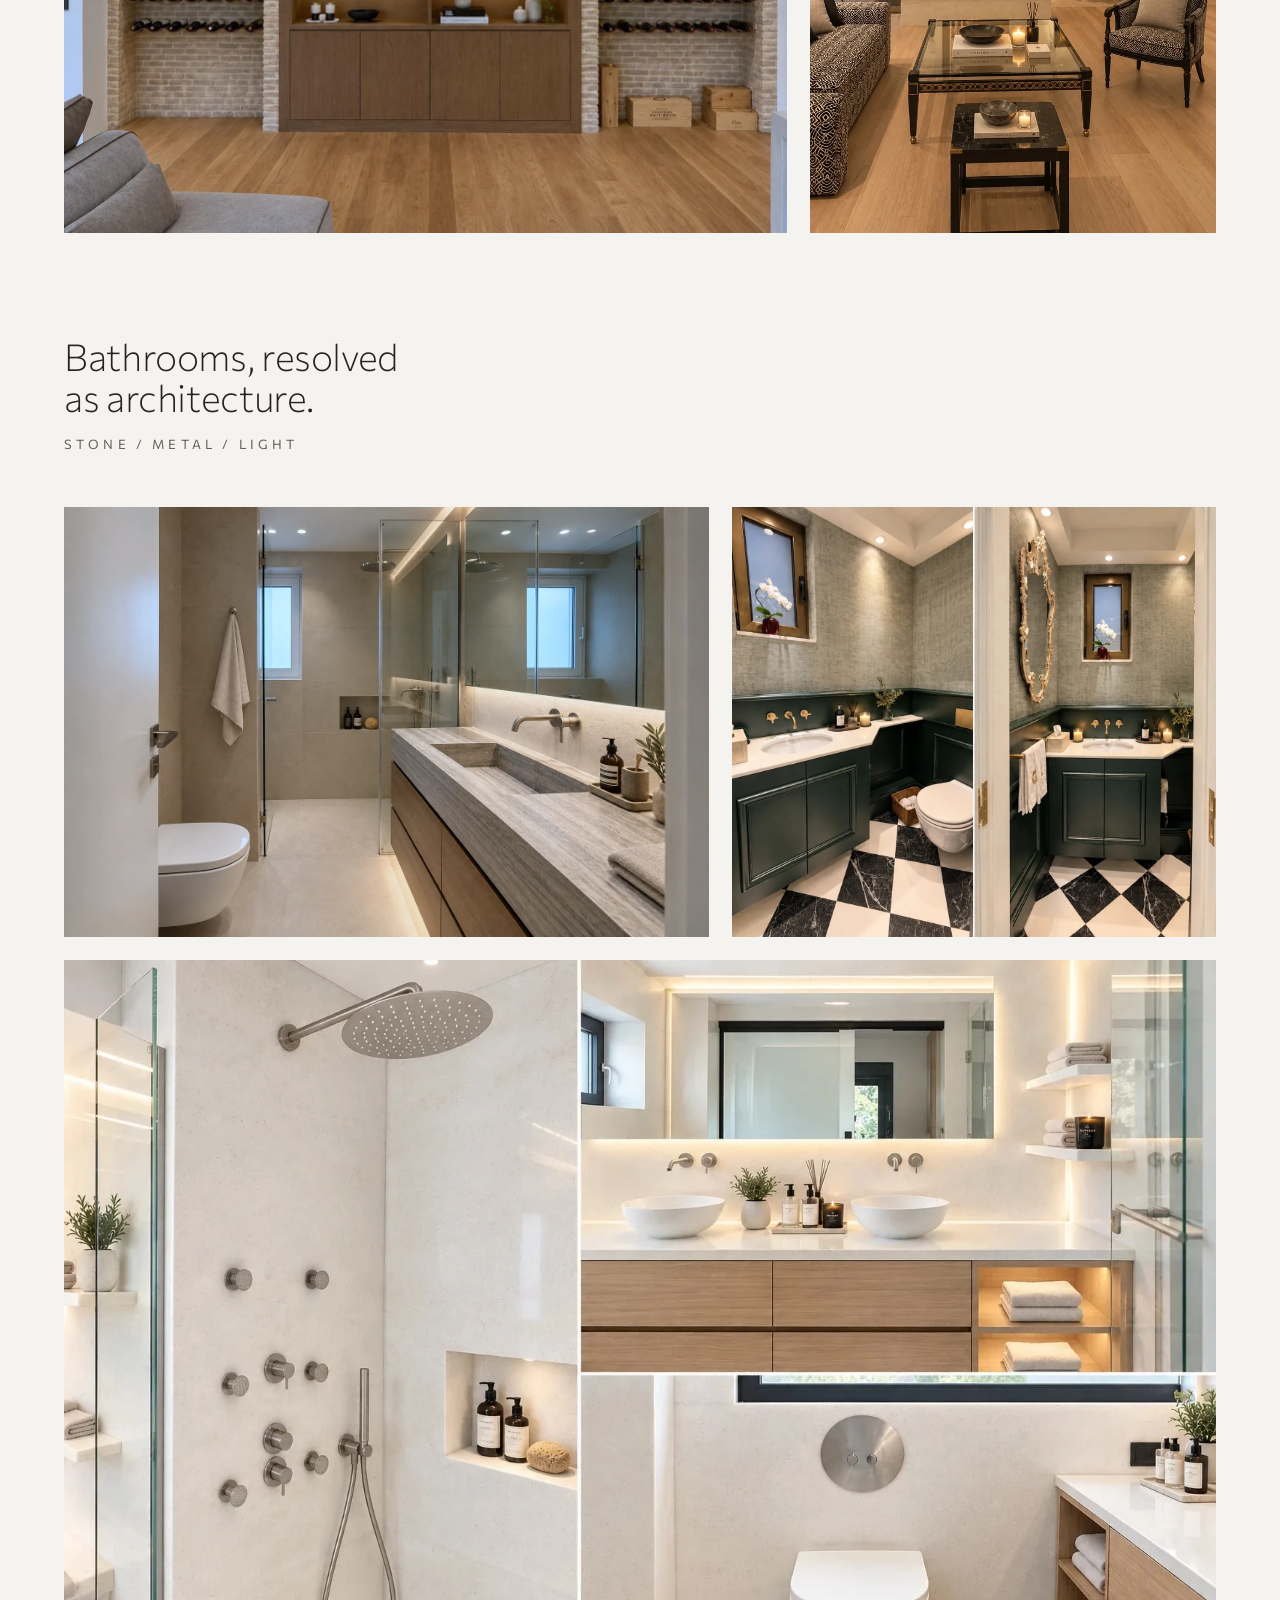
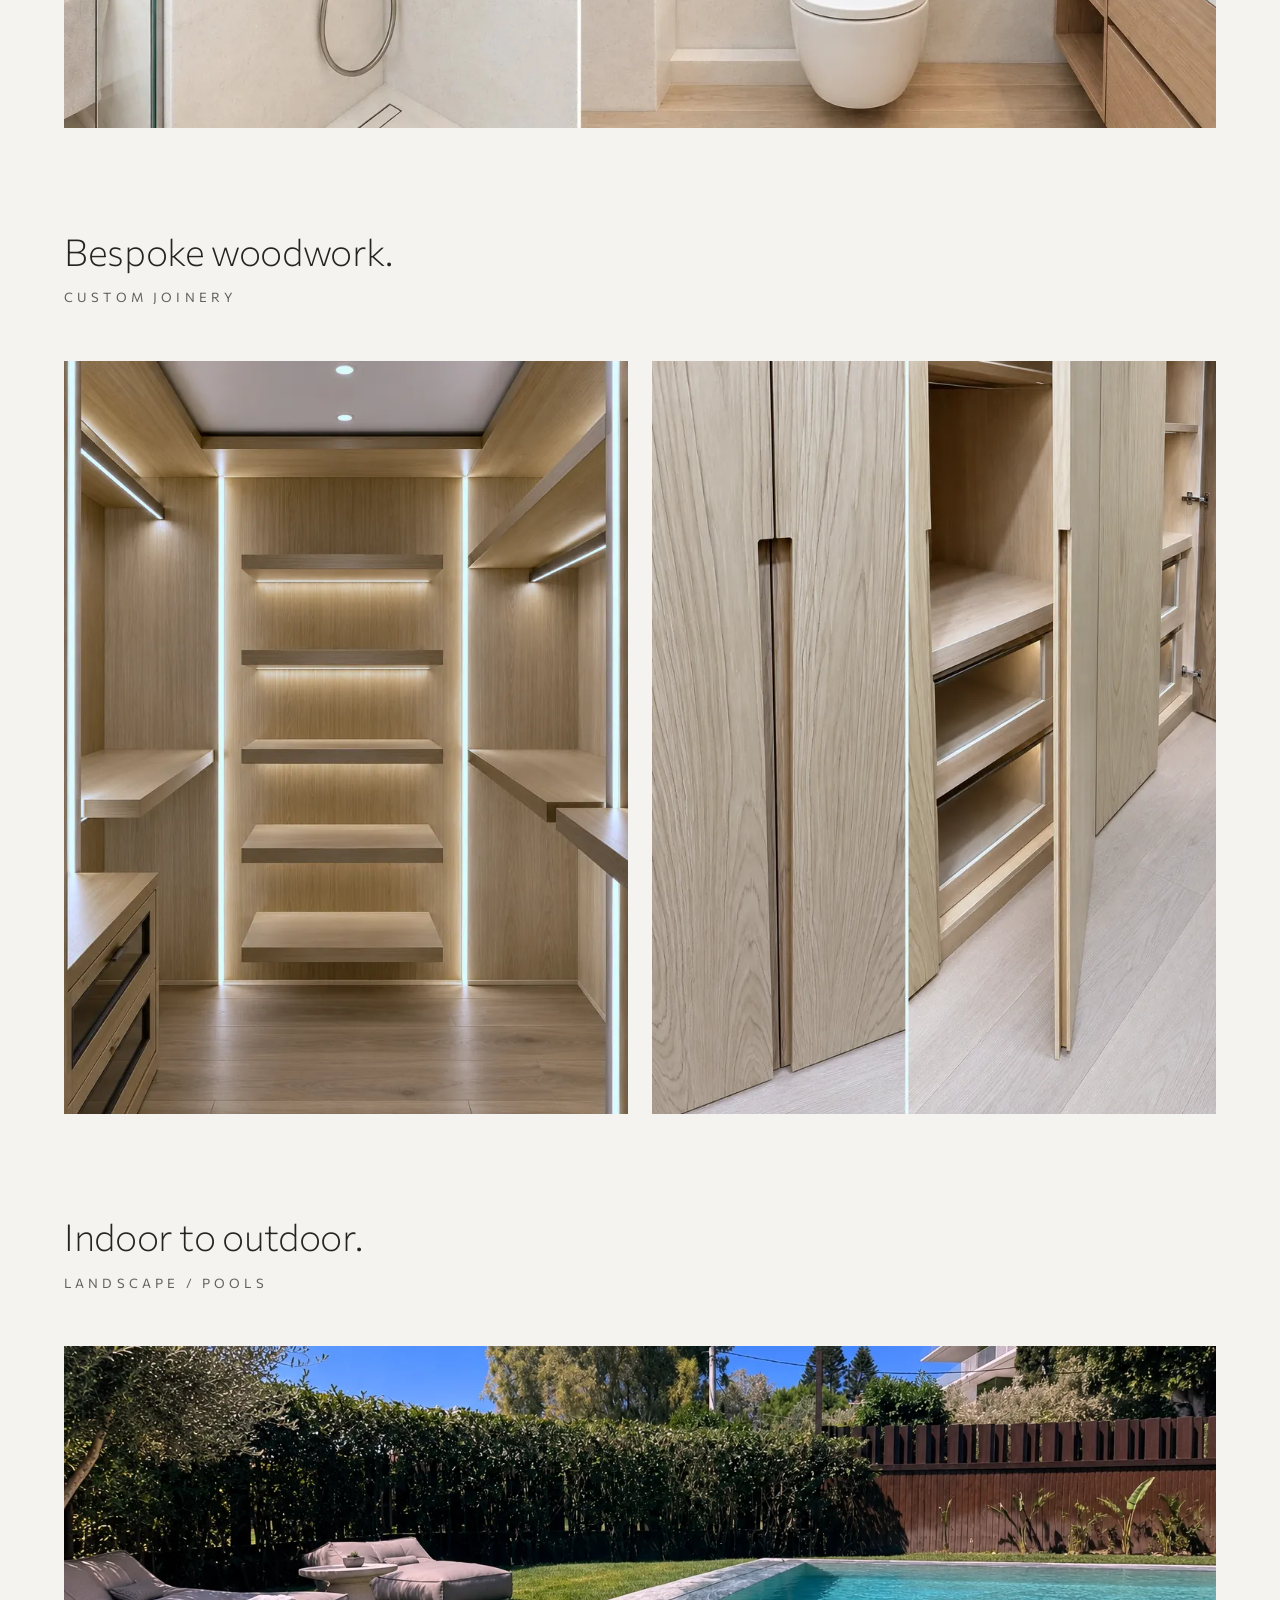
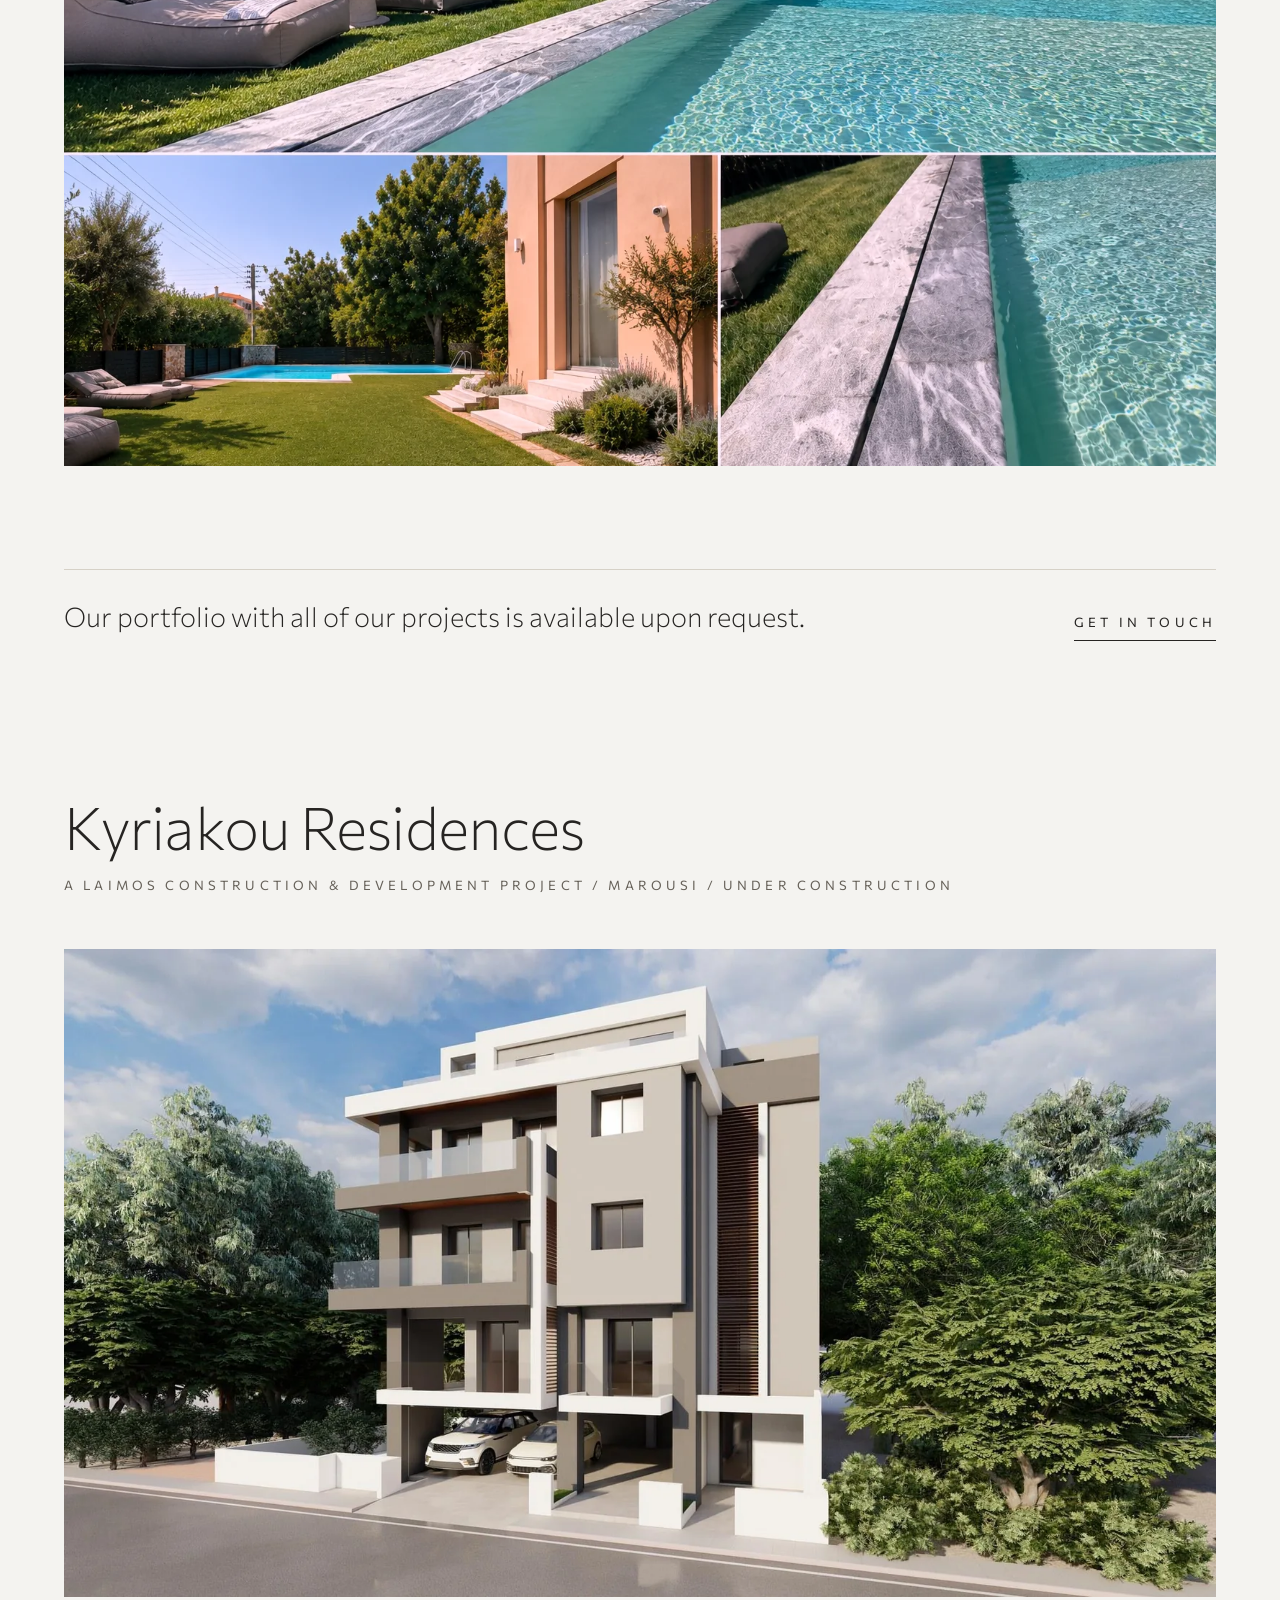
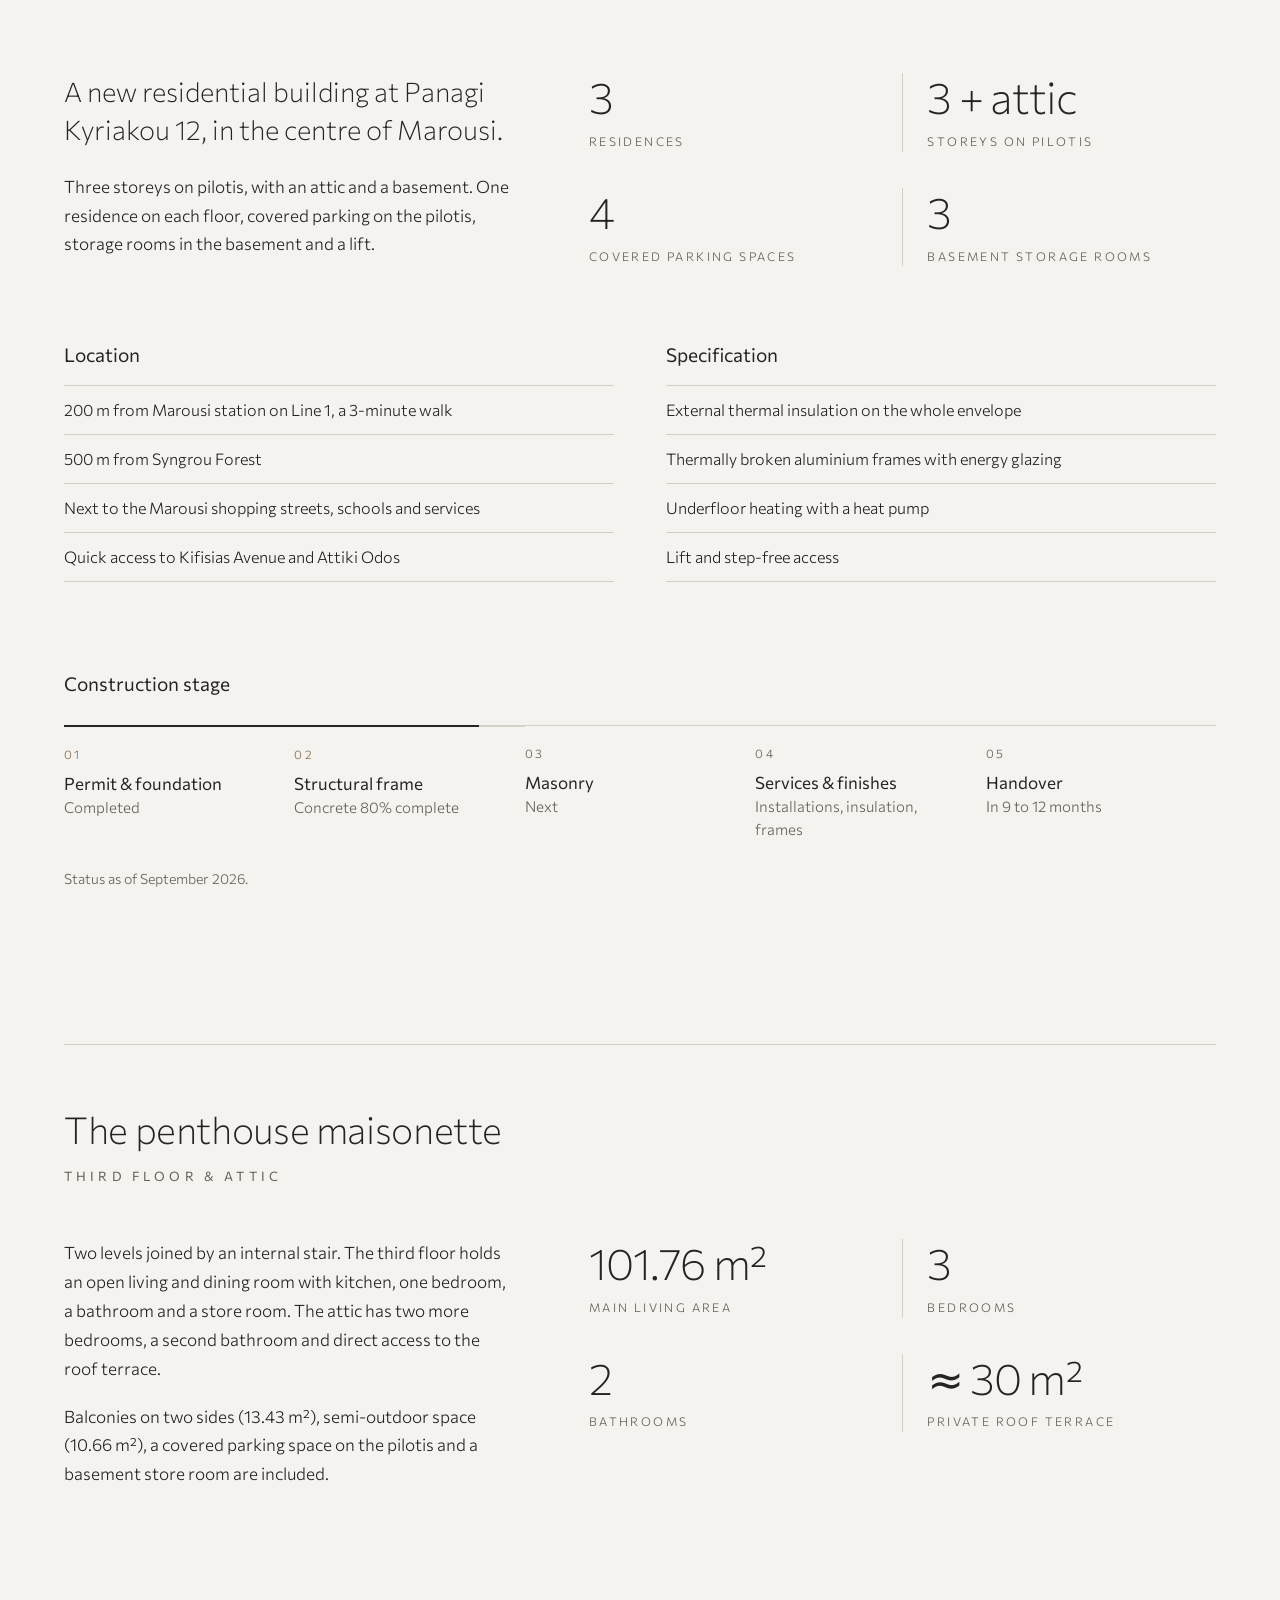
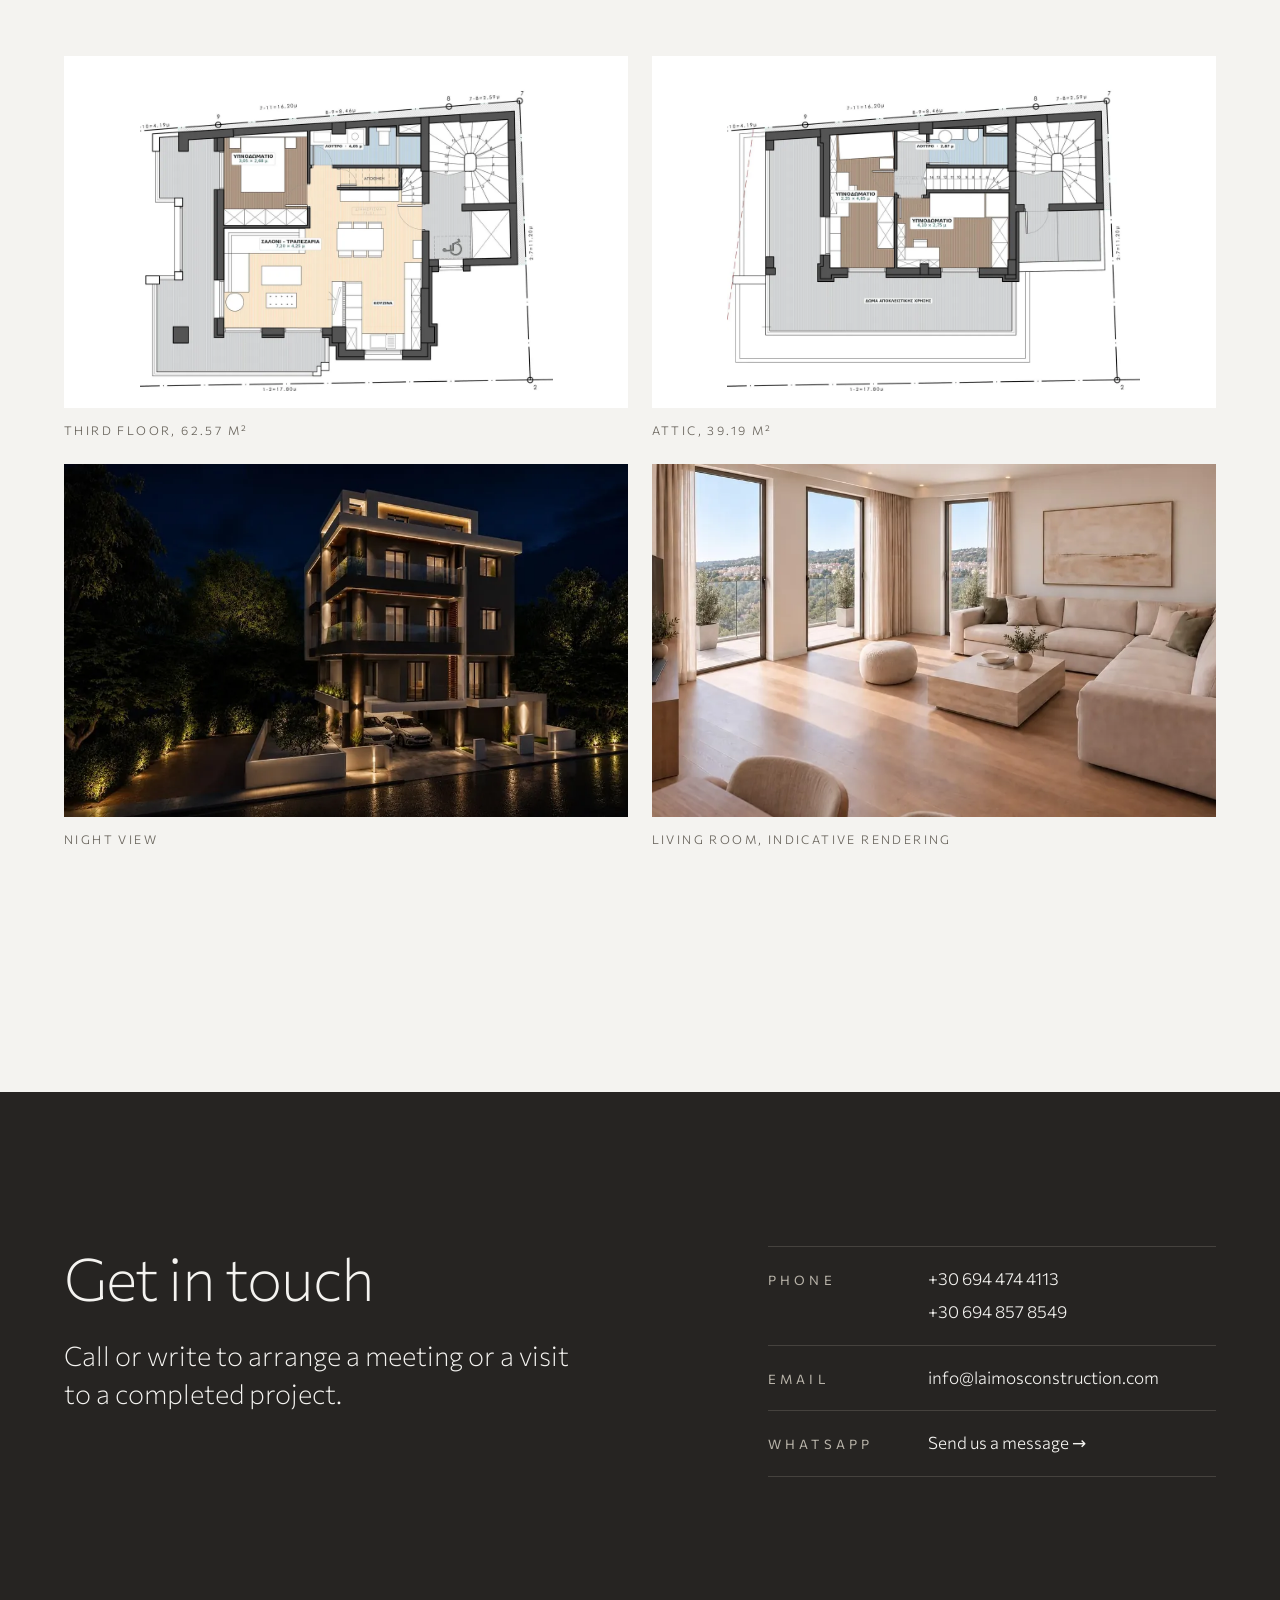
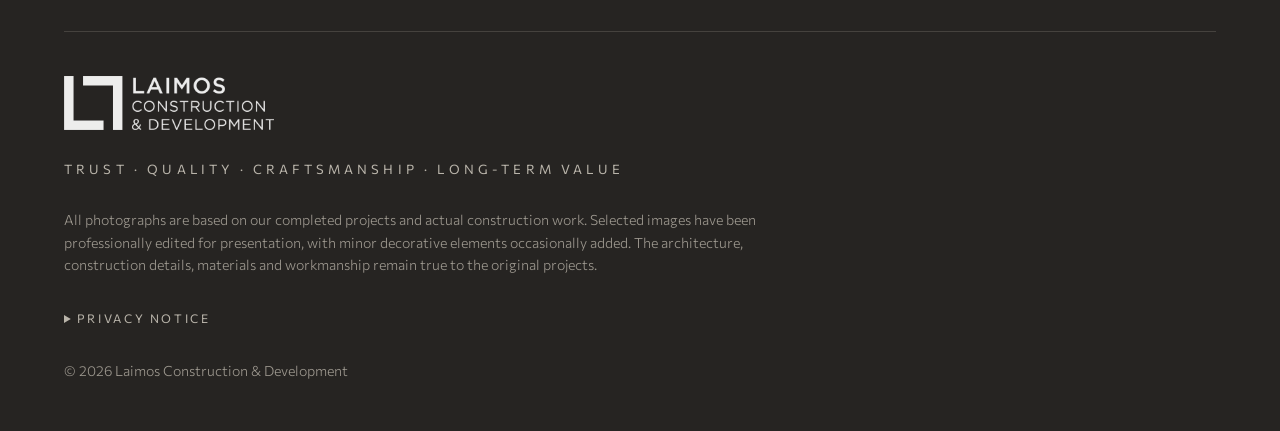
==== commit 604b66e5: "Spaces: back to the original entrance and staircase photo Co-Authored-By: Claude Opus 5.5 <noreply@a" ====
--- a/index.html
+++ b/index.html
@@ -206,7 +206,7 @@
       </header>
       <div class="chapter__rows">
         <div class="row">
-          <button class="shot" style="--r: 1.5000" data-full="assets/img/spaces-entrance-rods2.webp"><img src="assets/img/spaces-entrance-rods2.webp" width="1536" height="1024" loading="lazy" alt="Lit entrance steps, and an oak staircase with a glass balustrade"></button>
+          <button class="shot" style="--r: 1.5000" data-full="assets/img/spaces-entrance.webp"><img src="assets/img/spaces-entrance.webp" width="1536" height="1024" loading="lazy" alt="Lit entrance steps, and an oak staircase with a glass balustrade"></button>
           <button class="shot" style="--r: 0.7350" data-full="assets/img/spaces-gallery.webp"><img src="assets/img/spaces-gallery-t.webp" width="735" height="1000" loading="lazy" alt="Double-height living room seen from the gallery"></button>
         </div>
         <div class="row">
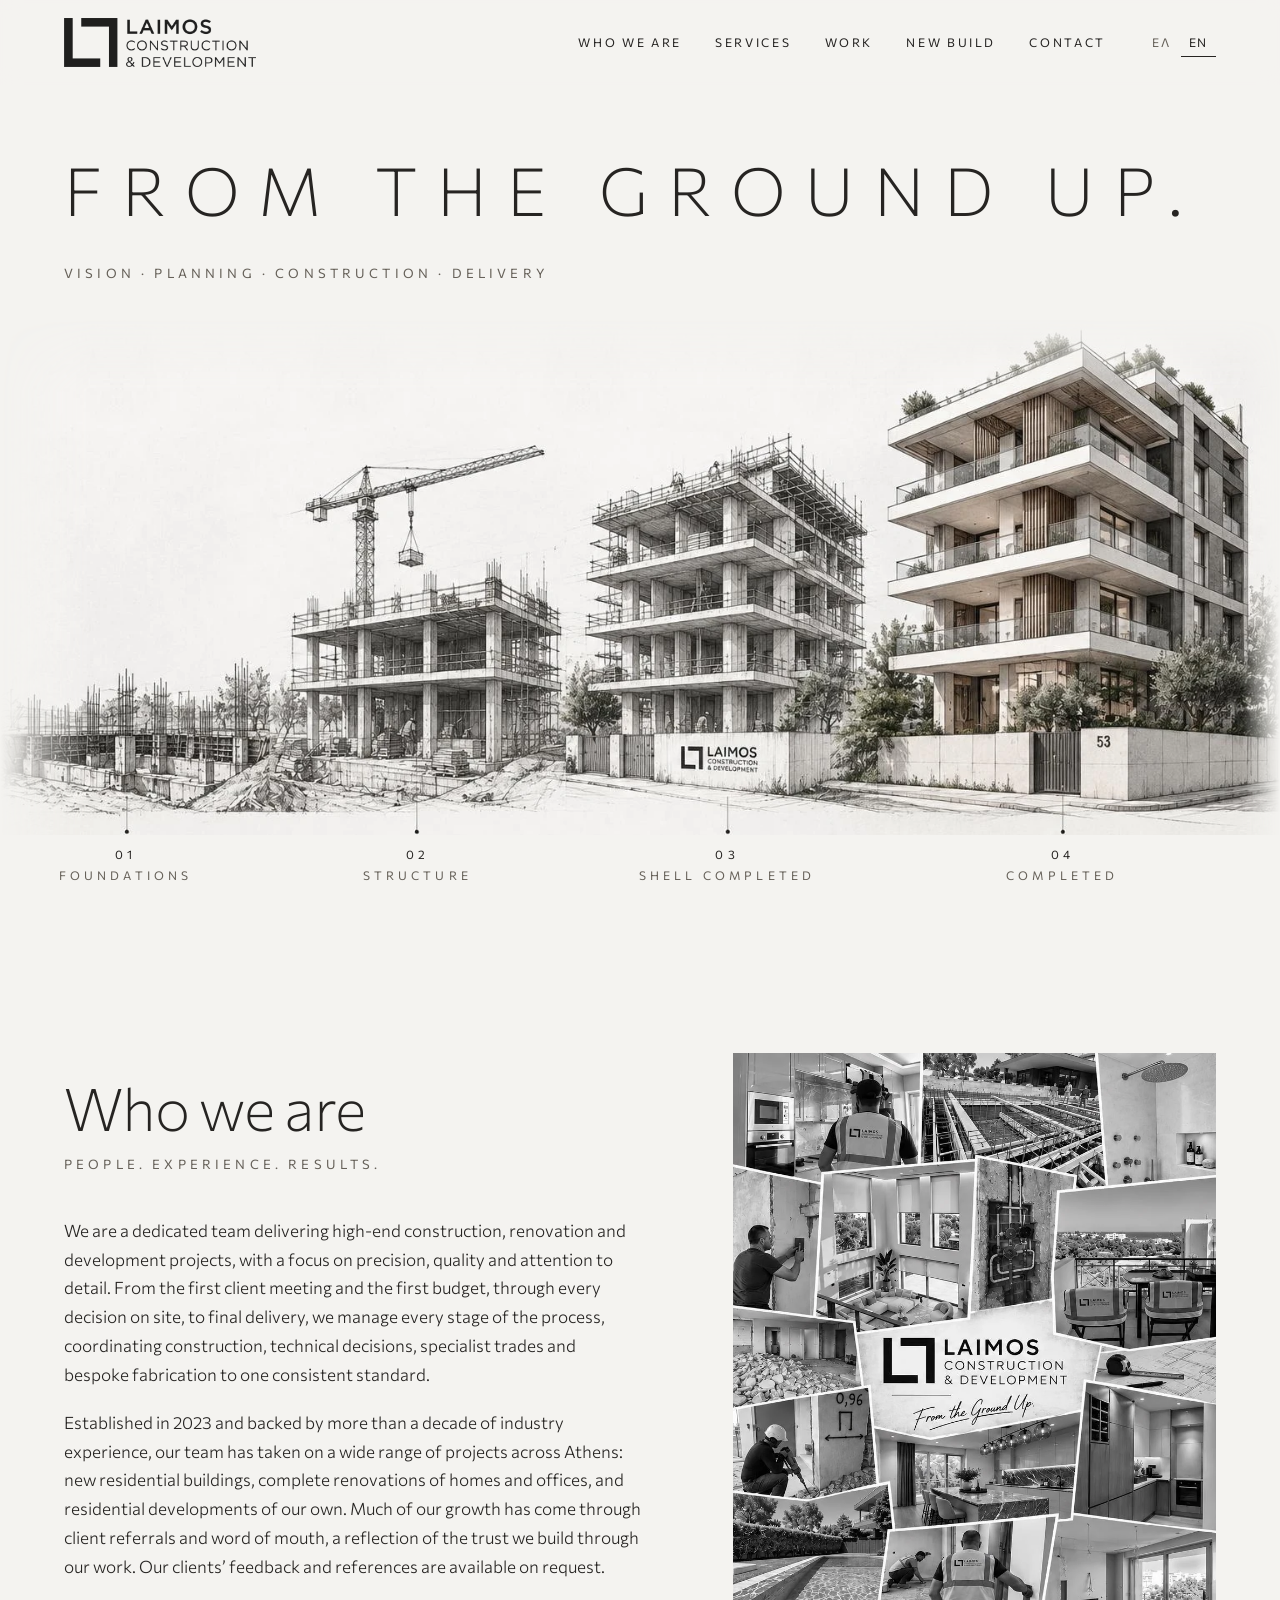
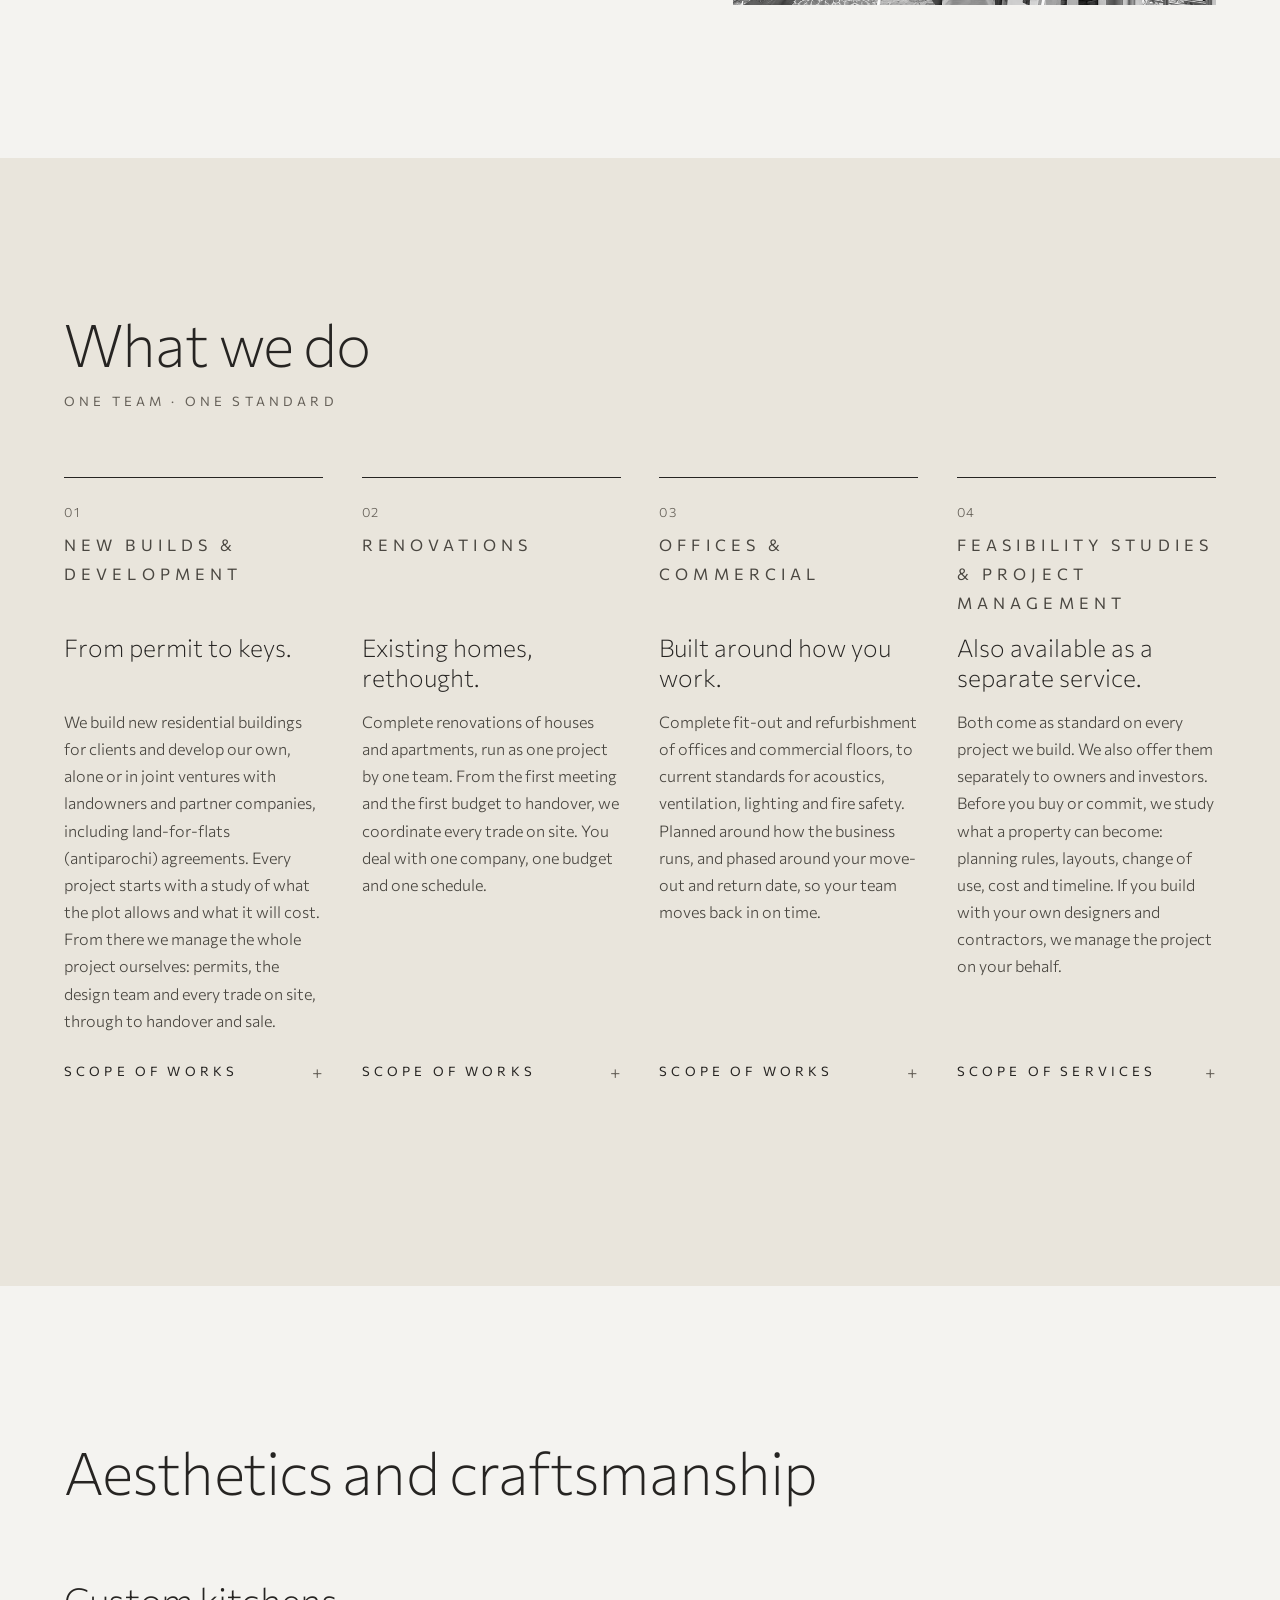
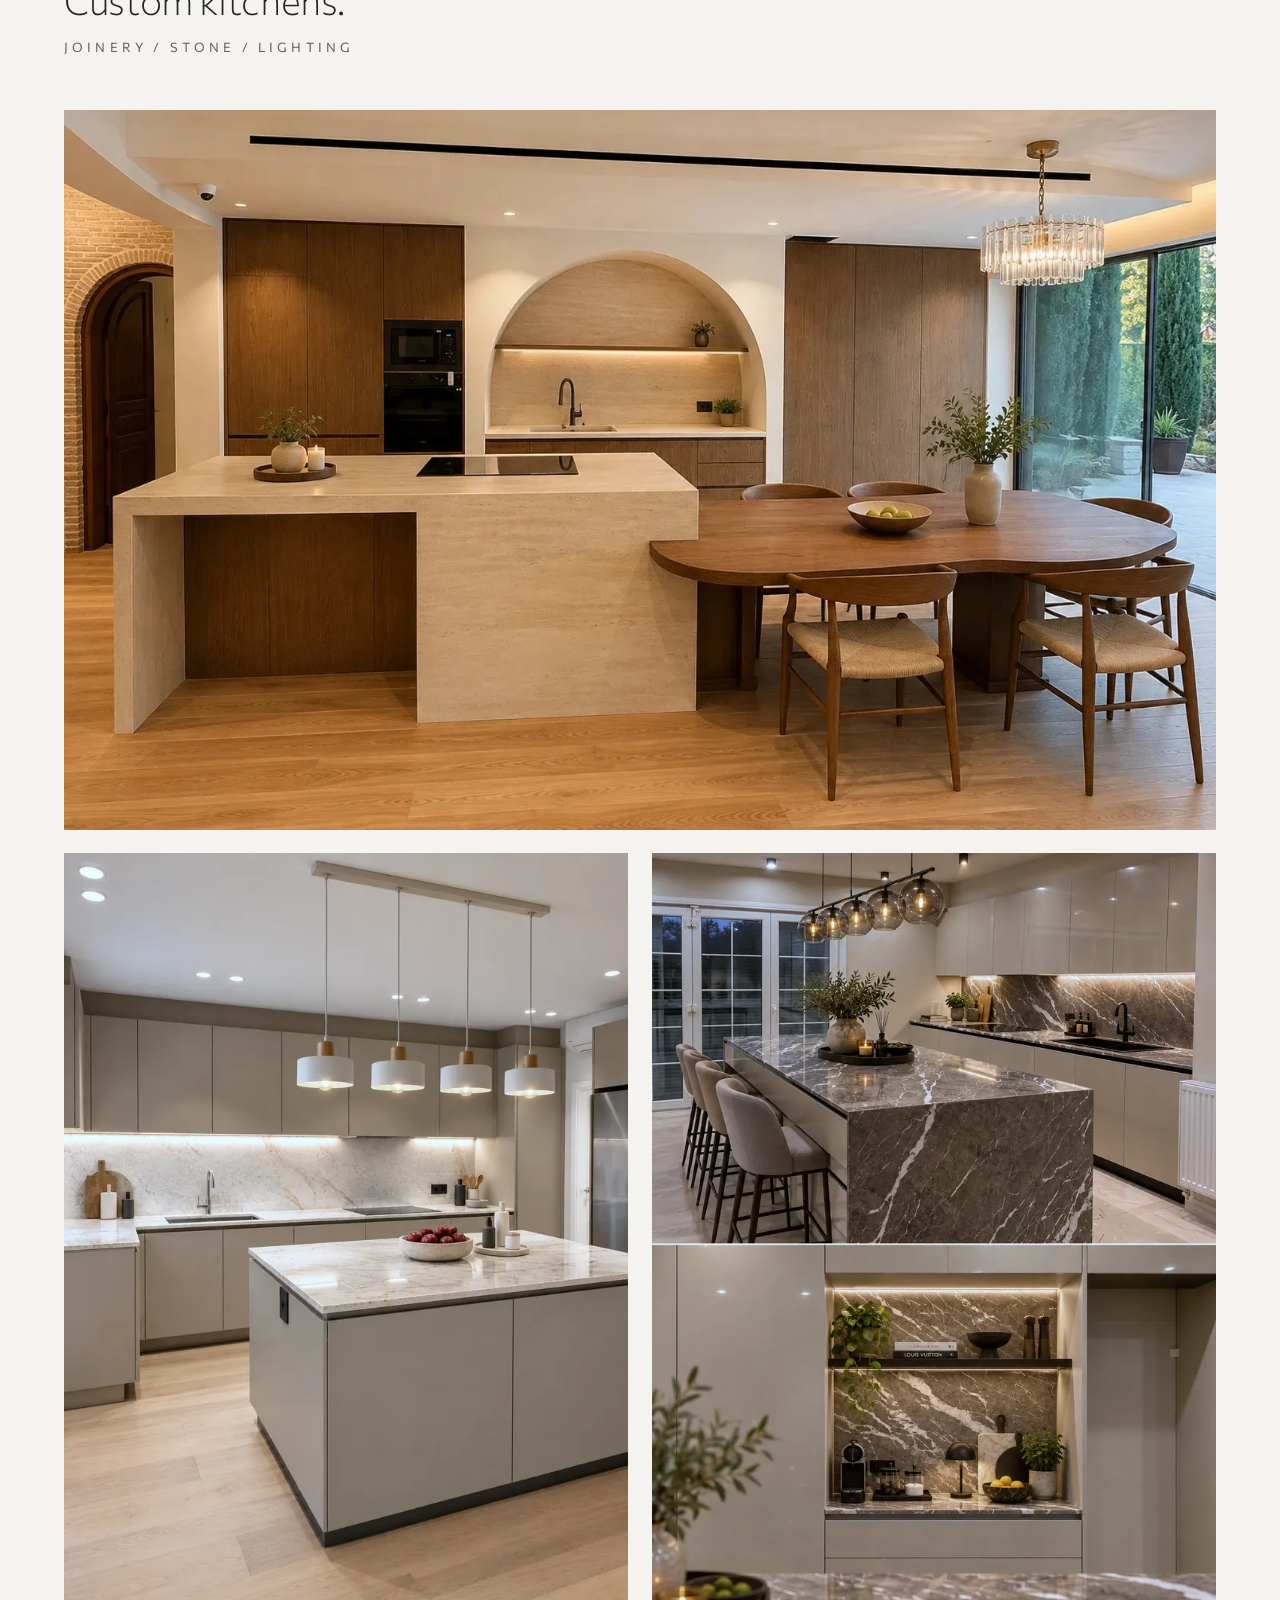
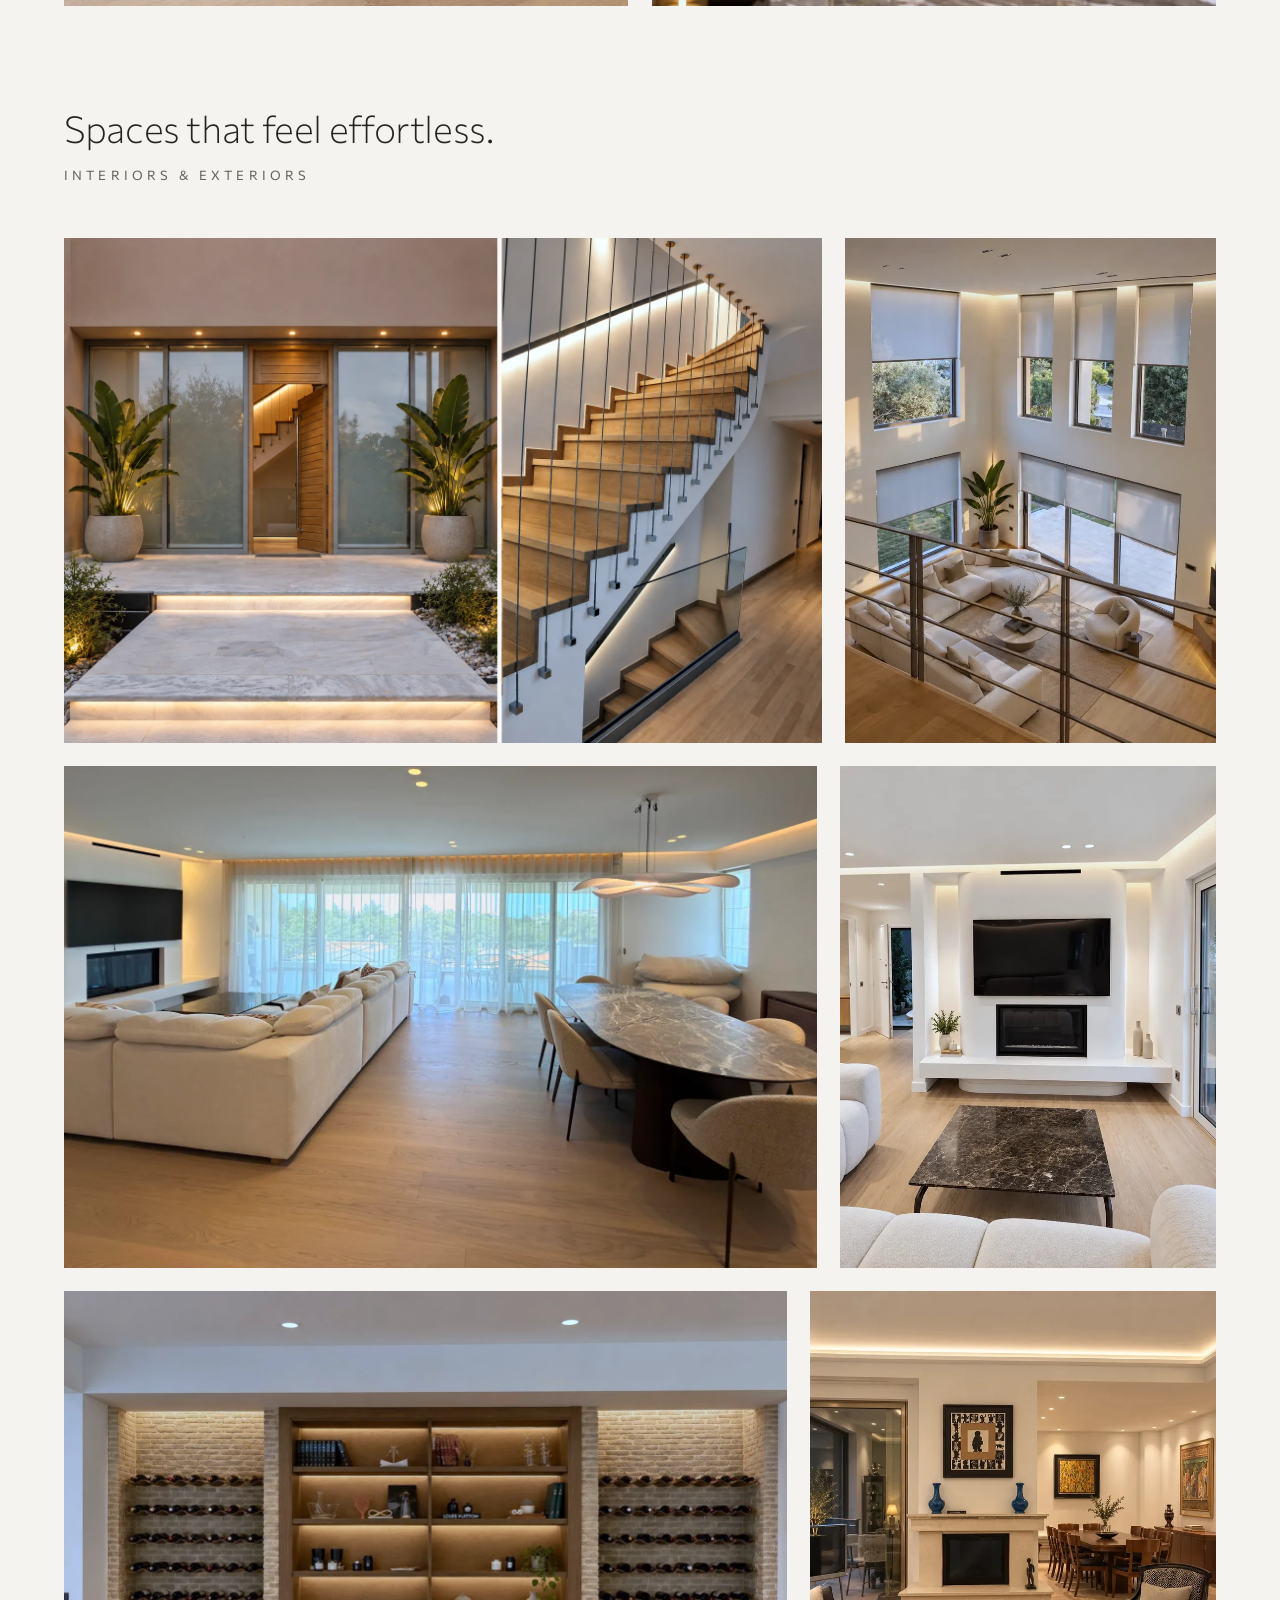
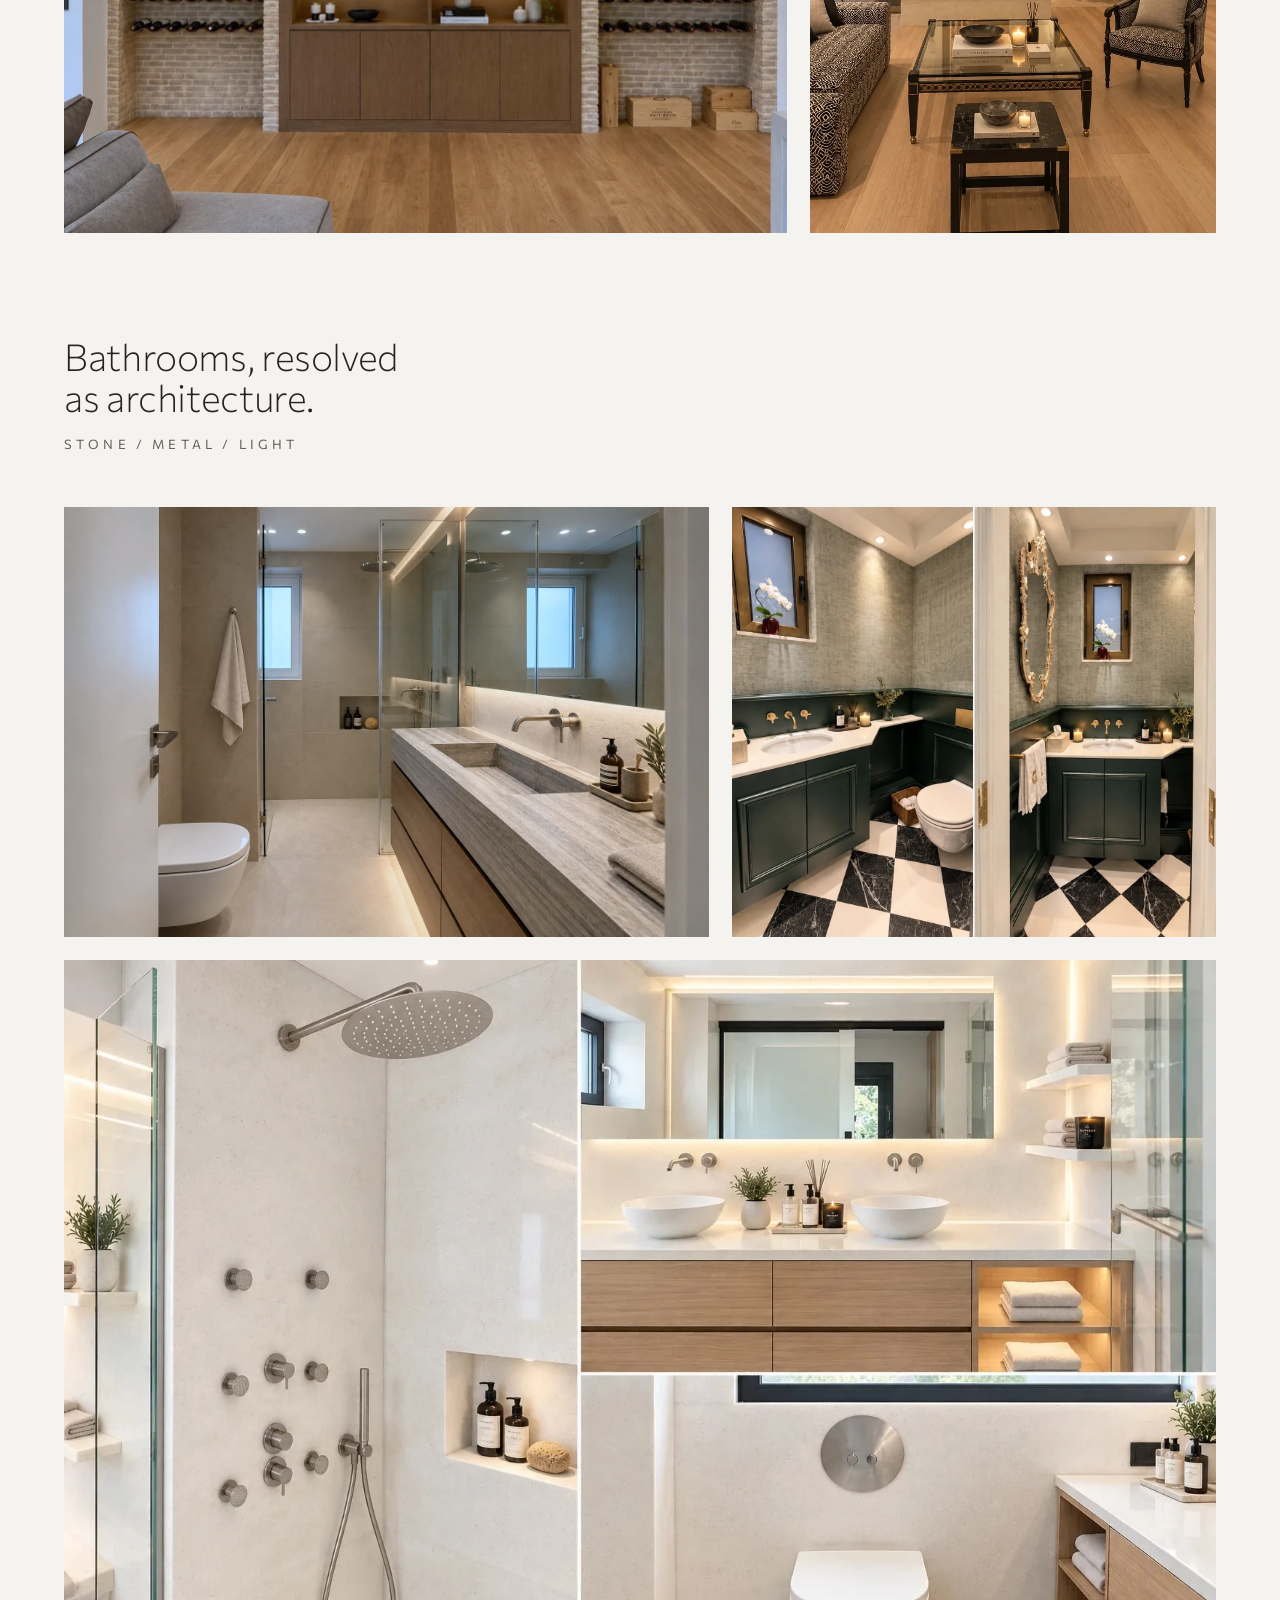
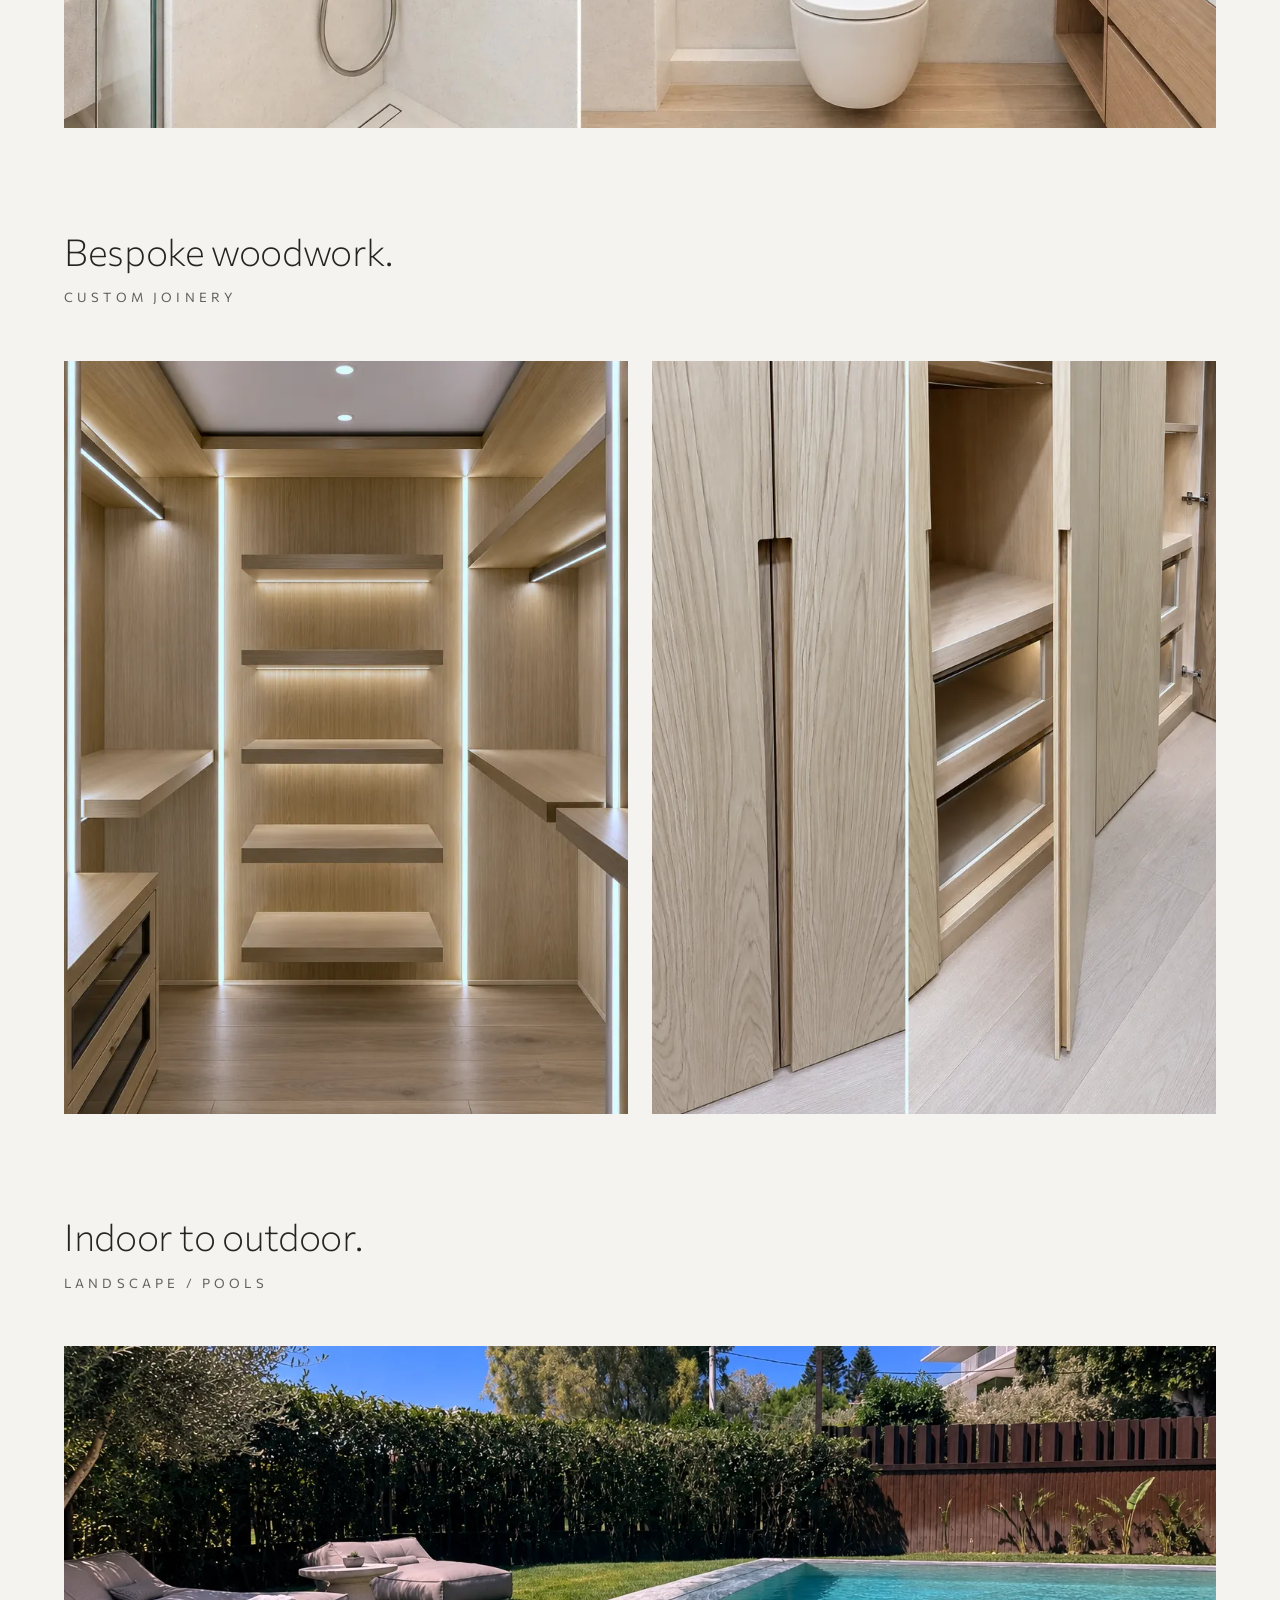
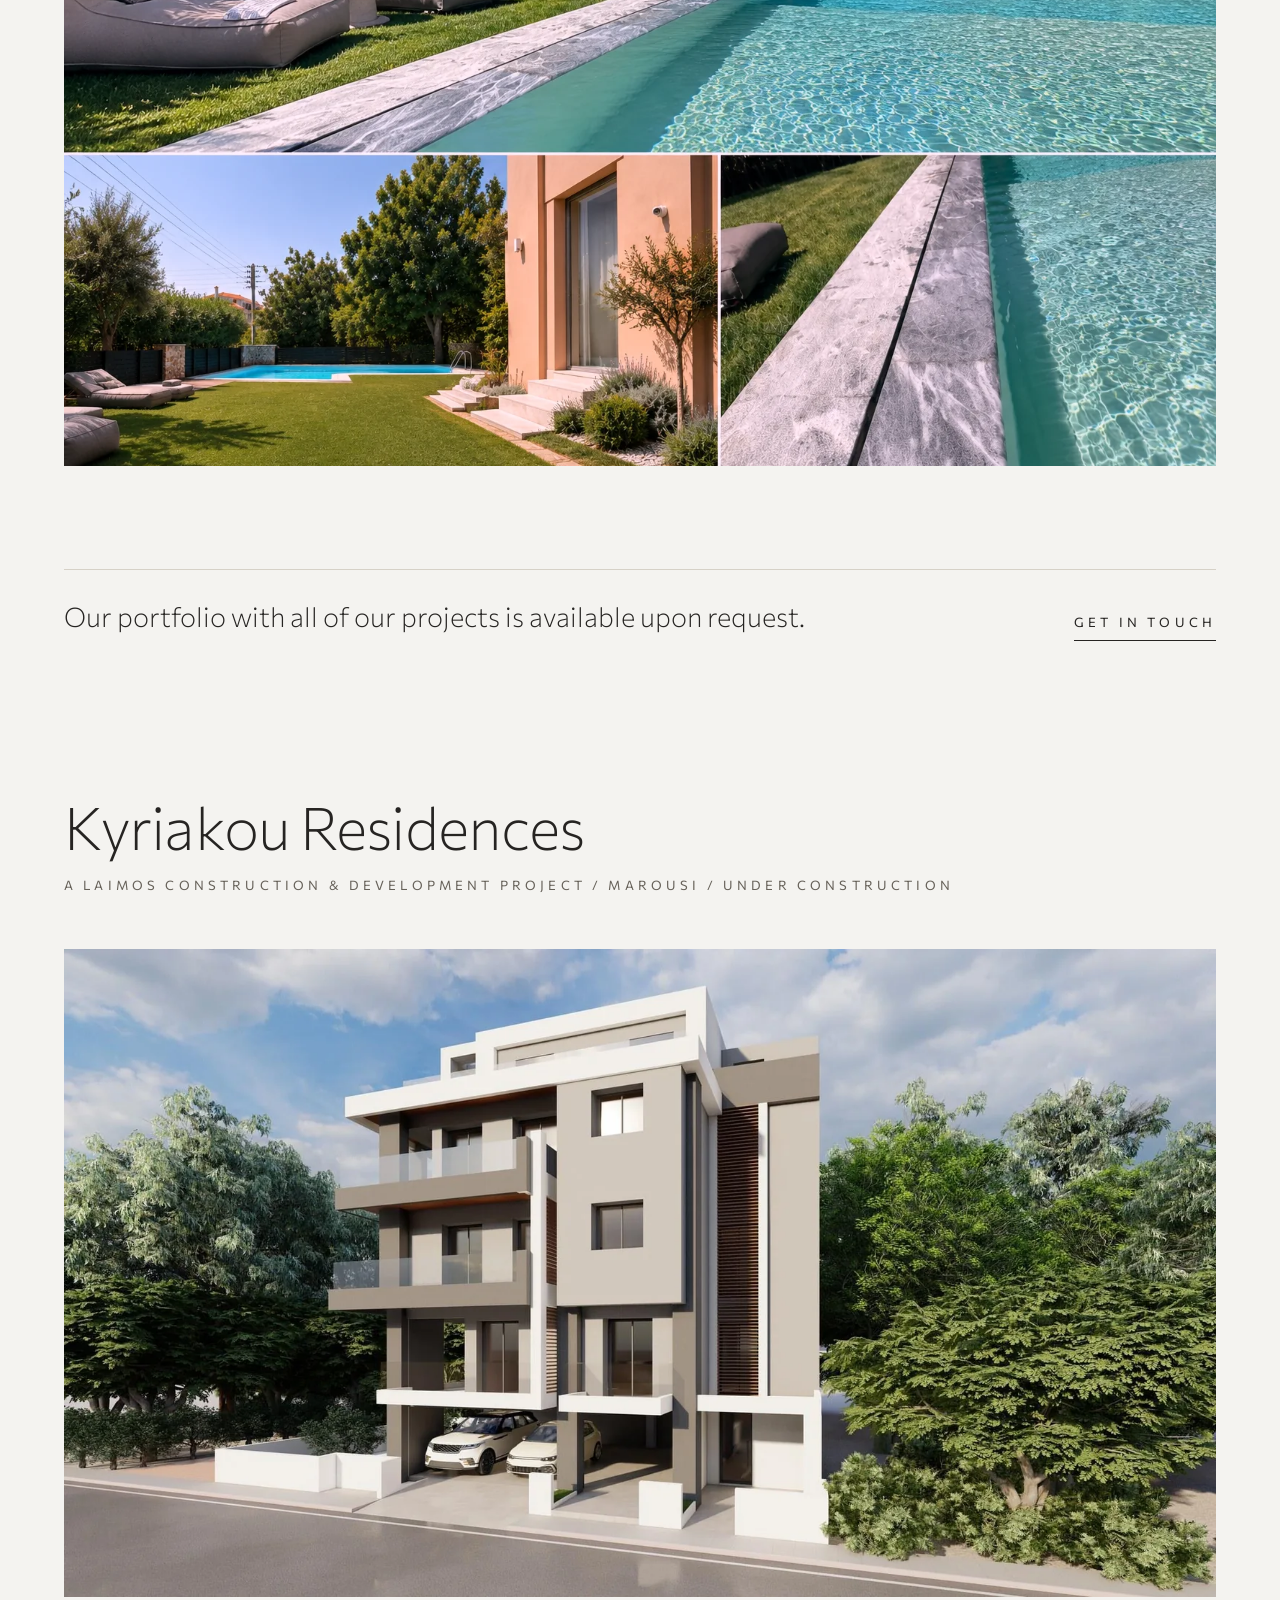
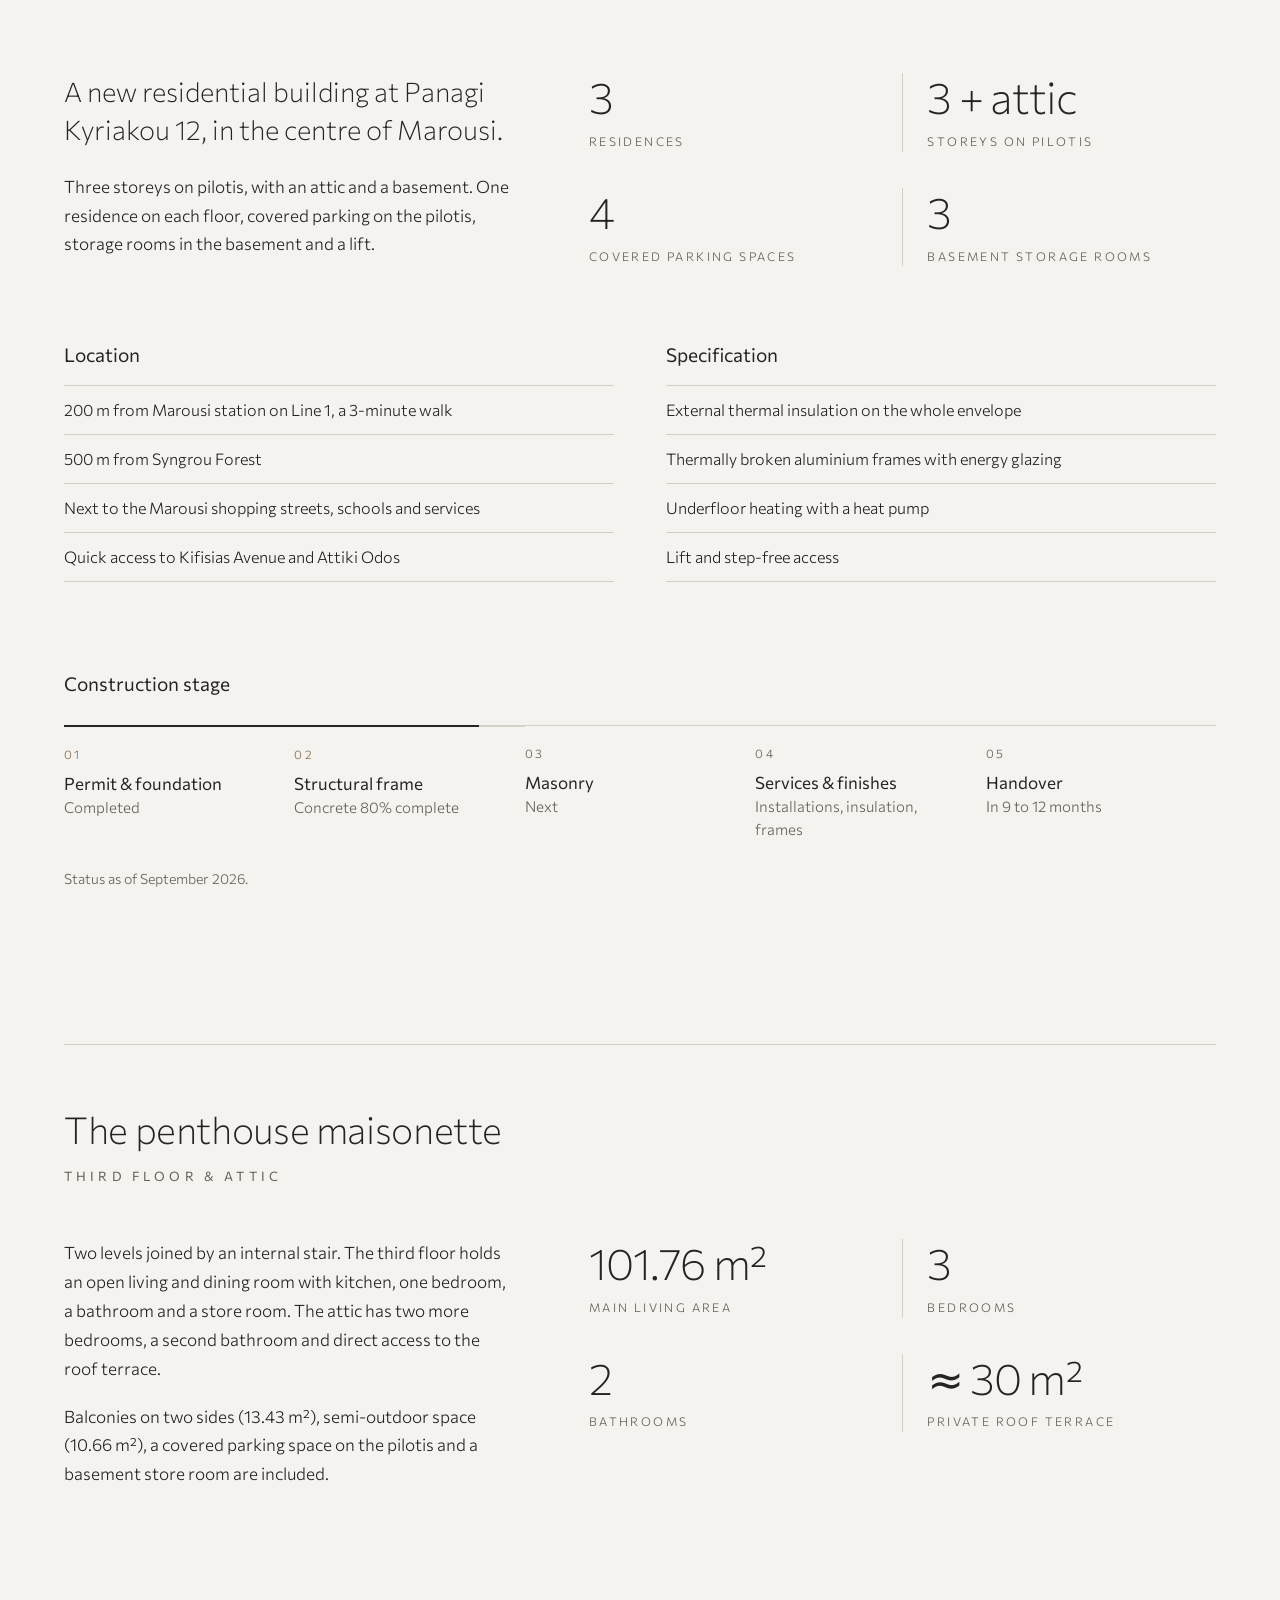
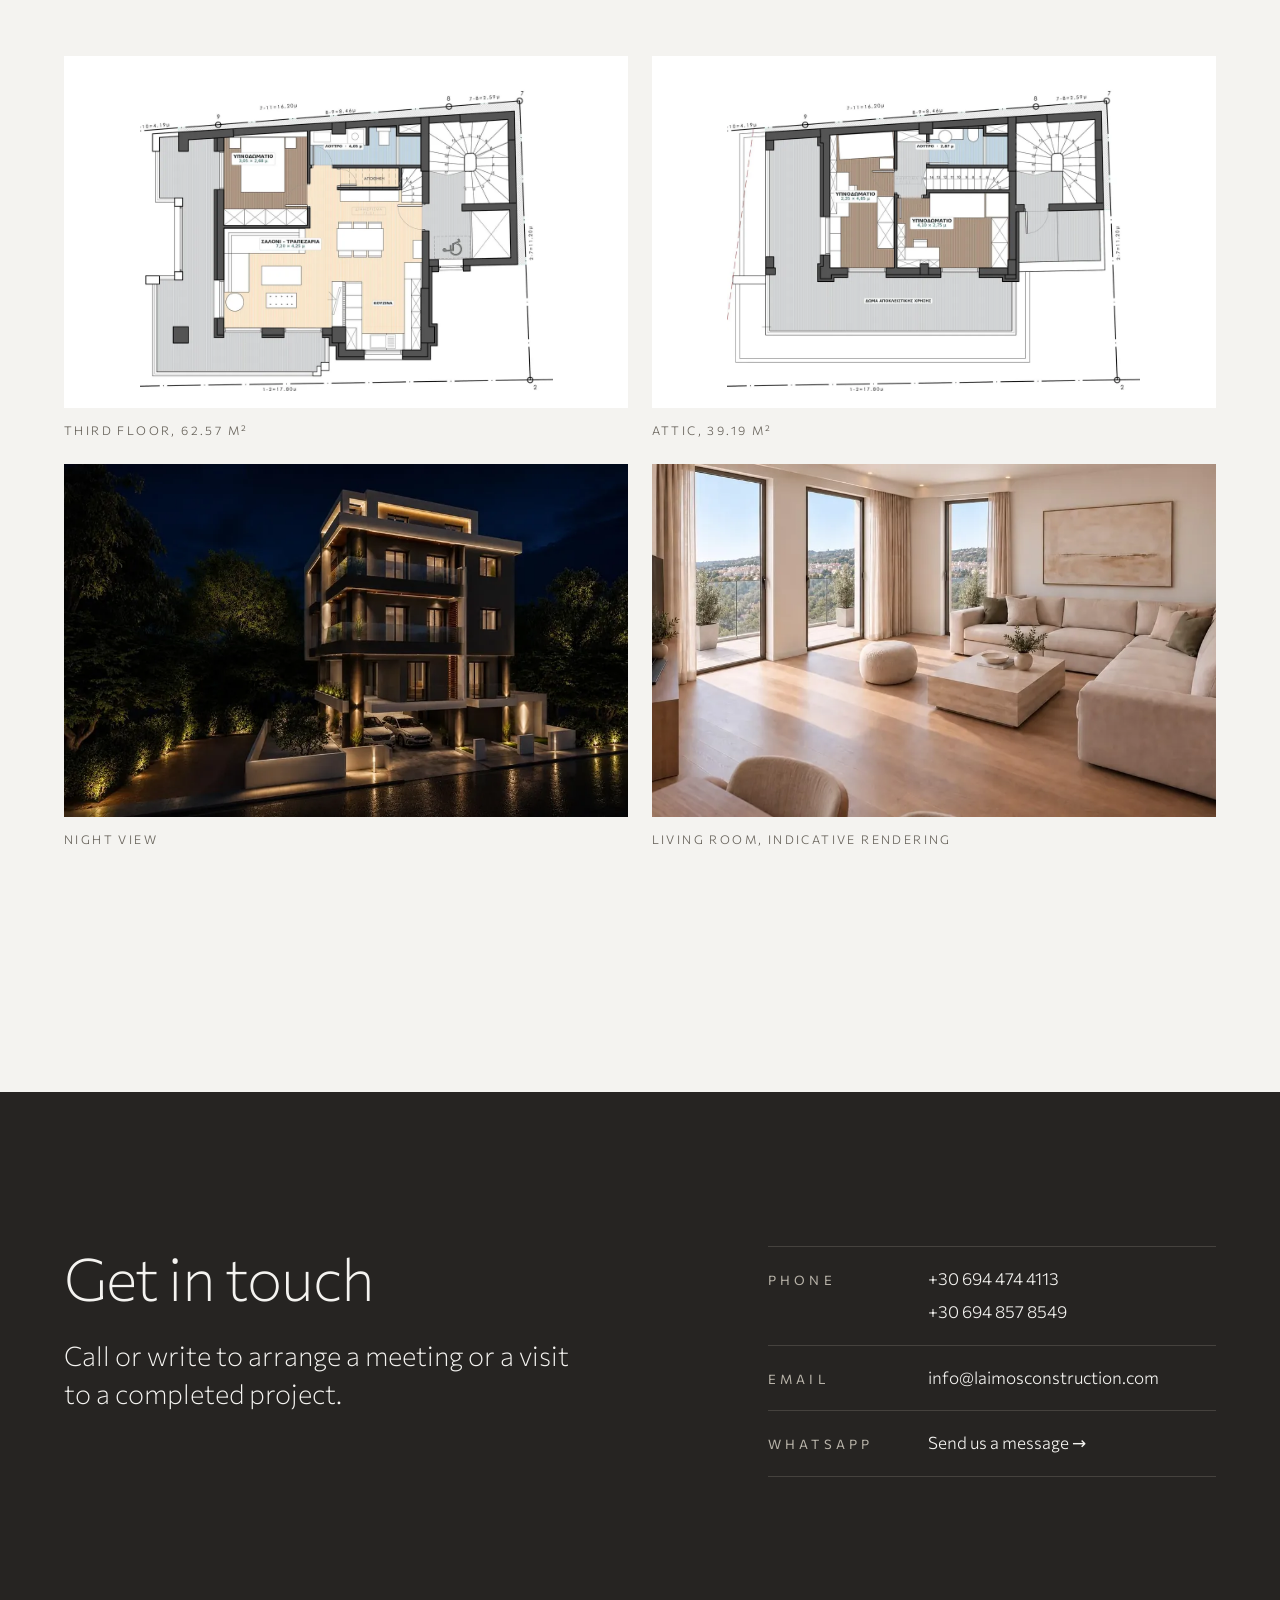
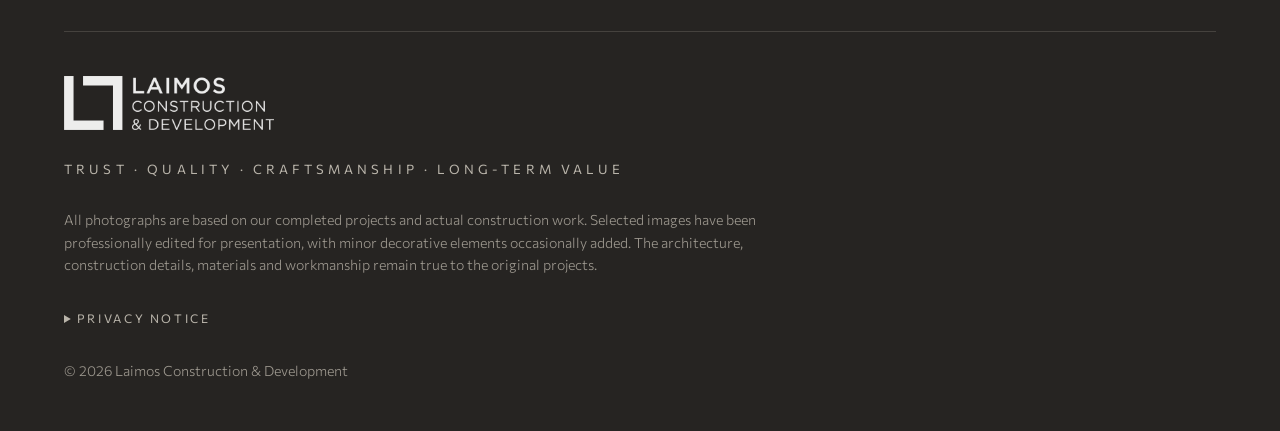
==== commit b1bc0b34: "Spaces: new staircase photo with straight rods in the entrance collage Co-Authored-By: Claude Opus 5" ====
--- a/index.html
+++ b/index.html
@@ -206,7 +206,7 @@
       </header>
       <div class="chapter__rows">
         <div class="row">
-          <button class="shot" style="--r: 1.5000" data-full="assets/img/spaces-entrance.webp"><img src="assets/img/spaces-entrance.webp" width="1536" height="1024" loading="lazy" alt="Lit entrance steps, and an oak staircase with a glass balustrade"></button>
+          <button class="shot" style="--r: 1.5000" data-full="assets/img/spaces-entrance-new.webp"><img src="assets/img/spaces-entrance-new.webp" width="1536" height="1024" loading="lazy" alt="Lit entrance steps, and an oak staircase with a glass balustrade"></button>
           <button class="shot" style="--r: 0.7350" data-full="assets/img/spaces-gallery.webp"><img src="assets/img/spaces-gallery-t.webp" width="735" height="1000" loading="lazy" alt="Double-height living room seen from the gallery"></button>
         </div>
         <div class="row">
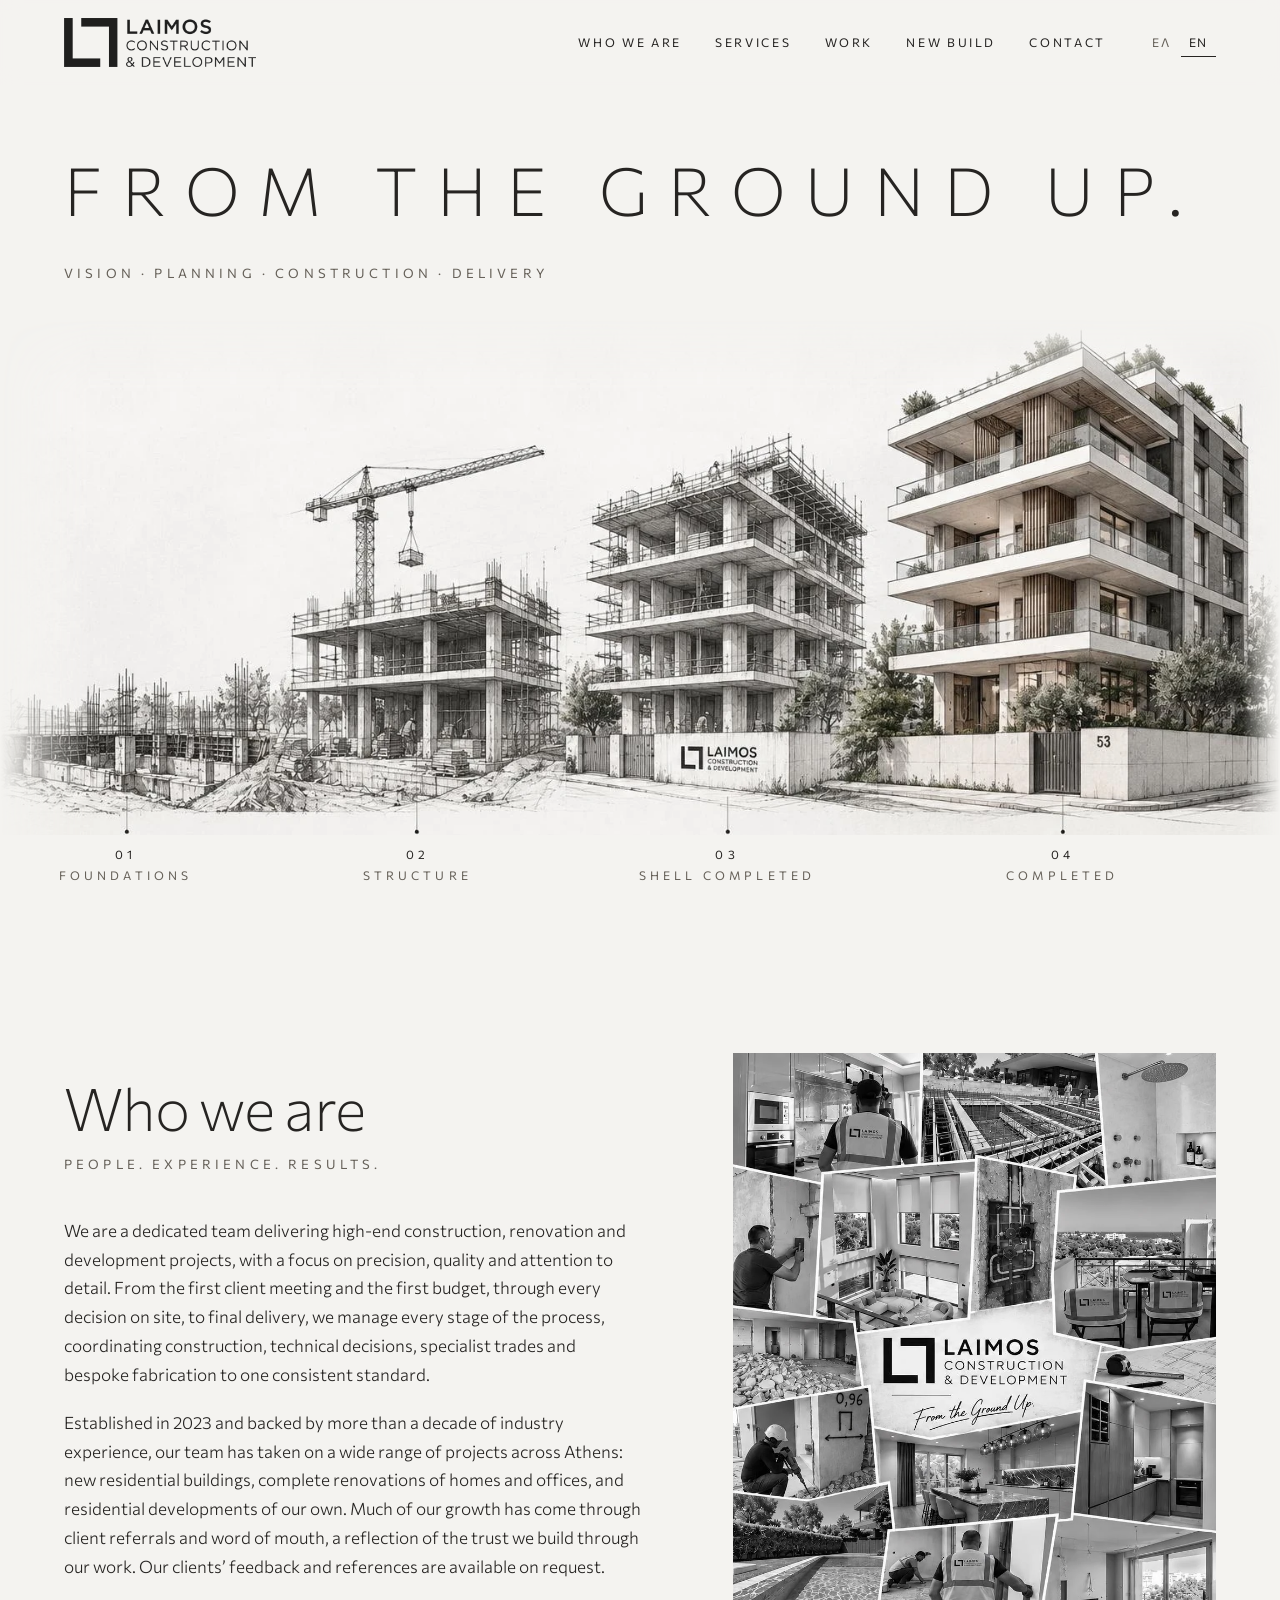
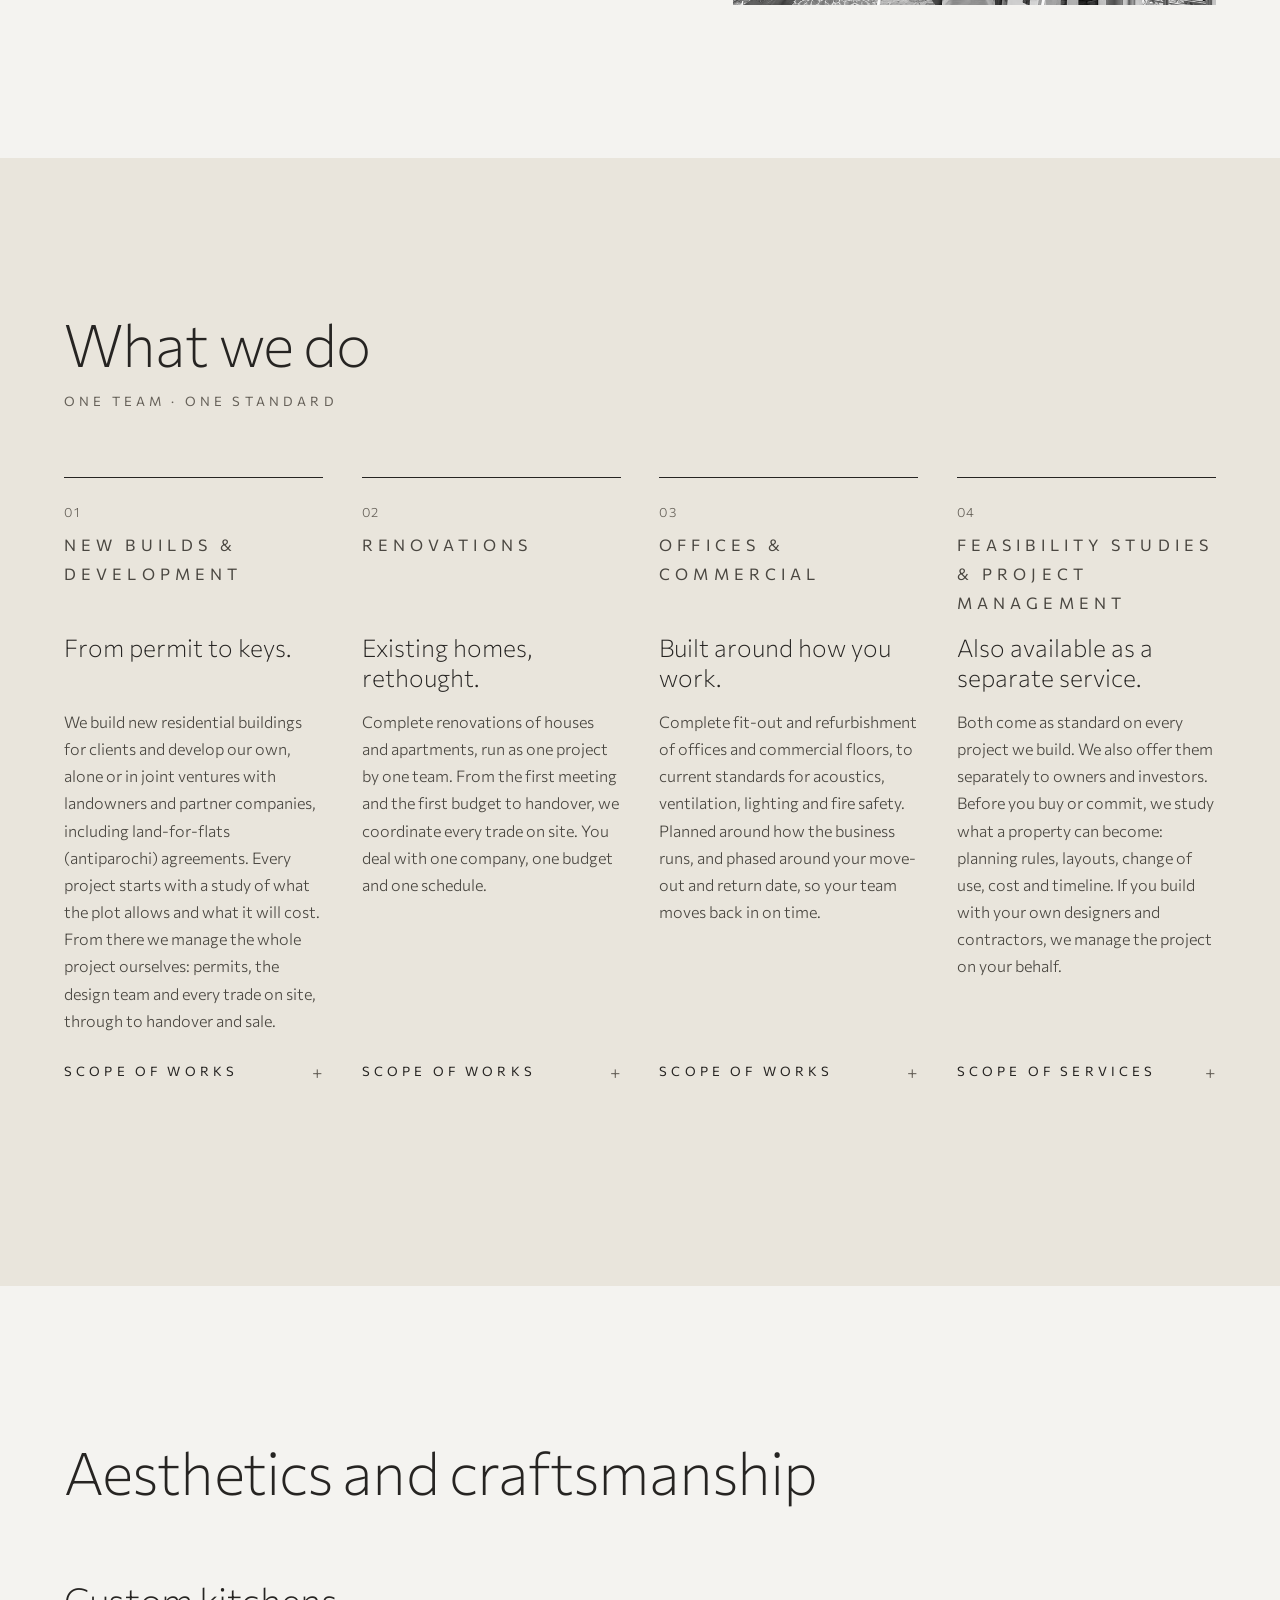
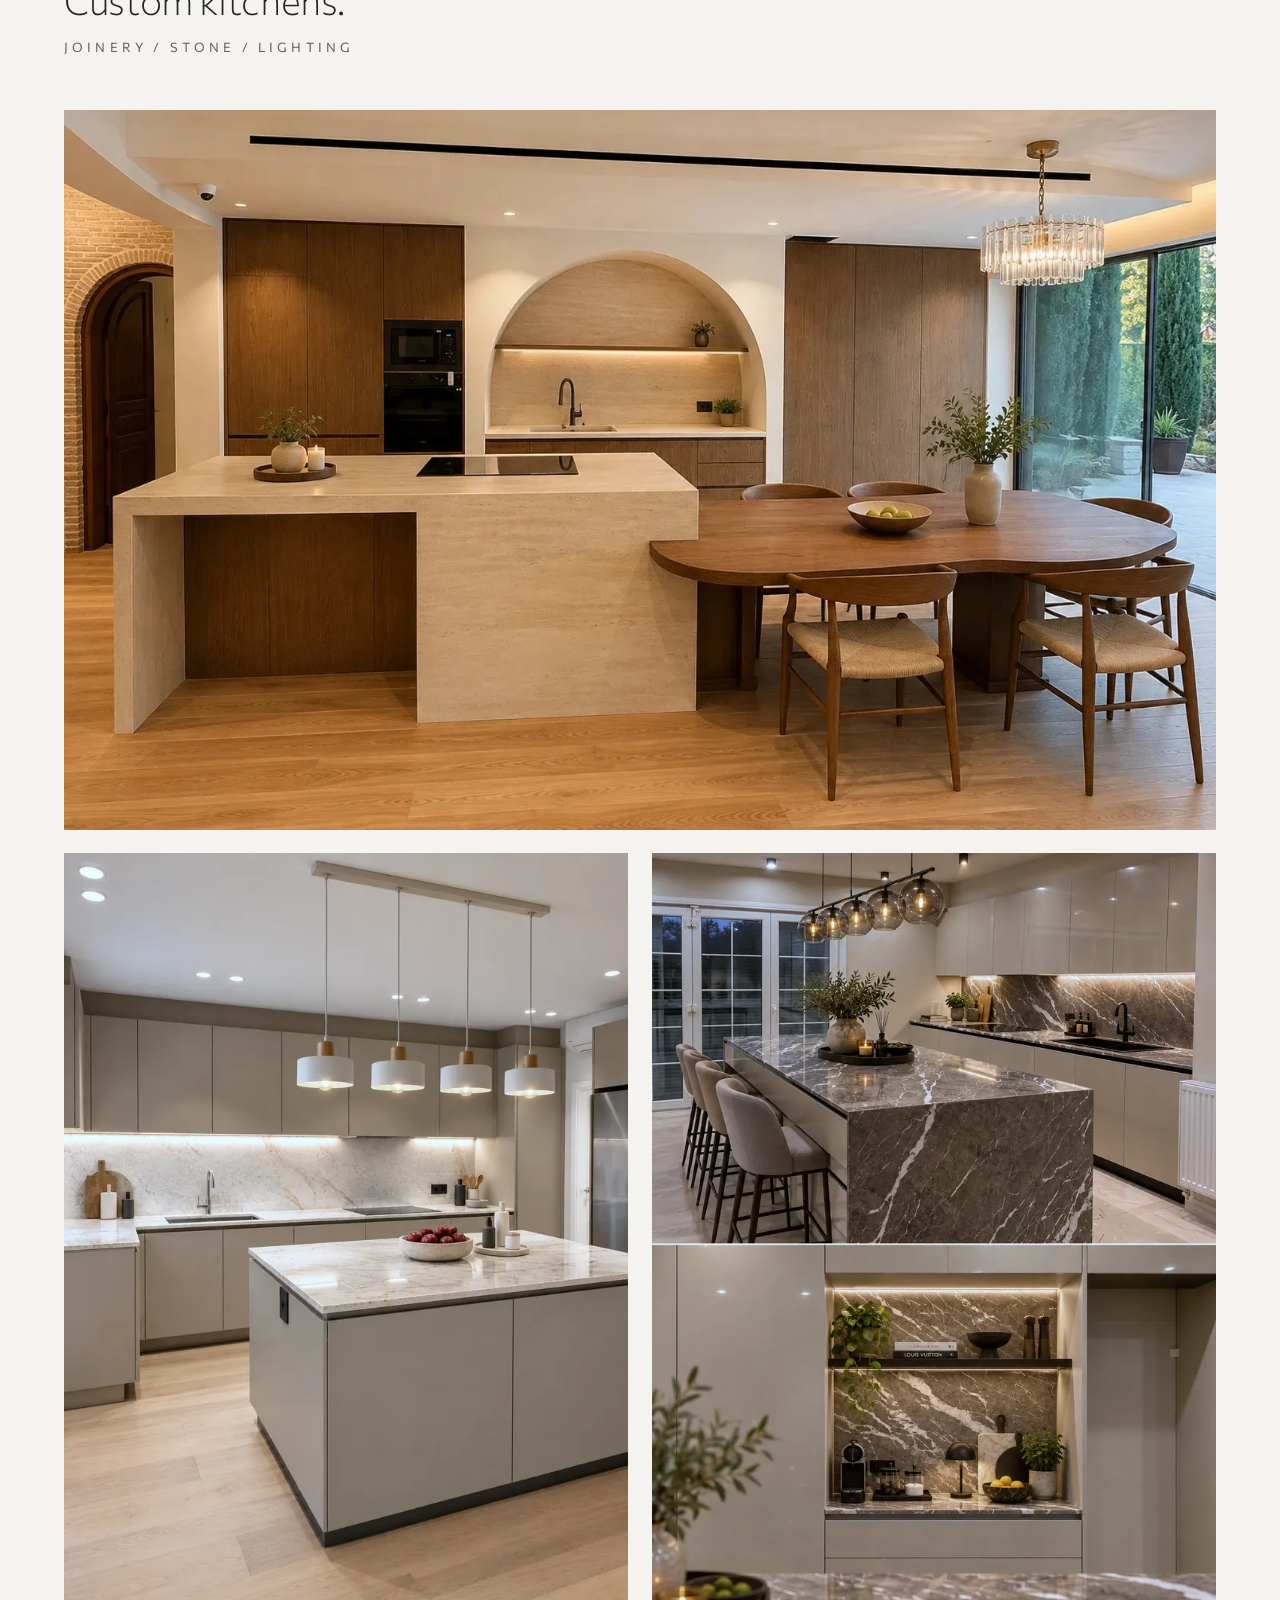
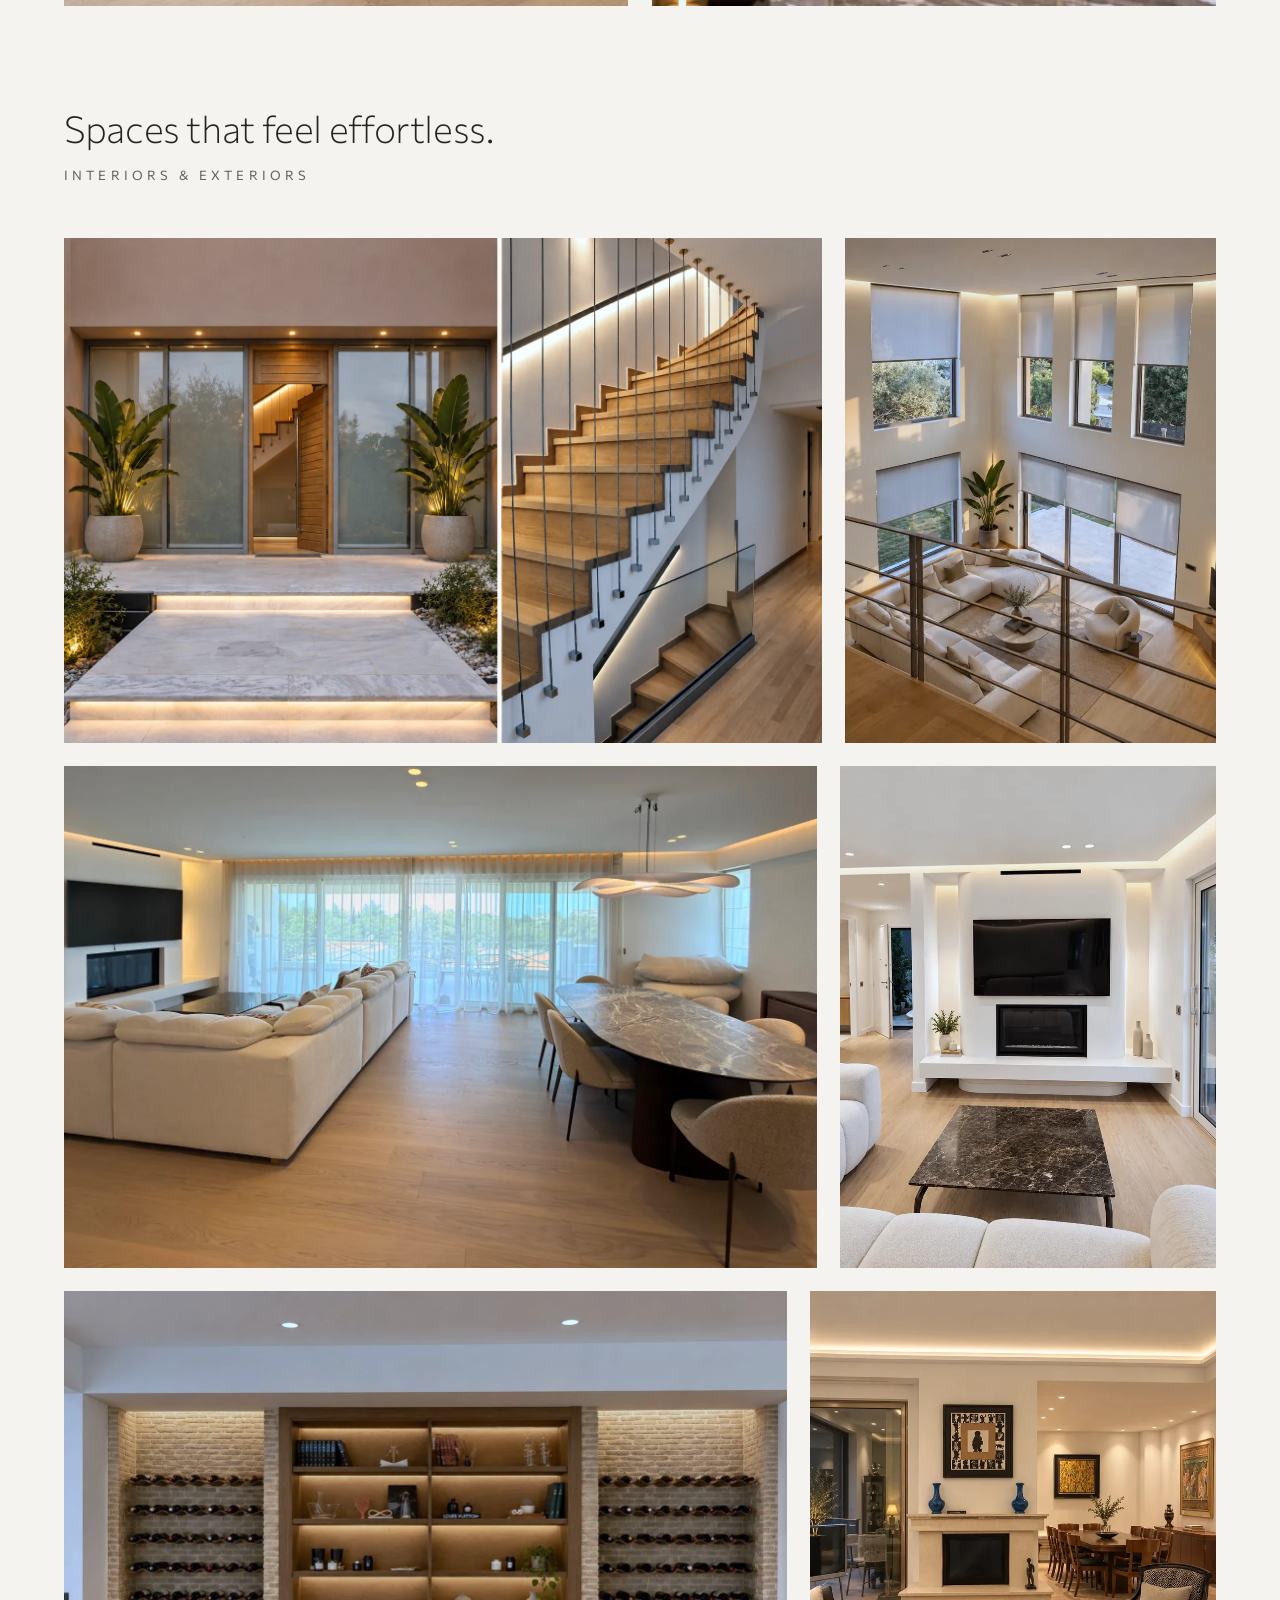
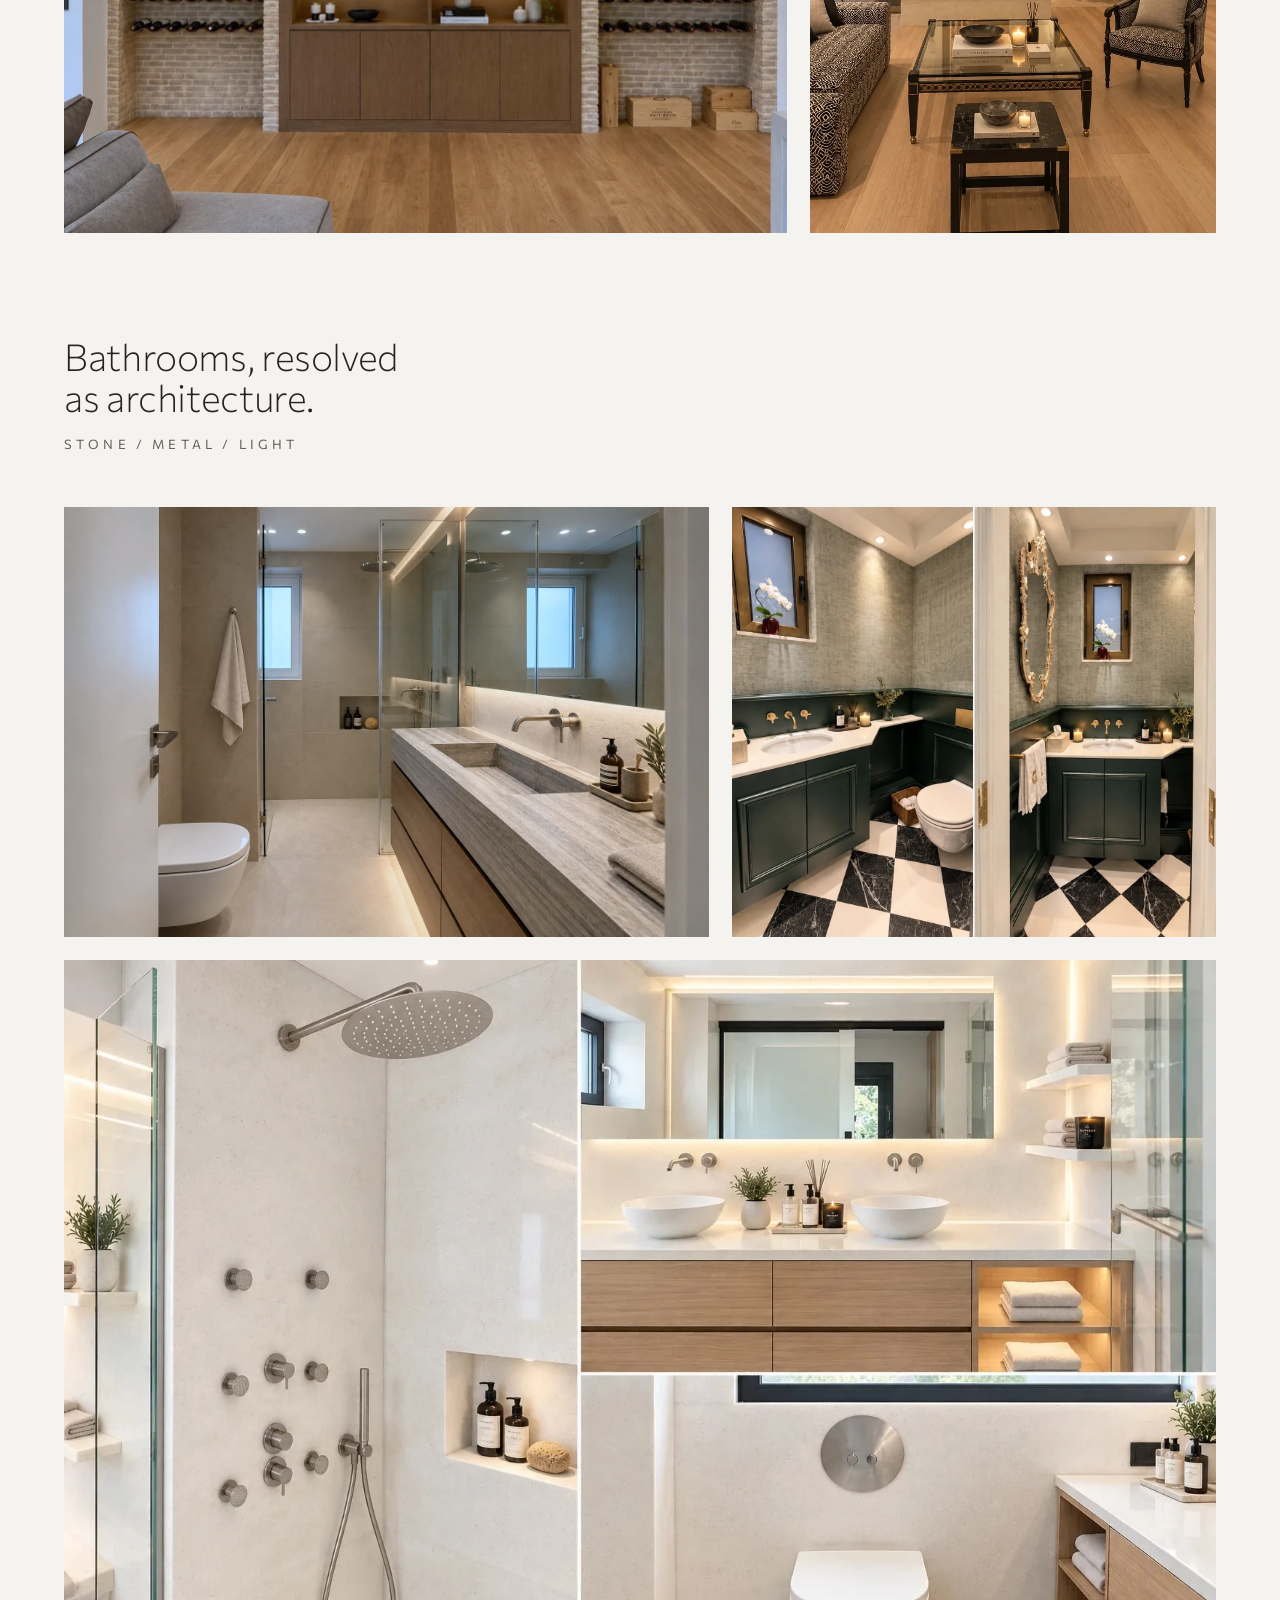
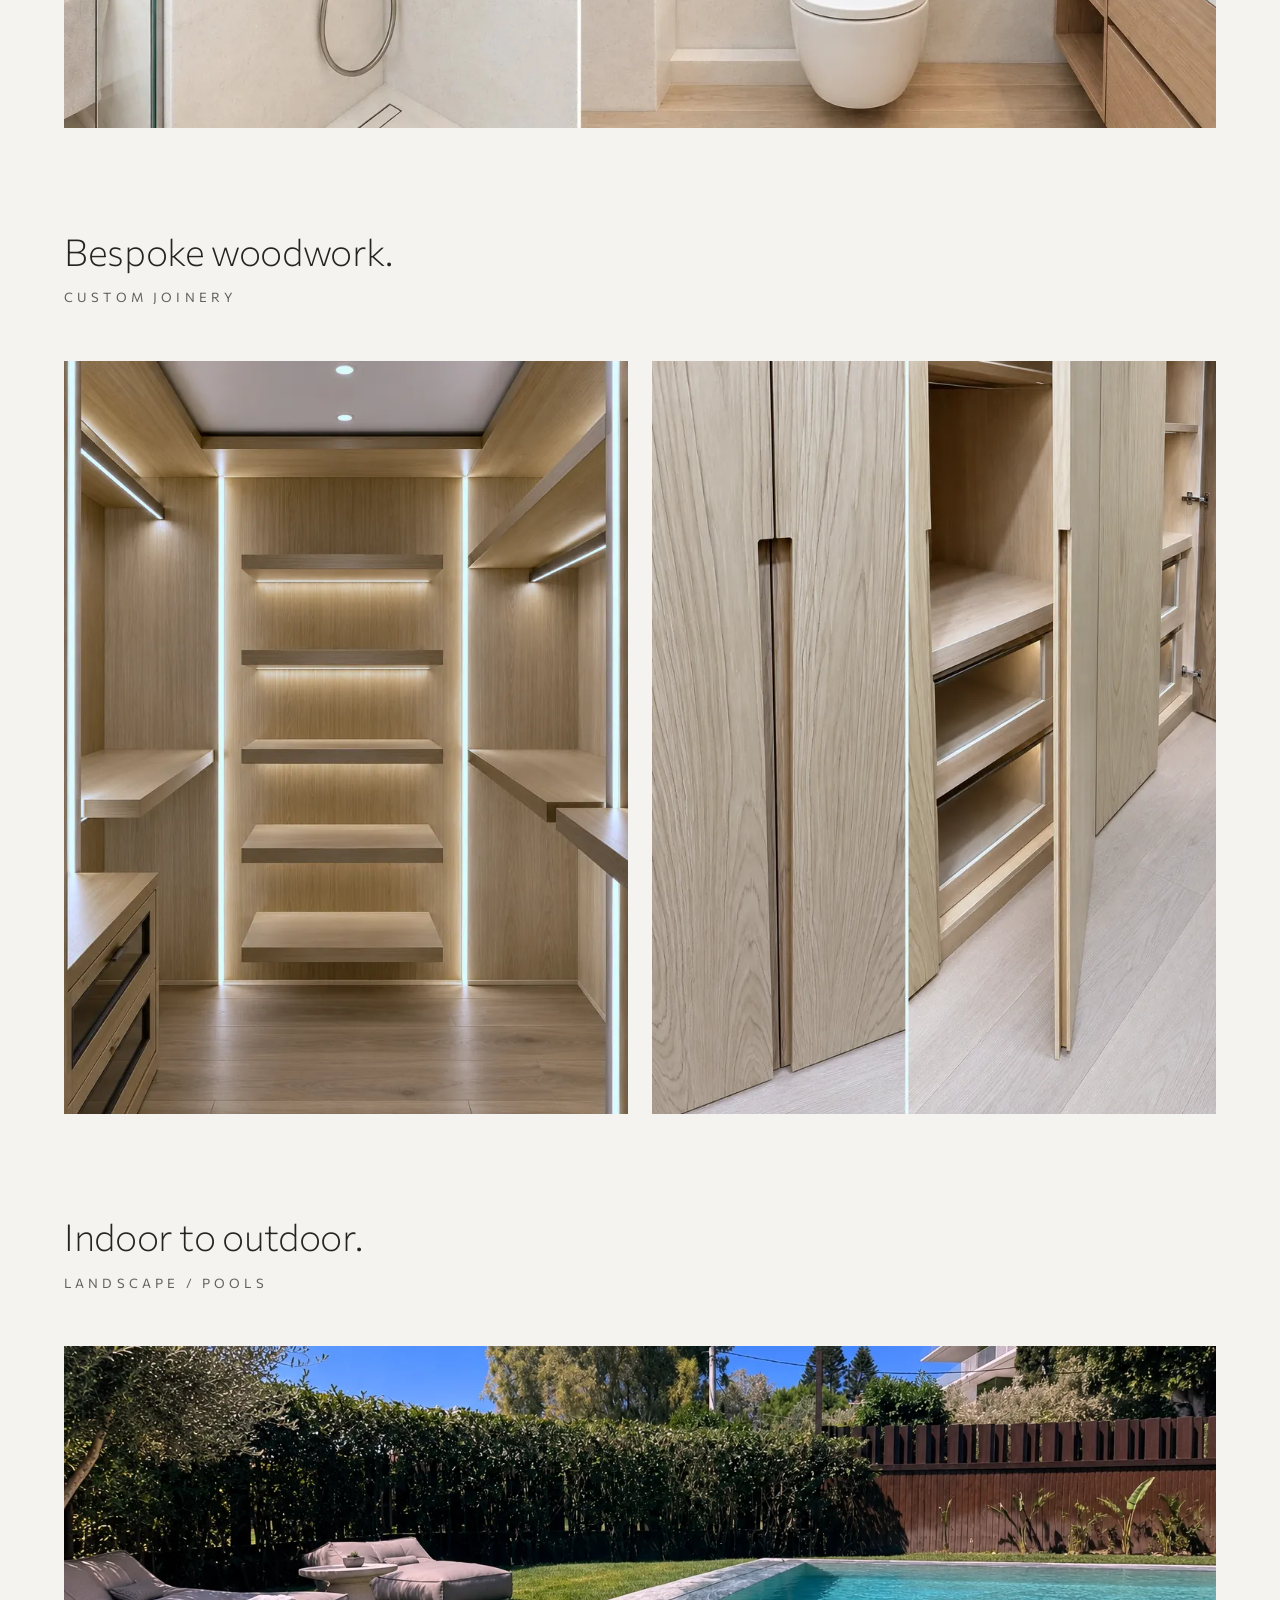
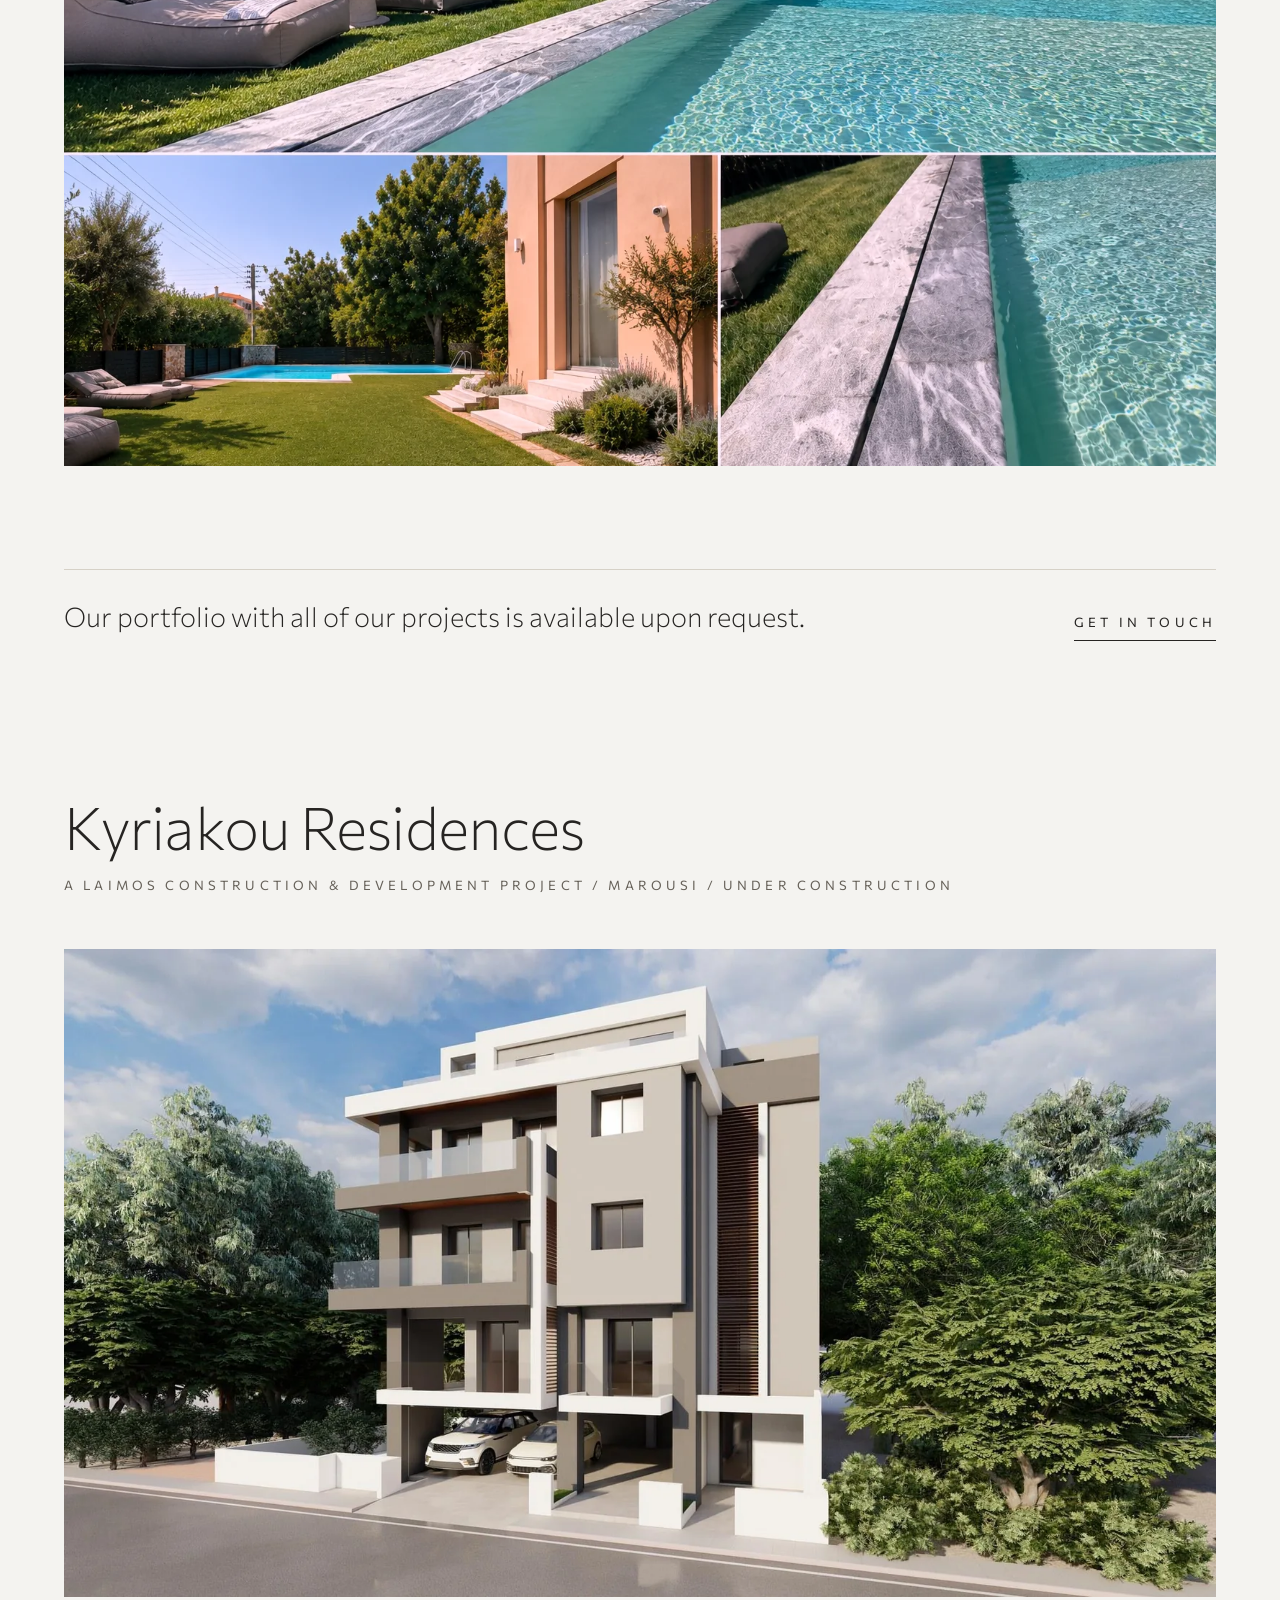
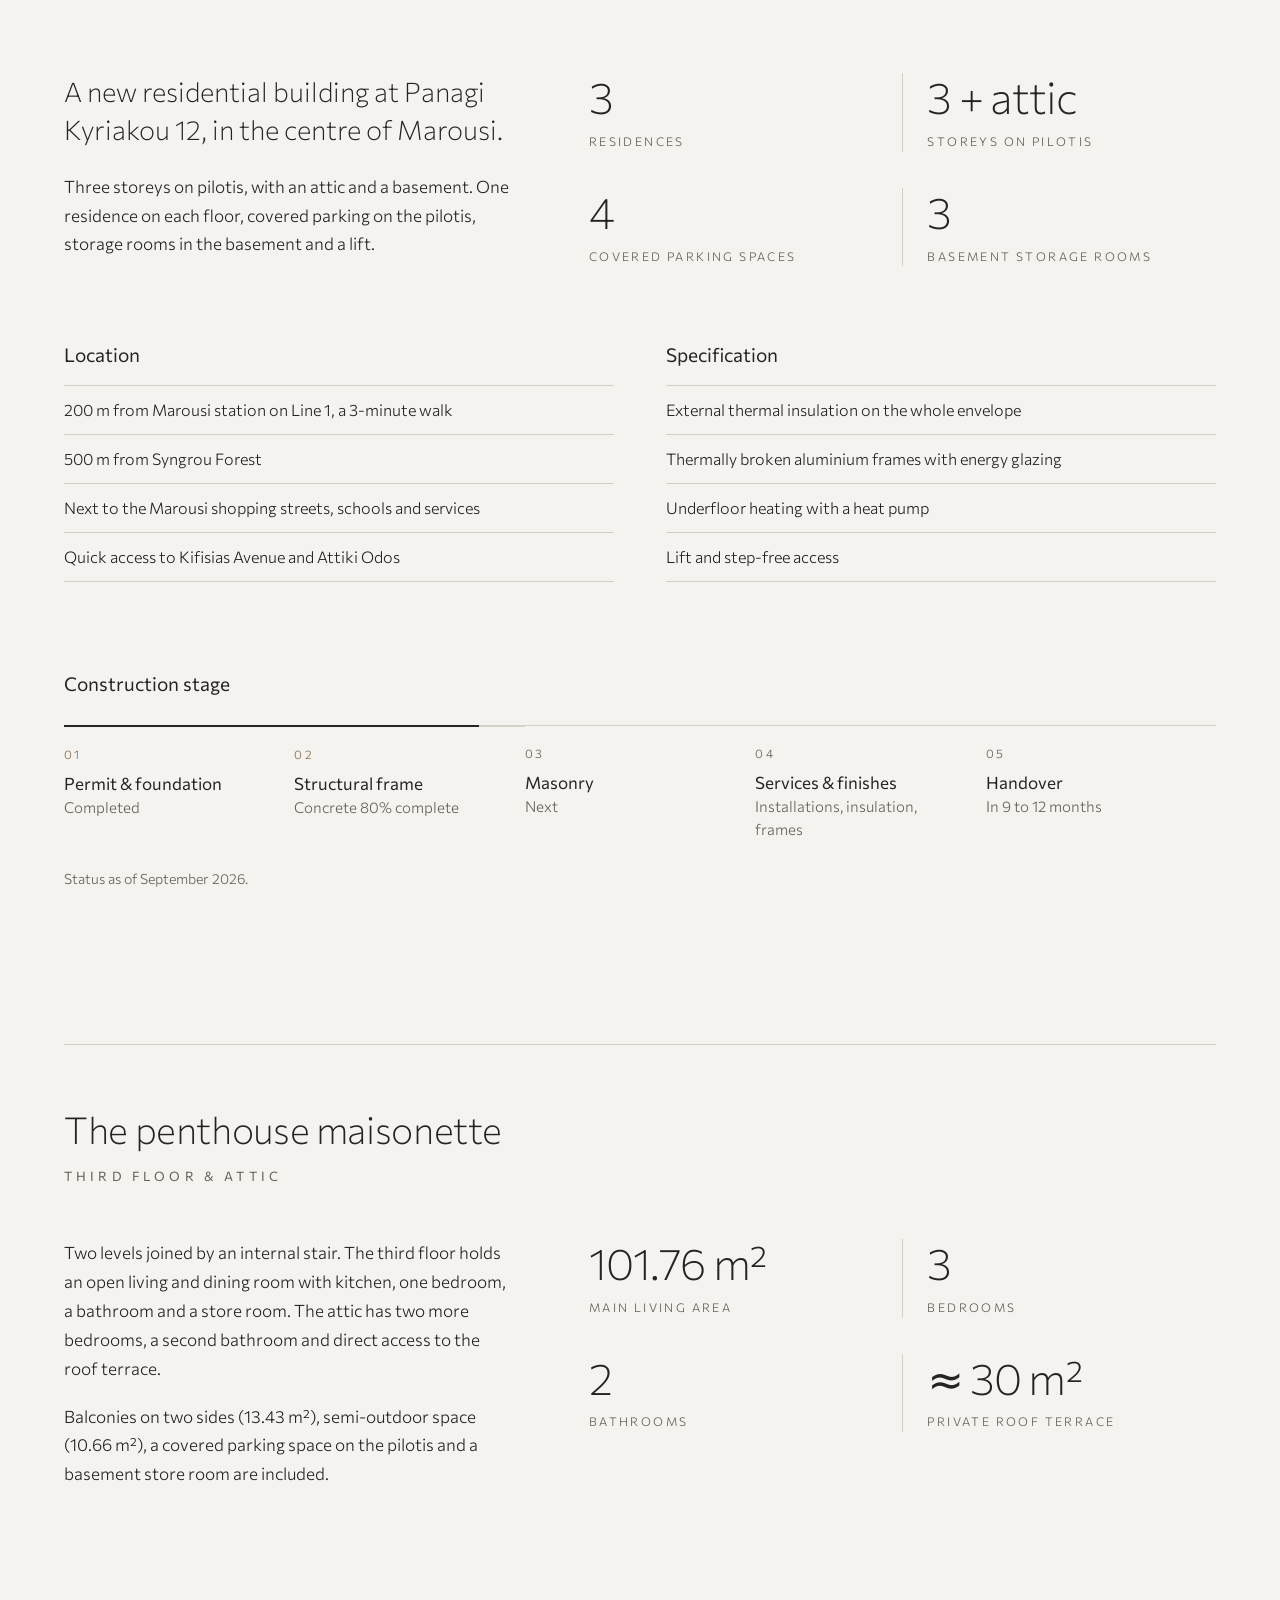
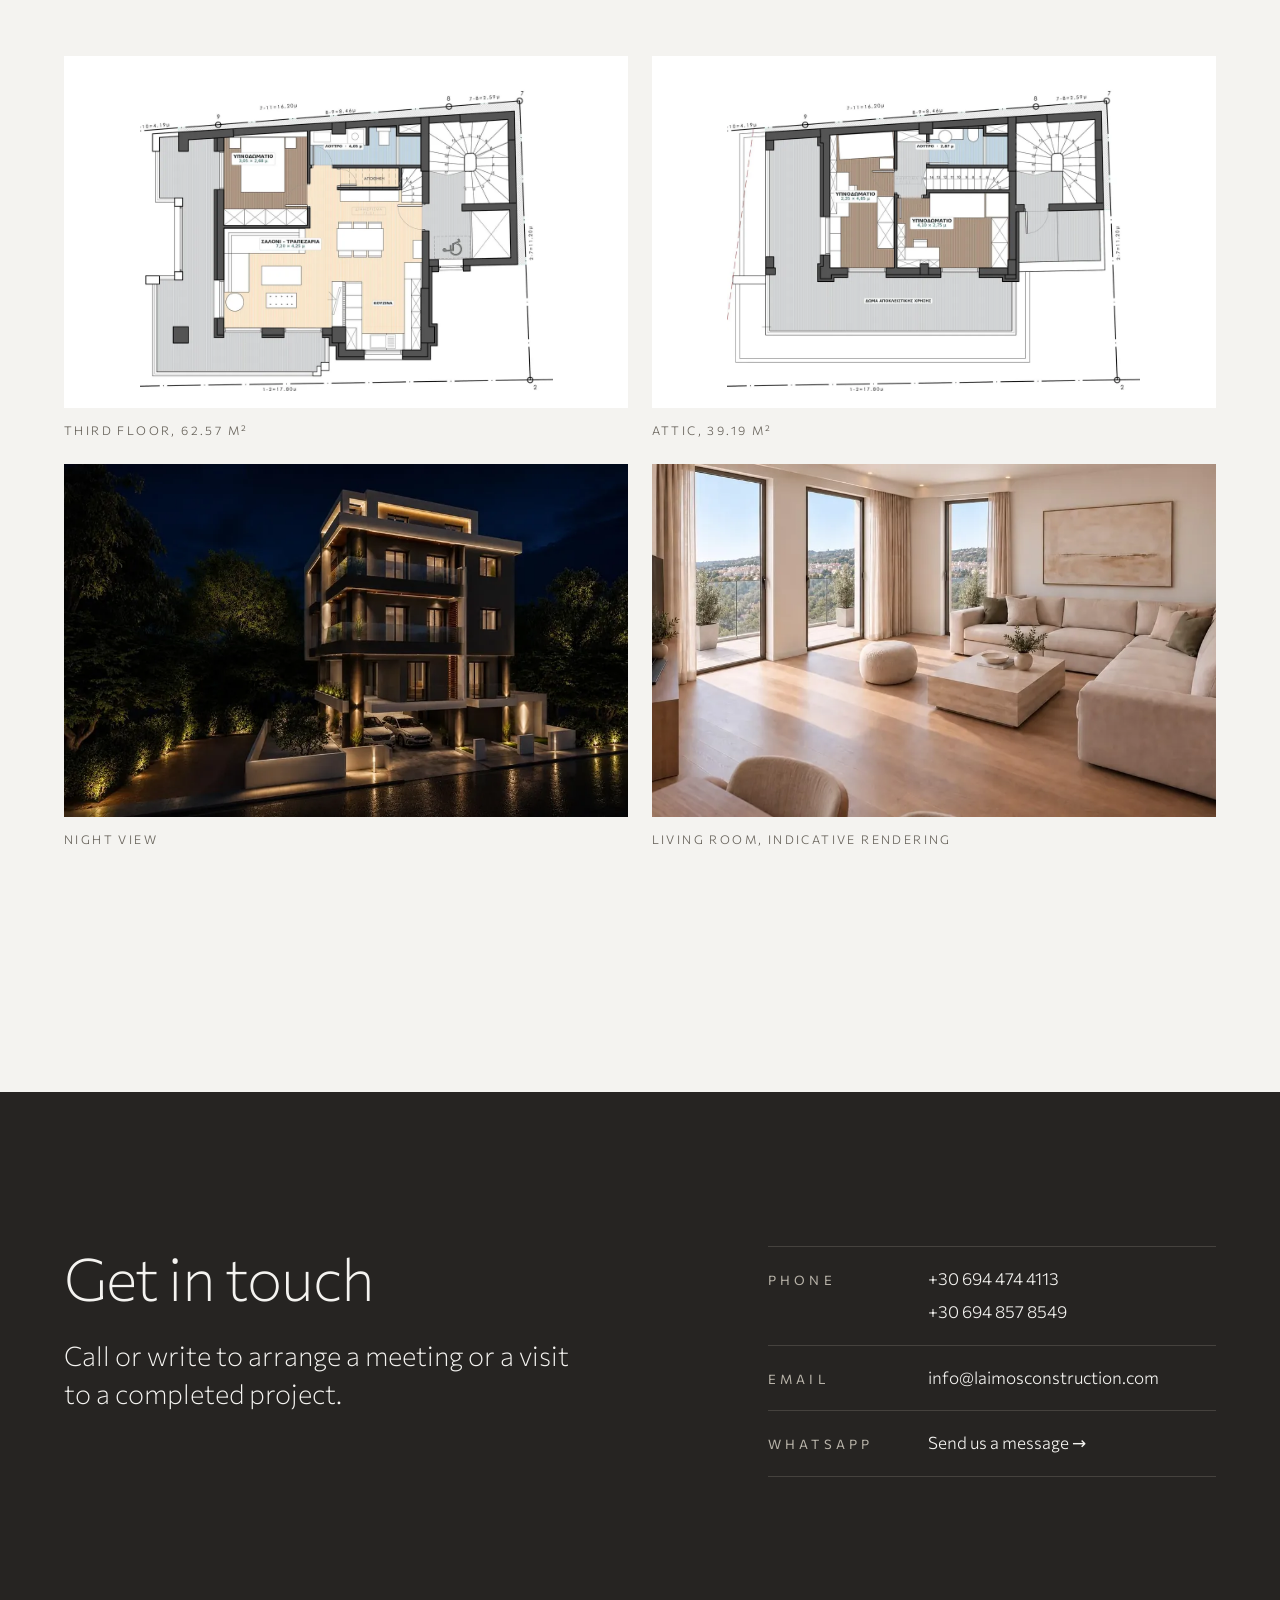
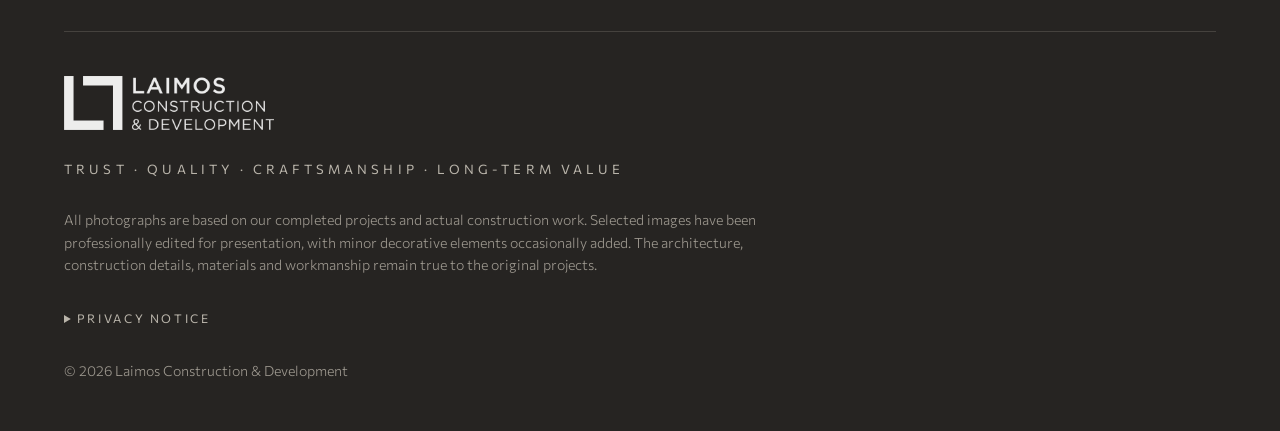
==== commit deb227d3: "Spaces: staircase photo levelled so the rods are vertical Co-Authored-By: Claude Opus 5.5 <noreply@a" ====
--- a/index.html
+++ b/index.html
@@ -206,7 +206,7 @@
       </header>
       <div class="chapter__rows">
         <div class="row">
-          <button class="shot" style="--r: 1.5000" data-full="assets/img/spaces-entrance-new.webp"><img src="assets/img/spaces-entrance-new.webp" width="1536" height="1024" loading="lazy" alt="Lit entrance steps, and an oak staircase with a glass balustrade"></button>
+          <button class="shot" style="--r: 1.5000" data-full="assets/img/spaces-entrance-new2.webp"><img src="assets/img/spaces-entrance-new2.webp" width="1536" height="1024" loading="lazy" alt="Lit entrance steps, and an oak staircase with a glass balustrade"></button>
           <button class="shot" style="--r: 0.7350" data-full="assets/img/spaces-gallery.webp"><img src="assets/img/spaces-gallery-t.webp" width="735" height="1000" loading="lazy" alt="Double-height living room seen from the gallery"></button>
         </div>
         <div class="row">
